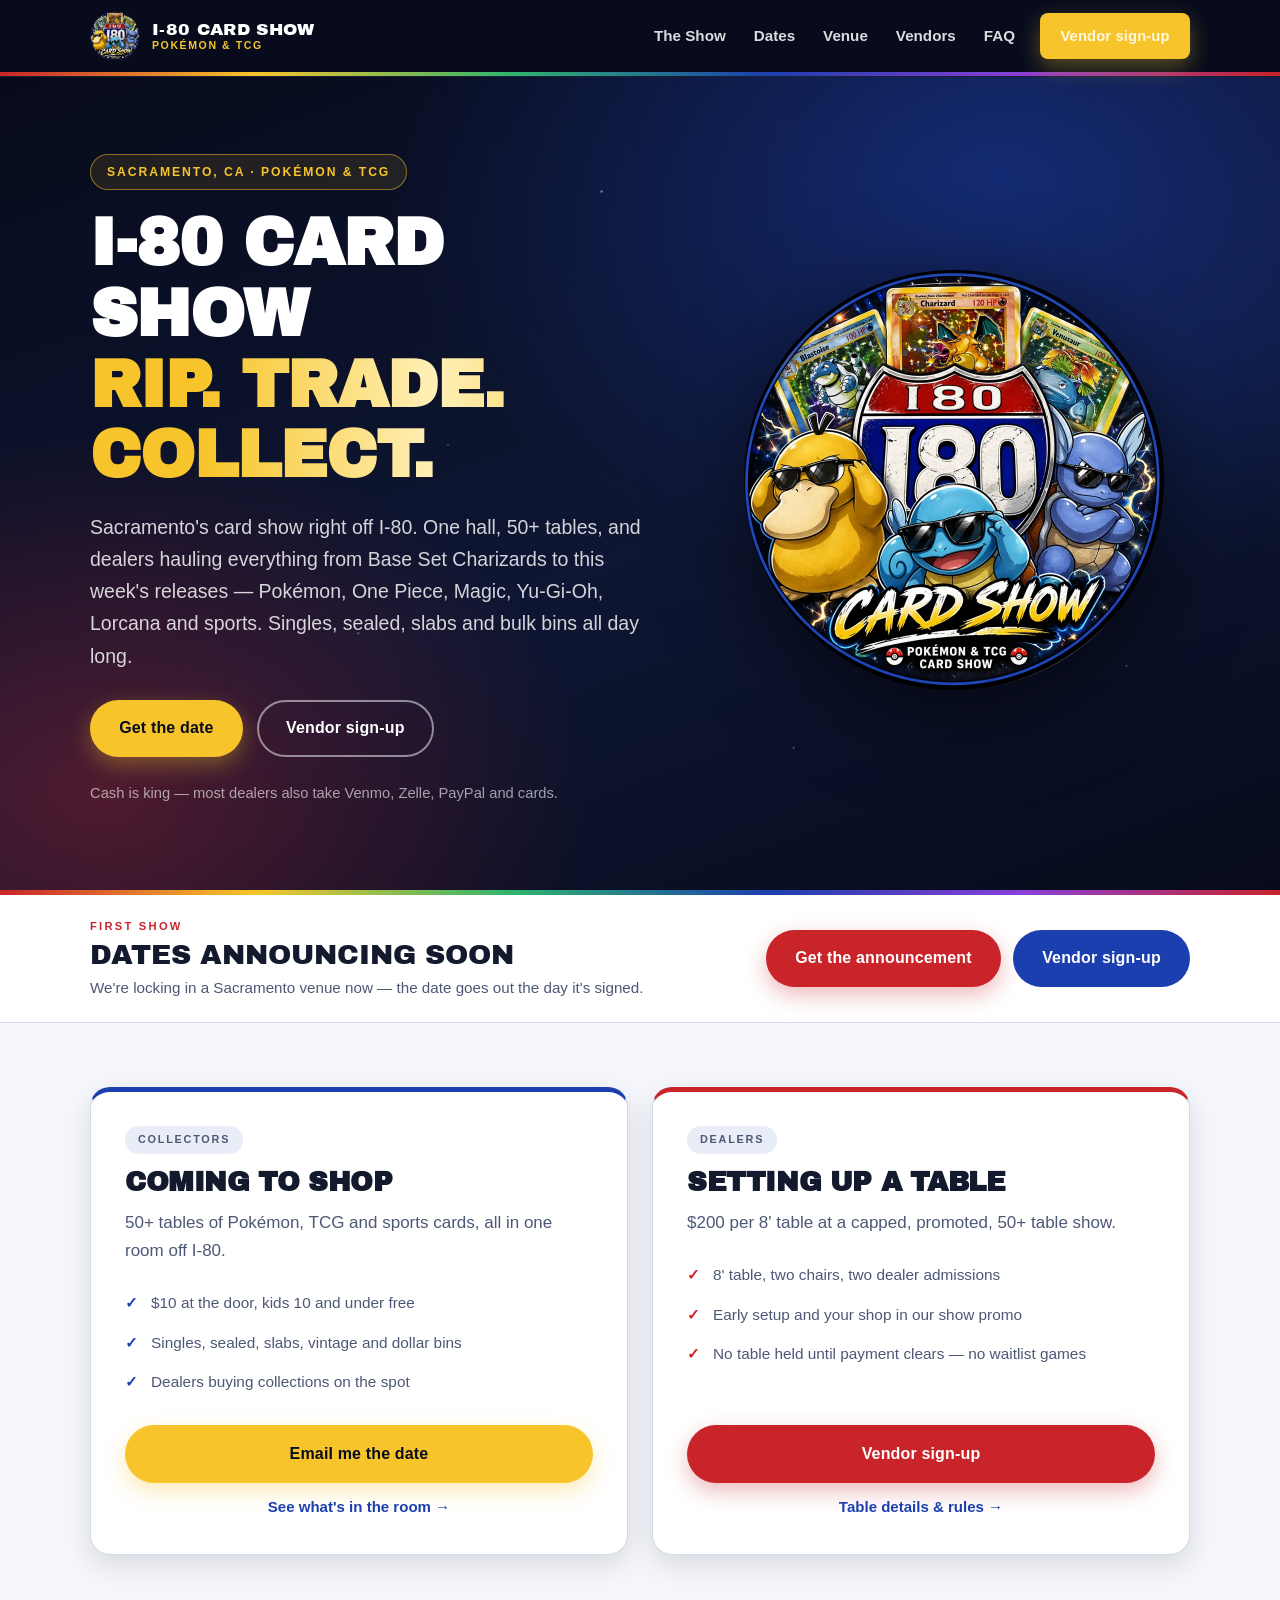
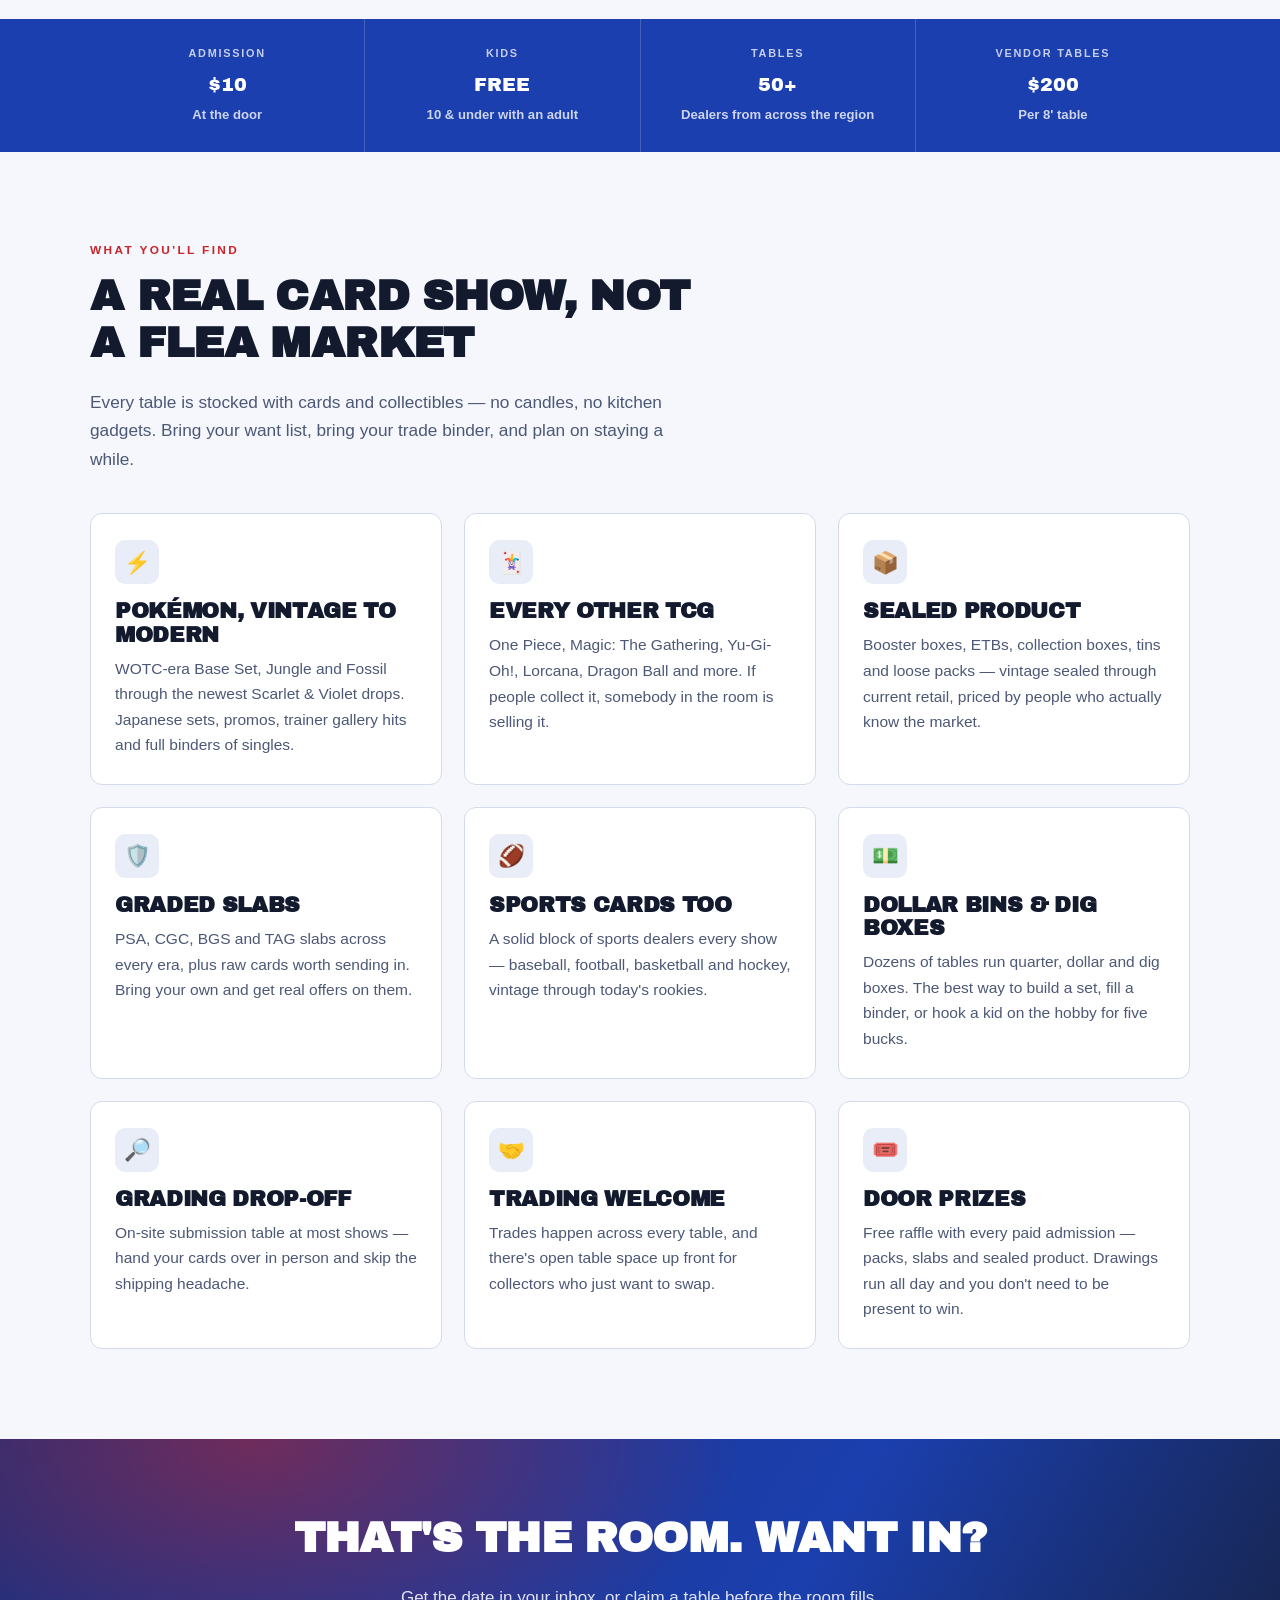
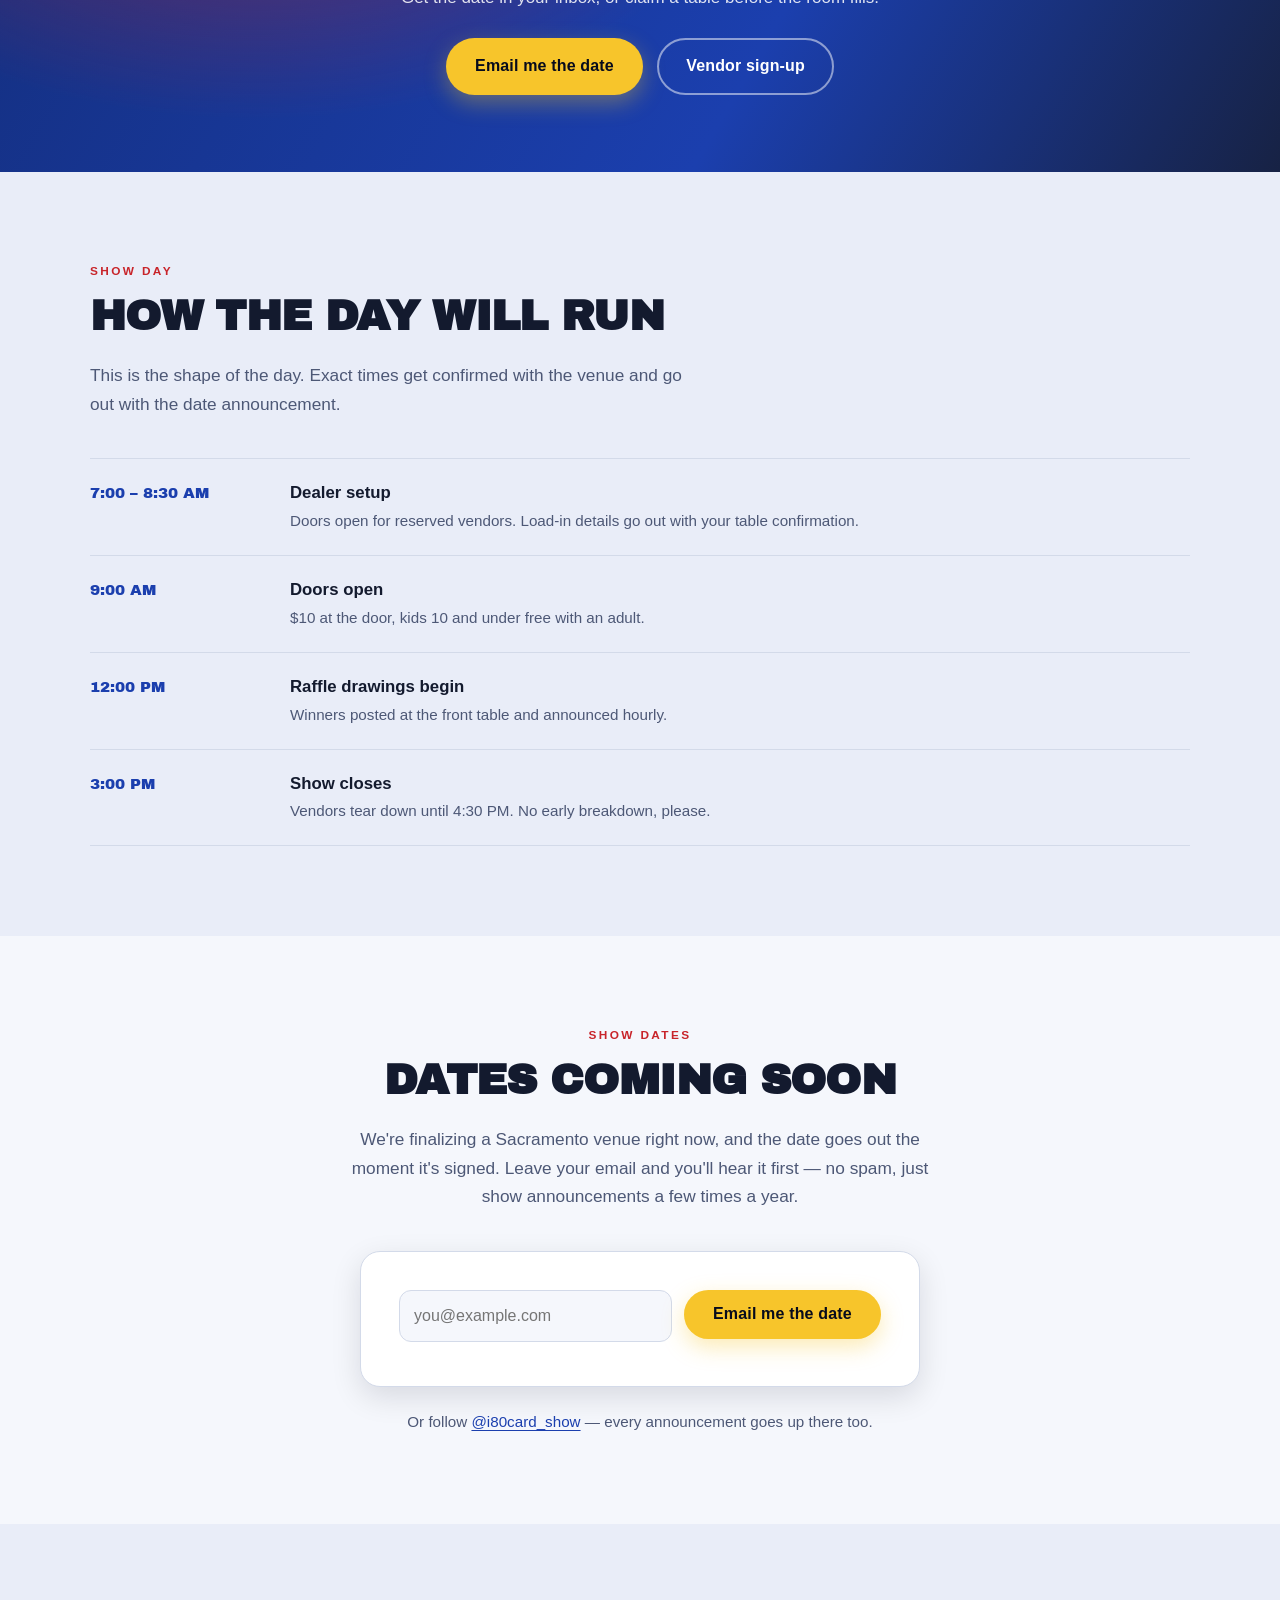
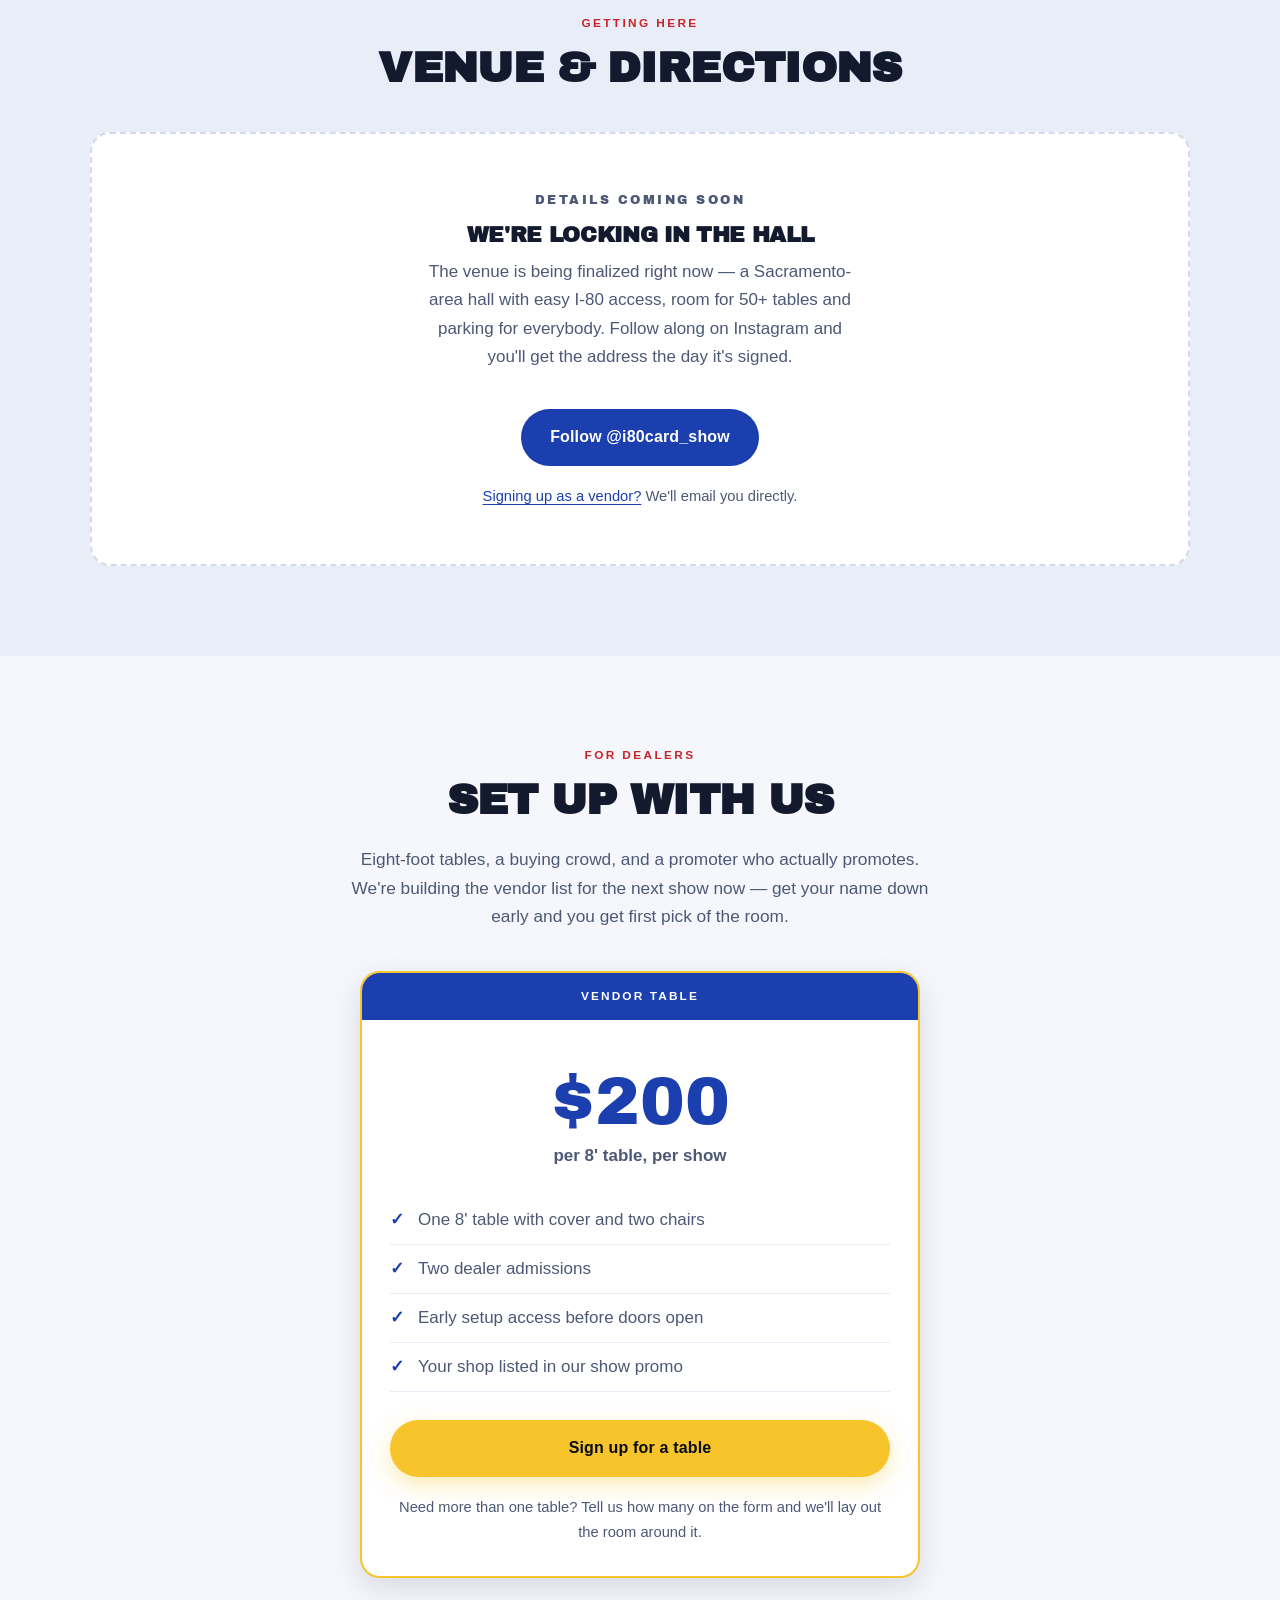
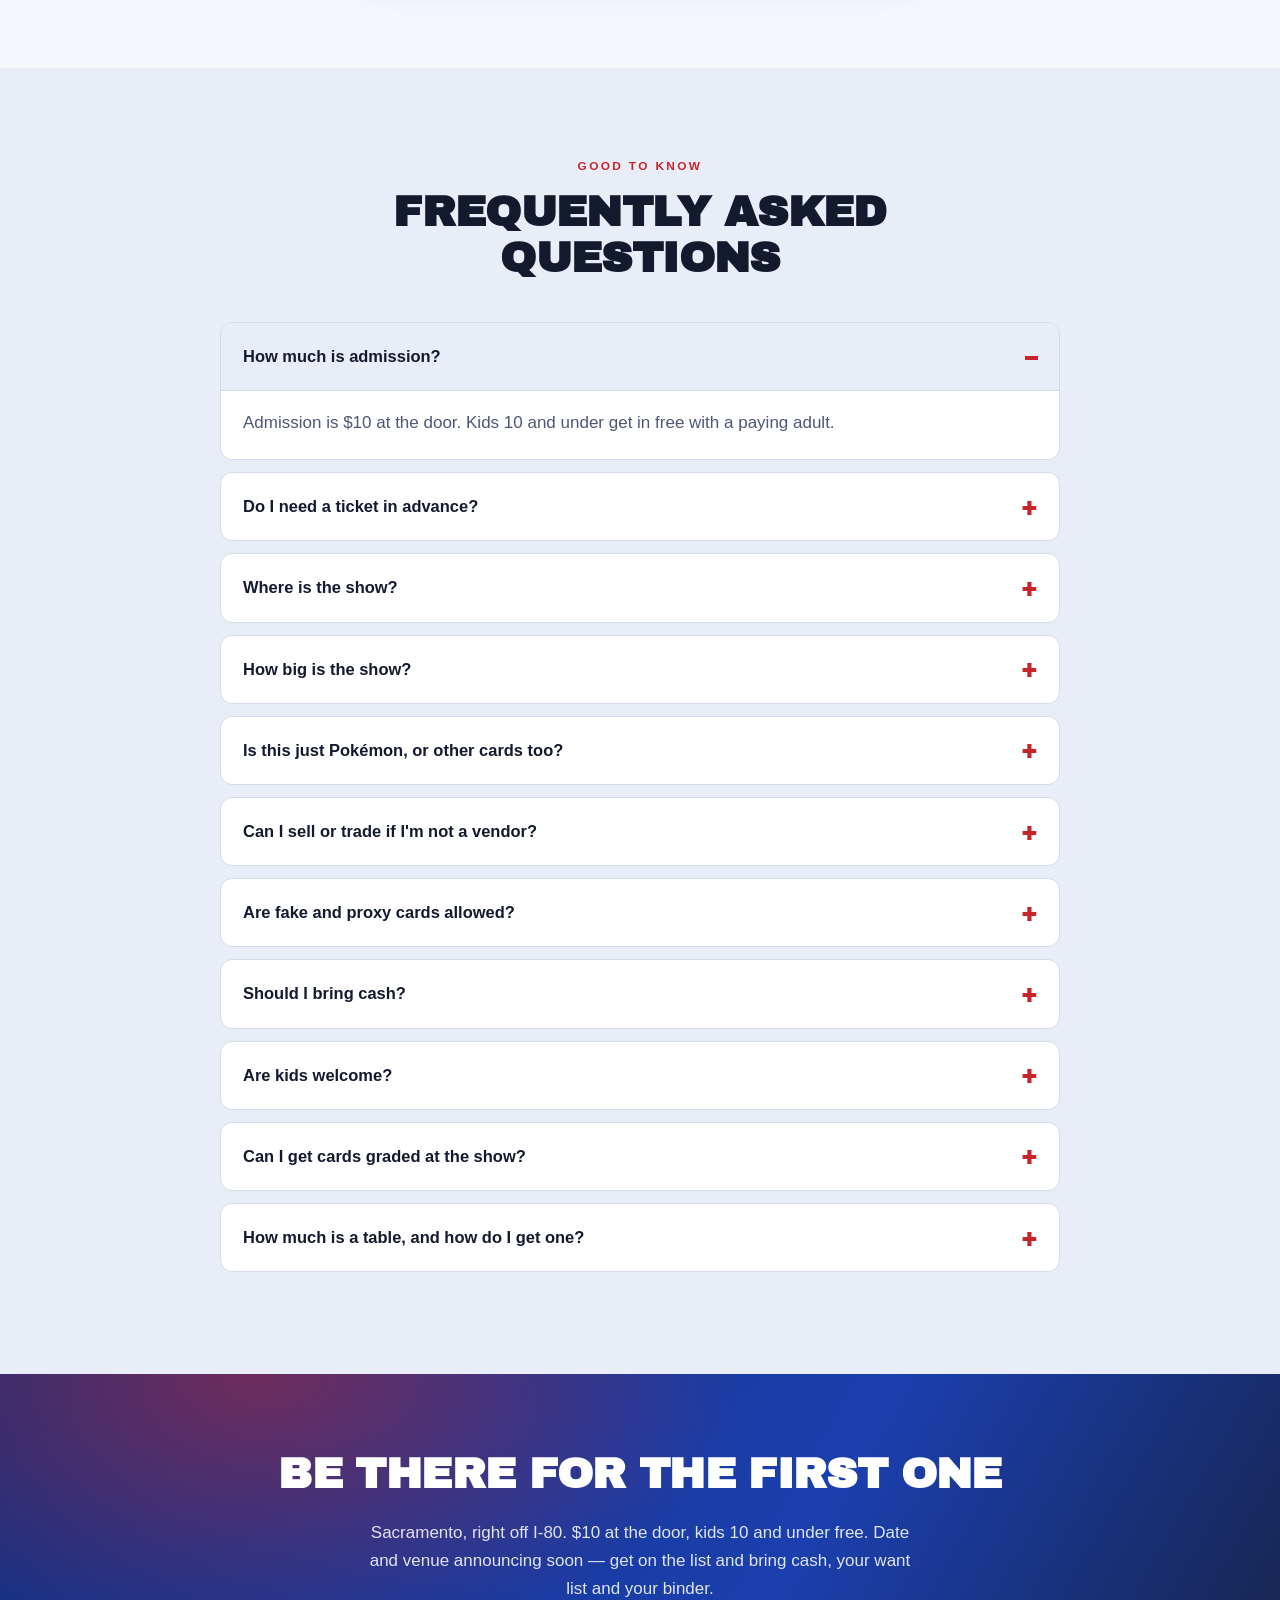
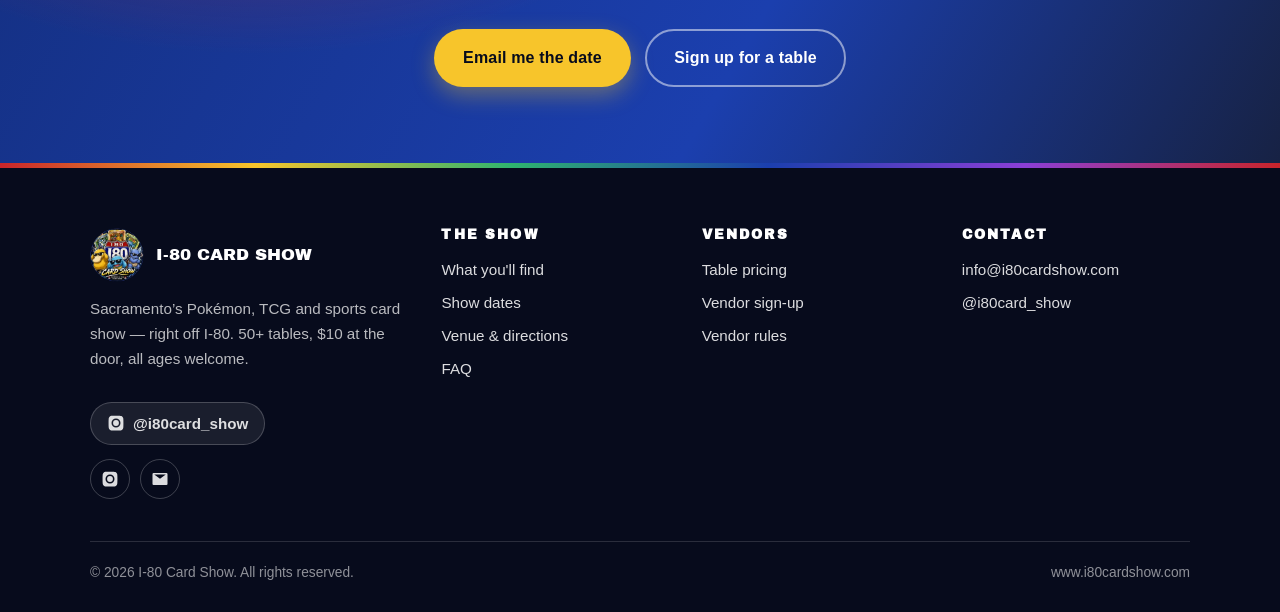
==== index.html @ 3c721140 "Restructure the site as a two-path funnel Every screen now has one obvious next step, and the two au" ====
<!DOCTYPE html>
<html lang="en">
<head>
<meta charset="utf-8">
<meta name="viewport" content="width=device-width, initial-scale=1">
<title>I-80 Card Show | Sacramento Pokémon &amp; TCG Card Show</title>
<meta name="description" content="The I-80 Card Show is a Sacramento-area Pokémon and TCG card show with 50+ tables of singles, sealed product, graded slabs and vintage. $10 admission, kids 10 and under free. Venue and dates announced soon.">
<link rel="canonical" href="https://www.i80cardshow.com/">

<!-- Social sharing -->
<meta property="og:type" content="website">
<meta property="og:site_name" content="I-80 Card Show">
<meta property="og:title" content="I-80 Card Show | Sacramento Pokémon &amp; TCG Card Show">
<meta property="og:description" content="50+ tables of Pokémon, TCG and sports cards in Sacramento, right off I-80. $10 admission, kids 10 and under free. All ages welcome.">
<meta property="og:url" content="https://www.i80cardshow.com/">
<meta property="og:image" content="https://www.i80cardshow.com/assets/img/og-image.jpg">
<meta property="og:image:width" content="1200">
<meta property="og:image:height" content="630">
<meta name="twitter:card" content="summary_large_image">
<meta name="theme-color" content="#070b1c">

<link rel="icon" href="assets/img/favicon-32.png" sizes="32x32">
<link rel="icon" href="assets/img/favicon-512.png" sizes="512x512">
<link rel="apple-touch-icon" href="assets/img/apple-touch-icon.png">

<link rel="preconnect" href="https://fonts.googleapis.com">
<link rel="preconnect" href="https://fonts.gstatic.com" crossorigin>
<link rel="stylesheet" href="https://fonts.googleapis.com/css2?family=Archivo+Black&display=swap">
<link rel="stylesheet" href="assets/css/styles.css">
</head>
<body>
<a class="skip-link" href="#main">Skip to main content</a>

<header class="site-header">
  <div class="wrap site-header__inner">
    <a class="brand" href="/">
      <picture>
        <source srcset="assets/img/logo-small.webp" type="image/webp">
        <img class="brand__mark" src="assets/img/logo-small.png" alt="I-80 Card Show" width="50" height="50">
      </picture>
      <span>
        <span class="brand__name">I-80 Card Show</span>
        <span class="brand__sub">Pokémon &amp; TCG</span>
      </span>
    </a>

    <button class="nav-toggle" type="button" aria-expanded="false" aria-controls="primary-nav">Menu</button>

    <nav class="nav" id="primary-nav" aria-label="Primary">
      <a href="#show">The Show</a>
      <a href="#dates">Dates</a>
      <a href="#venue">Venue</a>
      <a href="vendors.html">Vendors</a>
      <a href="#faq">FAQ</a>
      <a class="btn btn--primary" href="vendors.html#reserve">Vendor sign-up</a>
    </nav>
  </div>
</header>

<main id="main">

  <!-- ====================== HERO ====================== -->
  <section class="hero">
    <div class="wrap hero__inner">
      <div>
        <span class="eyebrow">Sacramento, CA · Pokémon &amp; TCG</span>
        <h1>
          I-80 Card Show
          <span class="hero__line2">Rip. Trade. Collect.</span>
        </h1>
        <p class="hero__lede">
          Sacramento's card show right off I-80. One hall, 50+ tables, and dealers
          hauling everything from Base Set Charizards to this week's releases — Pokémon,
          One Piece, Magic, Yu-Gi-Oh, Lorcana and sports. Singles, sealed, slabs and
          bulk bins all day long.
        </p>
        <div class="hero__actions">
          <a class="btn btn--primary" href="#dates">Get the date</a>
          <a class="btn btn--ghost" href="vendors.html">Vendor sign-up</a>
        </div>
        <p class="hero__note">Cash is king — most dealers also take Venmo, Zelle, PayPal and cards.</p>
      </div>

      <div class="hero__badge">
        <picture>
          <source srcset="assets/img/logo.webp" type="image/webp">
          <img class="hero__logo" src="assets/img/logo.png" alt="I-80 Card Show — Pokémon and TCG card show" width="420" height="420" fetchpriority="high">
        </picture>
      </div>
    </div>
  </section>

  <!-- ====================== ANNOUNCEMENT STRIP ====================== -->
  <!-- TODO(content): when the first date is locked in, swap this back to a live
       countdown. The markup and CSS are in the README under "Adding the dates
       back" — it needs a <time datetime="..."> and the .countdown block. -->
  <section class="showstrip" aria-label="Next show">
    <div class="wrap showstrip__inner">
      <div class="showstrip__when">
        <span class="showstrip__label">First show</span>
        <p class="showstrip__date">Dates announcing soon</p>
        <p class="showstrip__meta">We're locking in a Sacramento venue now — the date goes out the day it's signed.</p>
      </div>

      <div class="showstrip__actions">
        <a class="btn btn--red" href="#dates">Get the announcement</a>
        <a class="btn btn--dark" href="vendors.html">Vendor sign-up</a>
      </div>
    </div>
  </section>

  <!-- ====================== THE FORK ====================== -->
  <!-- Two audiences, two paths. Everything above this point is the pitch;
       everything below is detail for whichever path they picked. -->
  <section class="fork" aria-labelledby="fork-heading">
    <div class="wrap">
      <h2 class="visually-hidden" id="fork-heading">Choose your path</h2>
      <div class="fork__grid">

        <article class="fork__card">
          <span class="fork__tag">Collectors</span>
          <h3>Coming to shop</h3>
          <p>50+ tables of Pokémon, TCG and sports cards, all in one room off I-80.</p>
          <ul class="fork__points">
            <li>$10 at the door, kids 10 and under free</li>
            <li>Singles, sealed, slabs, vintage and dollar bins</li>
            <li>Dealers buying collections on the spot</li>
          </ul>
          <div class="fork__actions">
            <a class="btn btn--primary" href="#dates">Email me the date</a>
            <a class="link-arrow" href="#show">See what's in the room &rarr;</a>
          </div>
        </article>

        <article class="fork__card fork__card--vendor">
          <span class="fork__tag">Dealers</span>
          <h3>Setting up a table</h3>
          <p>$200 per 8' table at a capped, promoted, 50+ table show.</p>
          <ul class="fork__points">
            <li>8' table, two chairs, two dealer admissions</li>
            <li>Early setup and your shop in our show promo</li>
            <li>No table held until payment clears — no waitlist games</li>
          </ul>
          <div class="fork__actions">
            <a class="btn btn--red" href="vendors.html#reserve">Vendor sign-up</a>
            <a class="link-arrow" href="vendors.html">Table details &amp; rules &rarr;</a>
          </div>
        </article>

      </div>
    </div>
  </section>

  <!-- ====================== FACT BAR ====================== -->
  <section class="factbar" aria-label="Show at a glance">
    <div class="wrap">
      <div class="factbar__grid">
        <div class="fact">
          <span class="fact__label">Admission</span>
          <p class="fact__value">$10<small>At the door</small></p>
        </div>
        <div class="fact">
          <span class="fact__label">Kids</span>
          <p class="fact__value">Free<small>10 &amp; under with an adult</small></p>
        </div>
        <div class="fact">
          <span class="fact__label">Tables</span>
          <p class="fact__value">50+<small>Dealers from across the region</small></p>
        </div>
        <div class="fact">
          <span class="fact__label">Vendor tables</span>
          <p class="fact__value">$200<small>Per 8' table</small></p>
        </div>
      </div>
    </div>
  </section>

  <!-- ====================== THE SHOW ====================== -->
  <section class="section" id="show">
    <div class="wrap">
      <div class="section__head">
        <span class="kicker">What you'll find</span>
        <h2>A real card show, not a flea market</h2>
        <p class="section__lede">
          Every table is stocked with cards and collectibles — no candles, no kitchen
          gadgets. Bring your want list, bring your trade binder, and plan on staying a while.
        </p>
      </div>

      <div class="grid grid--3">
        <article class="card">
          <div class="card__icon" aria-hidden="true">⚡</div>
          <h3>Pokémon, vintage to modern</h3>
          <p>WOTC-era Base Set, Jungle and Fossil through the newest Scarlet &amp; Violet drops. Japanese sets, promos, trainer gallery hits and full binders of singles.</p>
        </article>
        <article class="card">
          <div class="card__icon" aria-hidden="true">🃏</div>
          <h3>Every other TCG</h3>
          <p>One Piece, Magic: The Gathering, Yu-Gi-Oh!, Lorcana, Dragon Ball and more. If people collect it, somebody in the room is selling it.</p>
        </article>
        <article class="card">
          <div class="card__icon" aria-hidden="true">📦</div>
          <h3>Sealed product</h3>
          <p>Booster boxes, ETBs, collection boxes, tins and loose packs — vintage sealed through current retail, priced by people who actually know the market.</p>
        </article>
        <article class="card">
          <div class="card__icon" aria-hidden="true">🛡️</div>
          <h3>Graded slabs</h3>
          <p>PSA, CGC, BGS and TAG slabs across every era, plus raw cards worth sending in. Bring your own and get real offers on them.</p>
        </article>
        <article class="card">
          <div class="card__icon" aria-hidden="true">🏈</div>
          <h3>Sports cards too</h3>
          <p>A solid block of sports dealers every show — baseball, football, basketball and hockey, vintage through today's rookies.</p>
        </article>
        <article class="card">
          <div class="card__icon" aria-hidden="true">💵</div>
          <h3>Dollar bins &amp; dig boxes</h3>
          <p>Dozens of tables run quarter, dollar and dig boxes. The best way to build a set, fill a binder, or hook a kid on the hobby for five bucks.</p>
        </article>
        <article class="card">
          <div class="card__icon" aria-hidden="true">🔎</div>
          <h3>Grading drop-off</h3>
          <p>On-site submission table at most shows — hand your cards over in person and skip the shipping headache.</p>
        </article>
        <article class="card">
          <div class="card__icon" aria-hidden="true">🤝</div>
          <h3>Trading welcome</h3>
          <p>Trades happen across every table, and there's open table space up front for collectors who just want to swap.</p>
        </article>
        <article class="card">
          <div class="card__icon" aria-hidden="true">🎟️</div>
          <h3>Door prizes</h3>
          <p>Free raffle with every paid admission — packs, slabs and sealed product. Drawings run all day and you don't need to be present to win.</p>
        </article>
      </div>
    </div>
  </section>

  <!-- Mid-page catch: they've read the pitch, give them the step. -->
  <section class="cta-band">
    <div class="wrap">
      <h2>That's the room. Want in?</h2>
      <p>Get the date in your inbox, or claim a table before the room fills.</p>
      <div class="cta-band__actions">
        <a class="btn btn--primary" href="#dates">Email me the date</a>
        <a class="btn btn--ghost" href="vendors.html#reserve">Vendor sign-up</a>
      </div>
    </div>
  </section>

  <!-- ====================== SHOW DAY SCHEDULE ====================== -->
  <section class="section section--tint">
    <div class="wrap">
      <div class="section__head">
        <span class="kicker">Show day</span>
        <h2>How the day will run</h2>
        <p class="section__lede">
          This is the shape of the day. Exact times get confirmed with the venue and go out
          with the date announcement.
        </p>
      </div>

      <ol class="schedule">
        <li>
          <div class="schedule__time">7:00 – 8:30 AM</div>
          <div class="schedule__what"><strong>Dealer setup</strong><span>Doors open for reserved vendors. Load-in details go out with your table confirmation.</span></div>
        </li>
        <li>
          <div class="schedule__time">9:00 AM</div>
          <div class="schedule__what"><strong>Doors open</strong><span>$10 at the door, kids 10 and under free with an adult.</span></div>
        </li>
        <li>
          <div class="schedule__time">12:00 PM</div>
          <div class="schedule__what"><strong>Raffle drawings begin</strong><span>Winners posted at the front table and announced hourly.</span></div>
        </li>
        <li>
          <div class="schedule__time">3:00 PM</div>
          <div class="schedule__what"><strong>Show closes</strong><span>Vendors tear down until 4:30 PM. No early breakdown, please.</span></div>
        </li>
      </ol>
    </div>
  </section>

  <!-- ====================== DATES ====================== -->
  <section class="section" id="dates">
    <div class="wrap">
      <div class="section__head section__head--center">
        <span class="kicker">Show dates</span>
        <h2>Dates coming soon</h2>
        <p class="section__lede">
          We're finalizing a Sacramento venue right now, and the date goes out the moment
          it's signed. Leave your email and you'll hear it first — no spam, just show
          announcements a few times a year.
        </p>
      </div>

      <!-- ==================================================================
           TODO(setup): create a second free form at formspree.io for these
           announcement sign-ups and paste its endpoint into the action below.
           Until then the form tells visitors to email or follow instead.
           ================================================================== -->
      <form class="form form--inline"
            id="notify-form"
            method="POST"
            action=""
            data-validate
            data-fallback="Email sign-ups aren&#8217;t switched on yet &#8212; email info@i80cardshow.com or follow @i80card_show and you&#8217;ll get the date either way."
            data-success="You&#8217;re on the list. We&#8217;ll email you the date as soon as the venue is signed."
            novalidate>

        <input type="hidden" name="_subject" value="New I-80 Card Show date-announcement sign-up">
        <!-- Tells you which part of the funnel the sign-up came from. -->
        <input type="hidden" name="source" value="homepage-dates">
        <div class="hp" aria-hidden="true">
          <label for="notify-gotcha">Do not fill this in</label>
          <input type="text" id="notify-gotcha" name="_gotcha" tabindex="-1" autocomplete="off">
        </div>

        <div class="notify">
          <div class="field">
            <label class="visually-hidden" for="notify-email">Your email address</label>
            <input type="email" id="notify-email" name="email" placeholder="you@example.com" autocomplete="email" required>
            <p class="field__error" data-error-for="email"></p>
          </div>
          <button class="btn btn--primary" type="submit">Email me the date</button>
        </div>

        <p class="form-status" role="status" aria-live="polite"></p>
      </form>

      <p class="dates__alt">
        Or follow <a href="https://www.instagram.com/i80card_show/" target="_blank" rel="noopener">@i80card_show</a> —
        every announcement goes up there too.
      </p>
    </div>
  </section>

  <!-- ====================== VENUE ====================== -->
  <section class="section section--tint" id="venue">
    <div class="wrap">
      <div class="section__head section__head--center">
        <span class="kicker">Getting here</span>
        <h2>Venue &amp; directions</h2>
      </div>

      <!-- TODO(content): once the venue is booked, replace this panel with the
           name, street address, a Google Maps embed and parking details. -->
      <div class="soon">
        <p class="soon__mark">Details coming soon</p>
        <h3>We're locking in the hall</h3>
        <p>
          The venue is being finalized right now — a Sacramento-area hall with easy
          I-80 access, room for 50+ tables and parking for everybody. Follow along on
          Instagram and you'll get the address the day it's signed.
        </p>
        <a class="btn btn--dark" href="https://www.instagram.com/i80card_show/" target="_blank" rel="noopener">Follow @i80card_show</a>
        <p class="rate__note"><a href="vendors.html">Signing up as a vendor?</a> We'll email you directly.</p>
      </div>
    </div>
  </section>

  <!-- ====================== VENDORS TEASER ====================== -->
  <section class="section" id="vendors">
    <div class="wrap">
      <div class="section__head section__head--center">
        <span class="kicker">For dealers</span>
        <h2>Set up with us</h2>
        <p class="section__lede">
          Eight-foot tables, a buying crowd, and a promoter who actually promotes.
          We're building the vendor list for the next show now — get your name down early
          and you get first pick of the room.
        </p>
      </div>

      <!-- TODO(content): update the table rate and what's included to match your show. -->
      <div class="rate">
        <p class="rate__top">Vendor table</p>
        <div class="rate__body">
          <p class="rate__amount">$200</p>
          <p class="rate__per">per 8' table, per show</p>
          <ul class="rate__features">
            <li>One 8' table with cover and two chairs</li>
            <li>Two dealer admissions</li>
            <li>Early setup access before doors open</li>
            <li>Your shop listed in our show promo</li>
          </ul>
          <a class="btn btn--primary btn--wide" href="vendors.html#reserve">Sign up for a table</a>
          <p class="rate__note">Need more than one table? Tell us how many on the form and we'll lay out the room around it.</p>
        </div>
      </div>
    </div>
  </section>

  <!-- ====================== FAQ ====================== -->
  <section class="section section--tint" id="faq">
    <div class="wrap">
      <div class="section__head section__head--center">
        <span class="kicker">Good to know</span>
        <h2>Frequently asked questions</h2>
      </div>

      <div class="faq">
        <details open>
          <summary>How much is admission?</summary>
          <div class="faq__answer">Admission is $10 at the door. Kids 10 and under get in free with a paying adult.</div>
        </details>
        <details>
          <summary>Do I need a ticket in advance?</summary>
          <div class="faq__answer">No. Admission is cash or card at the door — there's no advance ticket to buy and no line to worry about.</div>
        </details>
        <details>
          <summary>Where is the show?</summary>
          <div class="faq__answer">The show is in the Sacramento area, right off I-80. The exact hall is being finalized now. We'll post the address here and on <a href="https://www.instagram.com/i80card_show/" target="_blank" rel="noopener">@i80card_show</a> as soon as it's locked in, and everyone on the vendor list gets an email the same day.</div>
        </details>
        <details>
          <summary>How big is the show?</summary>
          <div class="faq__answer">50+ tables of dealers. Big enough that you'll find what you're hunting, small enough that you can actually work the whole room in an afternoon.</div>
        </details>
        <details>
          <summary>Is this just Pokémon, or other cards too?</summary>
          <div class="faq__answer">Pokémon is the biggest section of the room, but you'll also find One Piece, Magic, Yu-Gi-Oh!, Lorcana and a block of sports card dealers. Vendors tell us what they sell when they sign up, and we spread the room out so it's easy to shop.</div>
        </details>
        <details>
          <summary>Can I sell or trade if I'm not a vendor?</summary>
          <div class="faq__answer">Absolutely. Plenty of dealers buy collections on site, and trading across the table is half the fun. If you want to sell in volume, though, grab a table — it usually pays for itself.</div>
        </details>
        <details>
          <summary>Are fake and proxy cards allowed?</summary>
          <div class="faq__answer">No. Counterfeit, proxy and altered cards are not allowed at any table, period. If you're ever unsure about something you bought at the show, bring it to the front table and we'll help you sort it out.</div>
        </details>
        <details>
          <summary>Should I bring cash?</summary>
          <div class="faq__answer">Bring cash — it moves fastest and gets you the best price. Most dealers also take Venmo, Zelle, PayPal or cards.</div>
        </details>
        <details>
          <summary>Are kids welcome?</summary>
          <div class="faq__answer">Very. Kids 10 and under get in free, plenty of tables run dollar bins, and several dealers hand out free cards to young collectors.</div>
        </details>
        <details>
          <summary>Can I get cards graded at the show?</summary>
          <div class="faq__answer">Most shows have an on-site grading submission table. We announce which grading company is attending on our social pages before each show.</div>
        </details>
        <details>
          <summary>How much is a table, and how do I get one?</summary>
          <div class="faq__answer">Tables are $200 each. Fill out the <a href="vendors.html#reserve">vendor sign-up form</a> and we'll confirm your spot and send payment details within two business days. Tables are not held until payment is received.</div>
        </details>
      </div>
    </div>
  </section>

  <!-- ====================== CTA ====================== -->
  <section class="cta-band">
    <div class="wrap">
      <h2>Be there for the first one</h2>
      <p>Sacramento, right off I-80. $10 at the door, kids 10 and under free. Date and venue announcing soon — get on the list and bring cash, your want list and your binder.</p>
      <div class="cta-band__actions">
        <a class="btn btn--primary" href="#dates">Email me the date</a>
        <a class="btn btn--ghost" href="vendors.html#reserve">Sign up for a table</a>
      </div>
    </div>
  </section>

</main>

<footer class="site-footer" id="contact">
  <div class="wrap">
    <div class="footer__grid">
      <div>
        <span class="footer__brand">
          <picture>
            <source srcset="assets/img/logo-small.webp" type="image/webp">
            <img src="assets/img/logo-small.png" alt="" width="54" height="54" loading="lazy">
          </picture>
          <span>I-80 Card Show</span>
        </span>
        <p>Sacramento’s Pokémon, TCG and sports card show — right off I-80. 50+ tables, $10 at the door, all ages welcome.</p>
        <a class="handle" href="https://www.instagram.com/i80card_show/" target="_blank" rel="noopener"><svg viewBox="0 0 24 24" aria-hidden="true"><path d="M12 2.2c3.2 0 3.6 0 4.9.1 1.2.1 1.8.3 2.2.4.6.2 1 .5 1.4.9.4.4.7.8.9 1.4.2.4.4 1 .4 2.2.1 1.3.1 1.7.1 4.9s0 3.6-.1 4.9c0 1.2-.2 1.8-.4 2.2-.2.6-.5 1-.9 1.4-.4.4-.8.7-1.4.9-.4.2-1 .4-2.2.4-1.3.1-1.7.1-4.9.1s-3.6 0-4.9-.1c-1.2 0-1.8-.2-2.2-.4-.6-.2-1-.5-1.4-.9-.4-.4-.7-.8-.9-1.4-.2-.4-.4-1-.4-2.2-.1-1.3-.1-1.7-.1-4.9s0-3.6.1-4.9c0-1.2.2-1.8.4-2.2.2-.6.5-1 .9-1.4.4-.4.8-.7 1.4-.9.4-.2 1-.4 2.2-.4 1.3-.1 1.7-.1 4.9-.1Zm0 3.8a6 6 0 1 0 0 12 6 6 0 0 0 0-12Zm0 9.9a3.9 3.9 0 1 1 0-7.8 3.9 3.9 0 0 1 0 7.8Zm7.6-10.1a1.4 1.4 0 1 1-2.8 0 1.4 1.4 0 0 1 2.8 0Z"/></svg>@i80card_show</a>
        <div class="social">
          <a href="https://www.instagram.com/i80card_show/" target="_blank" rel="noopener" aria-label="I-80 Card Show on Instagram, @i80card_show">
            <svg viewBox="0 0 24 24" aria-hidden="true"><path d="M12 2.2c3.2 0 3.6 0 4.9.1 1.2.1 1.8.3 2.2.4.6.2 1 .5 1.4.9.4.4.7.8.9 1.4.2.4.4 1 .4 2.2.1 1.3.1 1.7.1 4.9s0 3.6-.1 4.9c0 1.2-.2 1.8-.4 2.2-.2.6-.5 1-.9 1.4-.4.4-.8.7-1.4.9-.4.2-1 .4-2.2.4-1.3.1-1.7.1-4.9.1s-3.6 0-4.9-.1c-1.2 0-1.8-.2-2.2-.4-.6-.2-1-.5-1.4-.9-.4-.4-.7-.8-.9-1.4-.2-.4-.4-1-.4-2.2-.1-1.3-.1-1.7-.1-4.9s0-3.6.1-4.9c0-1.2.2-1.8.4-2.2.2-.6.5-1 .9-1.4.4-.4.8-.7 1.4-.9.4-.2 1-.4 2.2-.4 1.3-.1 1.7-.1 4.9-.1Zm0 3.8a6 6 0 1 0 0 12 6 6 0 0 0 0-12Zm0 9.9a3.9 3.9 0 1 1 0-7.8 3.9 3.9 0 0 1 0 7.8Zm7.6-10.1a1.4 1.4 0 1 1-2.8 0 1.4 1.4 0 0 1 2.8 0Z"/></svg>
          </a>
          <a href="mailto:info@i80cardshow.com" aria-label="Email the I-80 Card Show">
            <svg viewBox="0 0 24 24" aria-hidden="true"><path d="M2 5.5A1.5 1.5 0 0 1 3.5 4h17A1.5 1.5 0 0 1 22 5.5v13a1.5 1.5 0 0 1-1.5 1.5h-17A1.5 1.5 0 0 1 2 18.5v-13Zm2.3.5 7.7 5.8L19.7 6H4.3Z"/></svg>
          </a>
        </div>
      </div>

      <div>
        <h3>The Show</h3>
        <ul class="footer__links">
          <li><a href="#show">What you'll find</a></li>
          <li><a href="#dates">Show dates</a></li>
          <li><a href="#venue">Venue &amp; directions</a></li>
          <li><a href="#faq">FAQ</a></li>
        </ul>
      </div>

      <div>
        <h3>Vendors</h3>
        <ul class="footer__links">
          <li><a href="vendors.html">Table pricing</a></li>
          <li><a href="vendors.html#reserve">Vendor sign-up</a></li>
          <li><a href="vendors.html#rules">Vendor rules</a></li>
        </ul>
      </div>

      <div>
        <h3>Contact</h3>
        <ul class="footer__links">
          <li><a href="mailto:info@i80cardshow.com">info@i80cardshow.com</a></li>
          <li><a href="https://www.instagram.com/i80card_show/" target="_blank" rel="noopener">@i80card_show</a></li>
        </ul>
      </div>
    </div>

    <div class="footer__bottom">
      <span>&copy; <span id="year">2026</span> I-80 Card Show. All rights reserved.</span>
      <span>www.i80cardshow.com</span>
    </div>
  </div>
</footer>

<!-- Sticky on phones only: the next step is always one tap away. -->
<div class="cta-bar">
  <a class="btn btn--primary" href="#dates">Get the date</a>
  <a class="btn btn--red" href="vendors.html#reserve">Get a table</a>
</div>

<script src="assets/js/main.js" defer></script>

<!-- Structured data. While dates are TBD this describes the organization, not an
     event — publishing an Event with a placeholder date can put a wrong date in
     Google's results.

     TODO(content): once the first date and venue are locked in, add an Event block
     alongside this one. There's a ready-to-paste template in the README under
     "Adding the dates back". -->
<script type="application/ld+json">
{
  "@context": "https://schema.org",
  "@type": "Organization",
  "name": "I-80 Card Show",
  "description": "Sacramento-area Pokémon and TCG card show with 50+ dealer tables — singles, sealed product, graded slabs, vintage and sports cards — right off Interstate 80.",
  "url": "https://www.i80cardshow.com/",
  "logo": "https://www.i80cardshow.com/assets/img/logo.png",
  "image": "https://www.i80cardshow.com/assets/img/og-image.jpg",
  "email": "info@i80cardshow.com",
  "areaServed": {
    "@type": "City",
    "name": "Sacramento",
    "containedInPlace": { "@type": "State", "name": "California" }
  },
  "sameAs": ["https://www.instagram.com/i80card_show/"]
}
</script>
</body>
</html>
---- assets/css/styles.css ----
/* ==========================================================================
   I-80 Card Show — stylesheet
   Colors are pulled from the show logo: interstate-shield red and blue, gold
   lettering, deep space background. Change a value in :root and it updates
   everywhere on the site.
   ========================================================================== */

:root {
  /* Brand */
  --space:       #070b1c;
  --space-2:     #0e1633;
  --space-3:     #172244;
  --blue:        #1b3fae;
  --blue-dark:   #142f80;
  --blue-light:  #3f68e0;
  --red:         #c8242a;
  --red-dark:    #9e1a20;
  --gold:        #f7c52b;
  --gold-dark:   #d9a509;

  /* Neutrals */
  --paper:       #f5f7fc;
  --paper-dim:   #e9edf8;
  --line:        #d3dae9;
  --ink:         #131a2e;
  --ink-soft:    #4d5876;
  --white:       #ffffff;

  /* Type */
  --font-display: "Archivo Black", "Helvetica Neue", Impact, sans-serif;
  --font-body: -apple-system, BlinkMacSystemFont, "Segoe UI", Roboto, "Helvetica Neue", Arial, sans-serif;

  /* Metrics */
  --wrap: 1140px;
  --radius: 12px;
  --radius-lg: 20px;
  --shadow: 0 10px 30px rgba(7, 11, 28, 0.12);
  --shadow-lg: 0 24px 60px rgba(7, 11, 28, 0.35);
  --header-h: 72px;

  /* The holo sheen that runs under section headings and along dividers */
  --holo: linear-gradient(90deg, #c8242a, #f7c52b, #2fb46e, #1b3fae, #8b3fd6, #c8242a);
}

/* --------------------------------------------------------------------------
   Base
   -------------------------------------------------------------------------- */

*, *::before, *::after { box-sizing: border-box; }

html {
  scroll-behavior: smooth;
  scroll-padding-top: calc(var(--header-h) + 12px);
  -webkit-text-size-adjust: 100%;
}

body {
  margin: 0;
  background: var(--paper);
  color: var(--ink);
  font-family: var(--font-body);
  font-size: 17px;
  line-height: 1.65;
  -webkit-font-smoothing: antialiased;
}

img, svg { max-width: 100%; height: auto; display: block; }

a { color: var(--blue); text-underline-offset: 3px; }
a:hover { color: var(--blue-dark); }

h1, h2, h3, h4 {
  font-family: var(--font-display);
  font-weight: 900;
  line-height: 1.08;
  letter-spacing: -0.015em;
  margin: 0 0 0.5em;
  text-transform: uppercase;
}

h1 { font-size: clamp(2.3rem, 6vw, 4.1rem); }
h2 { font-size: clamp(1.8rem, 3.6vw, 2.7rem); }
h3 { font-size: clamp(1.1rem, 2vw, 1.35rem); }

p { margin: 0 0 1rem; }
p:last-child { margin-bottom: 0; }

:focus-visible {
  outline: 3px solid var(--gold);
  outline-offset: 3px;
  border-radius: 4px;
}

.wrap {
  width: 100%;
  max-width: var(--wrap);
  margin-inline: auto;
  padding-inline: 20px;
}

.skip-link {
  position: absolute;
  left: -9999px; top: 0;
  background: var(--gold);
  color: var(--space);
  padding: 12px 18px;
  font-weight: 700;
  z-index: 200;
}
.skip-link:focus { left: 8px; top: 8px; }

.visually-hidden {
  position: absolute !important;
  width: 1px; height: 1px;
  margin: -1px; padding: 0; border: 0;
  clip: rect(0 0 0 0); clip-path: inset(50%);
  overflow: hidden; white-space: nowrap;
}

/* Rainbow rule — echoes the holo cards, used as a section divider. */
.holo-rule {
  height: 5px;
  background: var(--holo);
  background-size: 200% 100%;
}

/* --------------------------------------------------------------------------
   Buttons
   -------------------------------------------------------------------------- */

.btn {
  display: inline-flex;
  align-items: center;
  justify-content: center;
  gap: 0.5em;
  padding: 0.85em 1.7em;
  border: 2px solid transparent;
  border-radius: 999px;
  font-family: var(--font-body);
  font-size: 1rem;
  font-weight: 800;
  letter-spacing: 0.01em;
  text-decoration: none;
  cursor: pointer;
  transition: transform 0.15s ease, background-color 0.15s ease, color 0.15s ease, box-shadow 0.15s ease;
}
.btn:hover { transform: translateY(-2px); }
.btn:active { transform: translateY(0); }

.btn--primary {
  background: var(--gold);
  color: var(--space);
  box-shadow: 0 8px 22px rgba(247, 197, 43, 0.35);
}
.btn--primary:hover { background: var(--gold-dark); color: var(--space); }

.btn--red {
  background: var(--red);
  color: var(--white);
  box-shadow: 0 8px 22px rgba(200, 36, 42, 0.32);
}
.btn--red:hover { background: var(--red-dark); color: var(--white); }

.btn--ghost {
  background: transparent;
  color: var(--white);
  border-color: rgba(255, 255, 255, 0.5);
}
.btn--ghost:hover { background: rgba(255, 255, 255, 0.14); color: var(--white); }

.btn--dark {
  background: var(--blue);
  color: var(--white);
}
.btn--dark:hover { background: var(--blue-dark); color: var(--white); }

.btn--wide { width: 100%; }

/* --------------------------------------------------------------------------
   Header / navigation
   -------------------------------------------------------------------------- */

.site-header {
  position: sticky;
  top: 0;
  z-index: 100;
  background: var(--space);
  color: var(--white);
  border-bottom: 1px solid rgba(255, 255, 255, 0.08);
}
.site-header::after {
  content: "";
  display: block;
  height: 4px;
  background: var(--holo);
}

.site-header__inner {
  min-height: var(--header-h);
  display: flex;
  align-items: center;
  justify-content: space-between;
  gap: 16px;
}

.brand {
  display: inline-flex;
  align-items: center;
  gap: 12px;
  color: var(--white);
  text-decoration: none;
  font-family: var(--font-display);
  text-transform: uppercase;
  letter-spacing: 0.02em;
  line-height: 1.05;
}
.brand:hover { color: var(--white); }
.brand picture, .footer__brand picture, .centered-note picture { display: block; flex: none; }
.brand__mark {
  width: 50px; height: 50px;
  flex: none;
  border-radius: 50%;
}
.brand__name { font-size: 1.08rem; }
.brand__sub {
  display: block;
  font-family: var(--font-body);
  font-size: 0.66rem;
  font-weight: 700;
  letter-spacing: 0.15em;
  color: var(--gold);
}

.nav-toggle {
  display: none;
  background: transparent;
  border: 2px solid rgba(255, 255, 255, 0.35);
  border-radius: 8px;
  color: var(--white);
  padding: 8px 12px;
  font-weight: 700;
  cursor: pointer;
}

.nav { display: flex; align-items: center; gap: 2px; }

.nav a {
  display: inline-block;
  padding: 10px 13px;
  color: rgba(255, 255, 255, 0.86);
  text-decoration: none;
  font-weight: 600;
  font-size: 0.95rem;
  border-radius: 8px;
}
.nav a:hover { color: var(--white); background: rgba(255, 255, 255, 0.09); }
.nav a[aria-current="page"] { color: var(--gold); }
.nav .btn { margin-left: 10px; padding: 0.6em 1.25em; font-size: 0.92rem; }

@media (max-width: 900px) {
  .nav-toggle { display: inline-block; }
  .nav {
    display: none;
    position: absolute;
    left: 0; right: 0; top: 100%;
    flex-direction: column;
    align-items: stretch;
    gap: 2px;
    padding: 12px 20px 20px;
    background: var(--space);
    border-bottom: 4px solid var(--gold);
  }
  .nav.is-open { display: flex; }
  .nav a { padding: 12px 10px; font-size: 1.05rem; }
  .nav .btn { margin: 10px 0 0; padding: 0.85em 1.2em; }
}

/* --------------------------------------------------------------------------
   Hero
   -------------------------------------------------------------------------- */

.hero {
  position: relative;
  background:
    radial-gradient(900px 620px at 78% 12%, rgba(27, 63, 174, 0.55), transparent 68%),
    radial-gradient(700px 520px at 8% 88%, rgba(200, 36, 42, 0.35), transparent 70%),
    linear-gradient(160deg, var(--space) 0%, var(--space-2) 55%, var(--space) 100%);
  color: var(--white);
  overflow: hidden;
}

/* Star field — pure CSS, no image request. */
.hero::before {
  content: "";
  position: absolute;
  inset: 0;
  background-image:
    radial-gradient(2px 2px at 12% 22%, rgba(255,255,255,.65), transparent),
    radial-gradient(1.5px 1.5px at 28% 68%, rgba(255,255,255,.45), transparent),
    radial-gradient(2px 2px at 47% 14%, rgba(255,255,255,.5), transparent),
    radial-gradient(1.5px 1.5px at 62% 82%, rgba(255,255,255,.4), transparent),
    radial-gradient(2px 2px at 78% 38%, rgba(255,255,255,.55), transparent),
    radial-gradient(1.5px 1.5px at 88% 72%, rgba(255,255,255,.4), transparent),
    radial-gradient(1.5px 1.5px at 35% 45%, rgba(255,255,255,.3), transparent);
  pointer-events: none;
}

.hero::after {
  content: "";
  position: absolute;
  left: 0; right: 0; bottom: 0;
  height: 5px;
  background: var(--holo);
}

.hero__inner {
  position: relative;
  display: grid;
  grid-template-columns: 1.1fr 0.9fr;
  gap: 52px;
  align-items: center;
  padding: clamp(44px, 6vw, 84px) 20px clamp(56px, 7vw, 96px);
}

.eyebrow {
  display: inline-flex;
  align-items: center;
  gap: 10px;
  margin-bottom: 18px;
  padding: 7px 16px;
  border: 1px solid rgba(247, 197, 43, 0.5);
  border-radius: 999px;
  background: rgba(247, 197, 43, 0.1);
  color: var(--gold);
  font-size: 0.76rem;
  font-weight: 800;
  letter-spacing: 0.16em;
  text-transform: uppercase;
}

.hero h1 { margin-bottom: 0.3em; }
.hero h1 .hero__line2 {
  display: block;
  background: linear-gradient(90deg, var(--gold) 20%, #fff0b8 60%, var(--gold) 100%);
  -webkit-background-clip: text;
  background-clip: text;
  color: transparent;
}

.hero__lede {
  font-size: clamp(1.05rem, 1.55vw, 1.22rem);
  color: rgba(255, 255, 255, 0.82);
  max-width: 54ch;
  margin-bottom: 28px;
}

.hero__actions { display: flex; flex-wrap: wrap; gap: 14px; margin-bottom: 24px; }
.hero__note { font-size: 0.92rem; color: rgba(255, 255, 255, 0.6); }

.hero__logo {
  width: min(420px, 100%);
  margin-inline: auto;
  filter: drop-shadow(0 20px 45px rgba(0, 0, 0, 0.55));
}

/* Next-show strip — sits directly under the hero */
.showstrip {
  background: var(--white);
  border-bottom: 1px solid var(--line);
}
.showstrip__inner {
  display: flex;
  flex-wrap: wrap;
  align-items: center;
  justify-content: space-between;
  gap: 24px 32px;
  padding-block: 22px;
}
.showstrip__label {
  display: block;
  font-size: 0.7rem;
  font-weight: 800;
  letter-spacing: 0.2em;
  text-transform: uppercase;
  color: var(--red);
  margin-bottom: 4px;
}
.showstrip__date {
  font-family: var(--font-display);
  font-size: clamp(1.25rem, 2.4vw, 1.75rem);
  text-transform: uppercase;
  line-height: 1.1;
  margin: 0 0 4px;
}
.showstrip__meta { color: var(--ink-soft); font-size: 0.95rem; margin: 0; }
.showstrip__cta { flex: none; }
.showstrip__actions { display: flex; flex-wrap: wrap; gap: 12px; }

/* Compact single-field form (the date-announcement sign-up) */
.form--inline {
  max-width: 560px;
  margin-inline: auto;
  padding: clamp(20px, 3vw, 28px);
}
.notify {
  display: flex;
  flex-wrap: wrap;
  gap: 12px;
  align-items: flex-start;
}
.notify .field { flex: 1 1 240px; }
.notify .btn { flex: none; }
@media (max-width: 520px) {
  .notify { flex-direction: column; }
  .notify .btn { width: 100%; }
}

.dates__alt {
  text-align: center;
  margin-top: 22px;
  color: var(--ink-soft);
  font-size: 0.95rem;
}

/* Countdown + season date rows: unused while dates are TBD, kept ready for the
   day the first date is announced. See "Adding the dates back" in the README. */
.countdown {
  display: grid;
  grid-template-columns: repeat(4, minmax(56px, 1fr));
  gap: 10px;
}
.countdown__unit {
  text-align: center;
  background: var(--paper-dim);
  border-radius: 10px;
  padding: 10px 6px 8px;
  min-width: 62px;
}
.countdown__num {
  display: block;
  font-family: var(--font-display);
  font-size: 1.5rem;
  line-height: 1.1;
  color: var(--blue);
  font-variant-numeric: tabular-nums;
}
.countdown__label {
  font-size: 0.62rem;
  letter-spacing: 0.12em;
  text-transform: uppercase;
  color: var(--ink-soft);
  font-weight: 800;
}

@media (max-width: 720px) {
  .showstrip__inner { justify-content: center; text-align: center; }
  .showstrip__cta { width: 100%; }
}

.hero__badge { display: grid; place-items: center; }

@media (max-width: 940px) {
  .hero__inner {
    grid-template-columns: 1fr;
    gap: 32px;
    text-align: center;
  }
  .hero__inner > div:first-child { order: 2; }
  .hero__badge { order: 1; }
  .hero__logo { width: min(300px, 72vw); }
  .hero__lede { margin-inline: auto; }
  .hero__actions { justify-content: center; }
  .eyebrow { margin-inline: auto; }
}


/* --------------------------------------------------------------------------
   The fork — two audiences, two paths, immediately after the hero
   -------------------------------------------------------------------------- */

.fork { padding: clamp(44px, 5vw, 68px) 0; background: var(--paper); }

.fork__grid {
  display: grid;
  grid-template-columns: 1fr 1fr;
  gap: 24px;
}
@media (max-width: 820px) { .fork__grid { grid-template-columns: 1fr; } }

.fork__card {
  position: relative;
  display: flex;
  flex-direction: column;
  background: var(--white);
  border: 1px solid var(--line);
  border-top: 5px solid var(--blue);
  border-radius: var(--radius-lg);
  padding: clamp(26px, 3vw, 34px);
  box-shadow: var(--shadow);
}
.fork__card--vendor { border-top-color: var(--red); }

.fork__tag {
  display: inline-block;
  align-self: flex-start;
  margin-bottom: 14px;
  padding: 5px 13px;
  border-radius: 999px;
  background: var(--paper-dim);
  color: var(--ink-soft);
  font-size: 0.68rem;
  font-weight: 800;
  letter-spacing: 0.16em;
  text-transform: uppercase;
}

.fork__card h3 { font-size: clamp(1.3rem, 2.4vw, 1.7rem); margin-bottom: 0.45em; }
.fork__card > p { color: var(--ink-soft); margin-bottom: 18px; }

.fork__points { list-style: none; margin: 0 0 24px; padding: 0; flex: 1; }
.fork__points li {
  position: relative;
  padding: 7px 0 7px 26px;
  color: var(--ink-soft);
  font-size: 0.96rem;
}
.fork__points li::before {
  content: "\2713";
  position: absolute;
  left: 0;
  color: var(--blue);
  font-weight: 800;
}
.fork__card--vendor .fork__points li::before { color: var(--red); }

.fork__actions { display: flex; flex-direction: column; gap: 12px; align-items: flex-start; }
.fork__actions .btn { width: 100%; }

.link-arrow {
  font-weight: 700;
  font-size: 0.94rem;
  text-decoration: none;
  align-self: center;
}
.link-arrow:hover { text-decoration: underline; }

/* --------------------------------------------------------------------------
   Sticky mobile action bar — the next step is always one tap away
   -------------------------------------------------------------------------- */

.cta-bar { display: none; }

@media (max-width: 900px) {
  .cta-bar {
    display: flex;
    gap: 10px;
    position: fixed;
    left: 0; right: 0; bottom: 0;
    z-index: 90;
    padding: 10px 14px calc(10px + env(safe-area-inset-bottom, 0px));
    background: rgba(7, 11, 28, 0.96);
    border-top: 3px solid transparent;
    border-image: var(--holo) 1;
    backdrop-filter: blur(8px);
  }
  .cta-bar .btn {
    flex: 1;
    padding: 0.8em 0.6em;
    font-size: 0.95rem;
  }
  /* keep the bar from covering the end of the page */
  body { padding-bottom: 78px; }
}

@media print { .cta-bar { display: none !important; } }

/* --------------------------------------------------------------------------
   Fact bar
   -------------------------------------------------------------------------- */

.factbar { background: var(--blue); color: var(--white); }
.factbar__grid {
  display: grid;
  grid-template-columns: repeat(4, 1fr);
  gap: 1px;
  background: rgba(255, 255, 255, 0.18);
}
.fact { background: var(--blue); padding: 26px 22px; text-align: center; }
.fact__label {
  display: block;
  font-size: 0.68rem;
  letter-spacing: 0.16em;
  text-transform: uppercase;
  color: rgba(255, 255, 255, 0.75);
  font-weight: 800;
  margin-bottom: 6px;
}
.fact__value { font-family: var(--font-display); font-size: 1.2rem; text-transform: uppercase; margin: 0; }
.fact__value small {
  display: block;
  font-family: var(--font-body);
  font-size: 0.82rem;
  font-weight: 600;
  text-transform: none;
  color: rgba(255, 255, 255, 0.78);
  margin-top: 4px;
}
@media (max-width: 780px) { .factbar__grid { grid-template-columns: repeat(2, 1fr); } }

/* --------------------------------------------------------------------------
   Sections
   -------------------------------------------------------------------------- */

.section { padding: clamp(56px, 7vw, 92px) 0; }
.section--tint { background: var(--paper-dim); }
.section--dark {
  background:
    radial-gradient(800px 500px at 85% 0%, rgba(27, 63, 174, 0.45), transparent 70%),
    var(--space);
  color: var(--white);
}
.section--dark h2, .section--dark h3 { color: var(--white); }
.section--dark a { color: var(--gold); }

.section__head { max-width: 64ch; margin-bottom: 40px; }
.section__head--center { margin-inline: auto; text-align: center; }

.kicker {
  display: block;
  font-size: 0.74rem;
  font-weight: 800;
  letter-spacing: 0.2em;
  text-transform: uppercase;
  color: var(--red);
  margin-bottom: 12px;
}
.section--dark .kicker, .page-head .kicker { color: var(--gold); }

.section__lede { font-size: 1.08rem; color: var(--ink-soft); }
.section--dark .section__lede { color: rgba(255, 255, 255, 0.8); }

/* Card grid */
.grid { display: grid; gap: 22px; }
.grid--3 { grid-template-columns: repeat(3, 1fr); }
.grid--2 { grid-template-columns: repeat(2, 1fr); }
@media (max-width: 900px) { .grid--3 { grid-template-columns: 1fr 1fr; } }
@media (max-width: 640px) { .grid--3, .grid--2 { grid-template-columns: 1fr; } }

.card {
  position: relative;
  background: var(--white);
  border: 1px solid var(--line);
  border-radius: var(--radius);
  padding: 26px 24px;
  overflow: hidden;
  transition: transform 0.18s ease, box-shadow 0.18s ease;
}
.card::before {
  content: "";
  position: absolute;
  inset: 0 0 auto 0;
  height: 4px;
  background: var(--holo);
  opacity: 0;
  transition: opacity 0.18s ease;
}
.card:hover { transform: translateY(-3px); box-shadow: var(--shadow); }
.card:hover::before { opacity: 1; }
.card h3 { margin-bottom: 0.4em; }
.card p { color: var(--ink-soft); font-size: 0.97rem; }
.card__icon {
  width: 44px; height: 44px;
  display: grid; place-items: center;
  border-radius: 10px;
  background: var(--paper-dim);
  margin-bottom: 16px;
  font-size: 1.35rem;
}

/* Day-of schedule */
.schedule { list-style: none; margin: 0; padding: 0; }
.schedule li {
  display: grid;
  grid-template-columns: 180px 1fr;
  gap: 20px;
  padding: 20px 0;
  border-top: 1px solid var(--line);
}
.schedule li:last-child { border-bottom: 1px solid var(--line); }
.schedule__time {
  font-family: var(--font-display);
  text-transform: uppercase;
  font-size: 0.95rem;
  color: var(--blue);
  padding-top: 2px;
}
.schedule__what strong { display: block; font-size: 1.05rem; }
.schedule__what span { color: var(--ink-soft); font-size: 0.95rem; }
@media (max-width: 640px) { .schedule li { grid-template-columns: 1fr; gap: 4px; } }

/* Season dates (dormant until dates are announced — see README) */
.dates { display: grid; gap: 14px; }
.date-row {
  display: flex;
  flex-wrap: wrap;
  align-items: center;
  gap: 16px;
  padding: 18px 22px;
  background: var(--white);
  border: 1px solid var(--line);
  border-left: 6px solid var(--blue);
  border-radius: var(--radius);
}
.date-row--next { border-left-color: var(--red); background: #fffdf3; }
.date-row__date {
  font-family: var(--font-display);
  text-transform: uppercase;
  font-size: 1.1rem;
  min-width: 195px;
}
.date-row__meta { color: var(--ink-soft); font-size: 0.95rem; flex: 1 1 220px; }
.tag {
  display: inline-block;
  padding: 5px 13px;
  border-radius: 999px;
  font-size: 0.68rem;
  font-weight: 800;
  letter-spacing: 0.12em;
  text-transform: uppercase;
  background: var(--red);
  color: var(--white);
}
.tag--muted { background: var(--paper-dim); color: var(--ink-soft); }

/* Venue */
.venue { display: grid; grid-template-columns: 1fr 1.1fr; gap: 42px; align-items: start; }
@media (max-width: 900px) { .venue { grid-template-columns: 1fr; } }

.venue__address { font-style: normal; font-size: 1.05rem; line-height: 1.7; margin-bottom: 20px; }
.venue__list { list-style: none; margin: 0 0 24px; padding: 0; }
.venue__list li {
  padding: 10px 0 10px 28px;
  position: relative;
  border-bottom: 1px dashed var(--line);
  color: var(--ink-soft);
}
.venue__list li::before {
  content: "→";
  position: absolute; left: 0;
  color: var(--red);
  font-weight: 800;
}
.map-embed {
  position: relative;
  aspect-ratio: 4 / 3;
  border-radius: var(--radius-lg);
  overflow: hidden;
  border: 1px solid var(--line);
  background: var(--paper-dim);
  box-shadow: var(--shadow);
}
.map-embed iframe { width: 100%; height: 100%; border: 0; display: block; }

/* Pricing / tables */
.price-grid { display: grid; grid-template-columns: repeat(3, 1fr); gap: 24px; }
@media (max-width: 900px) { .price-grid { grid-template-columns: 1fr; max-width: 470px; margin-inline: auto; } }

.price {
  background: var(--white);
  border: 1px solid var(--line);
  border-radius: var(--radius-lg);
  padding: 32px 26px;
  display: flex;
  flex-direction: column;
  text-align: center;
}
.price--featured { border: 2px solid var(--gold); box-shadow: var(--shadow); position: relative; }
.price--featured::before {
  content: "Most popular";
  position: absolute;
  top: -13px; left: 50%;
  transform: translateX(-50%);
  background: var(--gold);
  color: var(--space);
  font-size: 0.66rem;
  font-weight: 800;
  letter-spacing: 0.14em;
  text-transform: uppercase;
  padding: 5px 15px;
  border-radius: 999px;
  white-space: nowrap;
}
.price__name { font-size: 1.15rem; margin-bottom: 10px; }
.price__amount {
  font-family: var(--font-display);
  font-size: 2.7rem;
  line-height: 1;
  color: var(--blue);
  margin: 0 0 4px;
}
.price__per { color: var(--ink-soft); font-size: 0.88rem; margin-bottom: 20px; }
.price__features { list-style: none; margin: 0 0 24px; padding: 0; text-align: left; flex: 1; }
.price__features li {
  padding: 8px 0 8px 26px;
  position: relative;
  font-size: 0.95rem;
  color: var(--ink-soft);
  border-bottom: 1px solid var(--paper-dim);
}
.price__features li::before {
  content: "✓";
  position: absolute; left: 0;
  color: var(--blue);
  font-weight: 800;
}

/* FAQ */
.faq { max-width: 840px; margin-inline: auto; }
.faq details {
  background: var(--white);
  border: 1px solid var(--line);
  border-radius: var(--radius);
  margin-bottom: 12px;
  overflow: hidden;
}
.faq summary {
  cursor: pointer;
  list-style: none;
  padding: 20px 56px 20px 22px;
  font-weight: 700;
  font-size: 1.03rem;
  position: relative;
}
.faq summary::-webkit-details-marker { display: none; }
.faq summary::after {
  content: "+";
  position: absolute;
  right: 22px; top: 50%;
  transform: translateY(-50%);
  font-family: var(--font-display);
  font-size: 1.5rem;
  color: var(--red);
  line-height: 1;
}
.faq details[open] summary::after { content: "–"; }
.faq details[open] summary { background: var(--paper-dim); }
.faq__answer { padding: 18px 22px 22px; color: var(--ink-soft); border-top: 1px solid var(--line); }

/* CTA band */
.cta-band {
  position: relative;
  background:
    radial-gradient(700px 400px at 20% 0%, rgba(200, 36, 42, 0.5), transparent 70%),
    linear-gradient(120deg, var(--blue-dark) 0%, var(--blue) 60%, var(--space-3) 100%);
  color: var(--white);
  text-align: center;
  padding: clamp(50px, 6vw, 80px) 0;
}
.cta-band h2 { color: var(--white); }
.cta-band p { color: rgba(255, 255, 255, 0.86); max-width: 58ch; margin-inline: auto; margin-bottom: 26px; }
.cta-band__actions { display: flex; flex-wrap: wrap; gap: 14px; justify-content: center; }


/* --------------------------------------------------------------------------
   Single table rate + "coming soon" panels
   -------------------------------------------------------------------------- */

.rate {
  max-width: 560px;
  margin-inline: auto;
  background: var(--white);
  border: 2px solid var(--gold);
  border-radius: var(--radius-lg);
  box-shadow: var(--shadow);
  overflow: hidden;
}
.rate__top {
  background: var(--blue);
  color: var(--white);
  text-align: center;
  padding: 14px 20px;
  font-size: 0.74rem;
  font-weight: 800;
  letter-spacing: 0.18em;
  text-transform: uppercase;
}
.rate__body { padding: 32px 28px; text-align: center; }
.rate__amount {
  font-family: var(--font-display);
  font-size: clamp(3rem, 7vw, 4.2rem);
  line-height: 1;
  color: var(--blue);
  margin: 0 0 6px;
}
.rate__per { color: var(--ink-soft); font-weight: 600; margin-bottom: 26px; }
.rate__features { list-style: none; margin: 0 0 28px; padding: 0; text-align: left; }
.rate__features li {
  padding: 10px 0 10px 28px;
  position: relative;
  color: var(--ink-soft);
  border-bottom: 1px solid var(--paper-dim);
}
.rate__features li::before {
  content: "\2713";
  position: absolute; left: 0;
  color: var(--blue);
  font-weight: 800;
}
.rate__note { font-size: 0.92rem; color: var(--ink-soft); margin-top: 18px; }

/* Announcement panel used where details aren't locked in yet */
.soon {
  display: grid;
  place-items: center;
  text-align: center;
  padding: clamp(34px, 6vw, 56px) 28px;
  border: 2px dashed var(--line);
  border-radius: var(--radius-lg);
  background: var(--white);
}
.soon__mark {
  font-family: var(--font-display);
  font-size: 0.78rem;
  letter-spacing: 0.2em;
  text-transform: uppercase;
  color: var(--red);
  margin-bottom: 14px;
}
.soon h3 { margin-bottom: 0.5em; }
.soon p { color: var(--ink-soft); max-width: 46ch; margin-inline: auto; }
.soon .btn { margin-top: 22px; }

/* --------------------------------------------------------------------------
   Forms
   -------------------------------------------------------------------------- */

.form {
  background: var(--white);
  border: 1px solid var(--line);
  border-radius: var(--radius-lg);
  padding: clamp(24px, 4vw, 38px);
  box-shadow: var(--shadow);
}
.form__grid { display: grid; grid-template-columns: 1fr 1fr; gap: 18px; }
@media (max-width: 700px) { .form__grid { grid-template-columns: 1fr; } }
.field--full { grid-column: 1 / -1; }

.field { display: flex; flex-direction: column; gap: 6px; }
.field label { font-weight: 700; font-size: 0.92rem; }
.field .req { color: var(--red); }
.field .hint { font-size: 0.83rem; color: var(--ink-soft); font-weight: 400; }

.field input, .field select, .field textarea {
  font: inherit;
  font-size: 1rem;
  color: var(--ink);
  background: var(--paper);
  border: 1px solid var(--line);
  border-radius: var(--radius);
  padding: 12px 14px;
  width: 100%;
}
.field textarea { min-height: 120px; resize: vertical; }
.field input:focus, .field select:focus, .field textarea:focus { border-color: var(--blue); background: var(--white); }
.field input[aria-invalid="true"], .field select[aria-invalid="true"], .field textarea[aria-invalid="true"] {
  border-color: var(--red);
  background: #fff6f5;
}

.field__error { color: var(--red); font-size: 0.85rem; font-weight: 600; margin: 0; }

.checkbox { display: flex; align-items: flex-start; gap: 10px; font-size: 0.95rem; color: var(--ink-soft); }
.checkbox input { width: 18px; height: 18px; margin-top: 3px; flex: none; }

.form__footer { margin-top: 26px; display: flex; flex-wrap: wrap; align-items: center; gap: 16px; }
.form__footer .note { font-size: 0.88rem; color: var(--ink-soft); flex: 1 1 220px; margin: 0; }

.form-status {
  margin-top: 18px;
  padding: 16px 18px;
  border-radius: var(--radius);
  font-weight: 600;
  display: none;
}
.form-status.is-visible { display: block; }
.form-status--ok { background: #e9f6ee; border: 1px solid #b4dec6; color: #1c6b3f; }
.form-status--err { background: #fdeceb; border: 1px solid #f3c2bf; color: #8f231c; }


/* Grouped sections inside a long form */
.form fieldset {
  border: 0;
  padding: 0;
  margin: 0 0 30px;
}
.form fieldset:last-of-type { margin-bottom: 0; }
.form legend {
  display: block;
  width: 100%;
  padding: 0 0 12px;
  margin-bottom: 20px;
  border-bottom: 2px solid var(--paper-dim);
  font-family: var(--font-display);
  font-size: 0.86rem;
  letter-spacing: 0.16em;
  text-transform: uppercase;
  color: var(--blue);
}
.form legend span {
  display: block;
  font-family: var(--font-body);
  font-size: 0.85rem;
  font-weight: 400;
  letter-spacing: 0;
  text-transform: none;
  color: var(--ink-soft);
  margin-top: 6px;
}

/* Instagram handle chip */
.handle {
  display: inline-flex;
  align-items: center;
  gap: 8px;
  margin-top: 14px;
  padding: 8px 16px;
  border-radius: 999px;
  background: rgba(255, 255, 255, 0.08);
  border: 1px solid rgba(255, 255, 255, 0.2);
  color: var(--white);
  font-weight: 700;
  font-size: 0.95rem;
  text-decoration: none;
}
.handle:hover { background: rgba(255, 255, 255, 0.16); color: var(--white); text-decoration: none; }
.handle svg { width: 18px; height: 18px; fill: currentColor; }

.handle--light {
  background: var(--paper-dim);
  border-color: var(--line);
  color: var(--ink);
}
.handle--light:hover { background: var(--line); color: var(--ink); }

.hp { position: absolute; left: -9999px; opacity: 0; height: 0; overflow: hidden; }

/* --------------------------------------------------------------------------
   Footer
   -------------------------------------------------------------------------- */

.site-footer {
  background: var(--space);
  color: rgba(255, 255, 255, 0.72);
  padding: 60px 0 28px;
  font-size: 0.95rem;
  border-top: 5px solid transparent;
  border-image: var(--holo) 1;
}
.site-footer h3 { color: var(--white); font-size: 0.84rem; letter-spacing: 0.16em; margin-bottom: 14px; }
.site-footer a { color: rgba(255, 255, 255, 0.86); text-decoration: none; }
.site-footer a:hover { color: var(--gold); text-decoration: underline; }
.footer__grid { display: grid; grid-template-columns: 1.4fr 1fr 1fr 1fr; gap: 32px; }
@media (max-width: 900px) { .footer__grid { grid-template-columns: 1fr 1fr; } }
@media (max-width: 540px) { .footer__grid { grid-template-columns: 1fr; } }

.footer__links { list-style: none; margin: 0; padding: 0; }
.footer__links li { margin-bottom: 8px; }

.footer__brand { display: inline-flex; align-items: center; gap: 12px; margin-bottom: 14px; }
.footer__brand img { width: 54px; height: 54px; border-radius: 50%; }
.footer__brand span { font-family: var(--font-display); color: var(--white); text-transform: uppercase; font-size: 1.05rem; }

.social { display: flex; gap: 10px; margin-top: 14px; }
.social a {
  width: 40px; height: 40px;
  display: grid; place-items: center;
  border: 1px solid rgba(255, 255, 255, 0.22);
  border-radius: 50%;
  transition: background-color 0.15s ease;
}
.social a:hover { background: rgba(255, 255, 255, 0.12); }
.social svg { width: 18px; height: 18px; fill: currentColor; }

.footer__bottom {
  margin-top: 42px;
  padding-top: 20px;
  border-top: 1px solid rgba(255, 255, 255, 0.14);
  display: flex;
  flex-wrap: wrap;
  justify-content: space-between;
  gap: 12px;
  font-size: 0.86rem;
  color: rgba(255, 255, 255, 0.55);
}

/* --------------------------------------------------------------------------
   Interior page header + simple pages
   -------------------------------------------------------------------------- */

.page-head {
  position: relative;
  background:
    radial-gradient(800px 400px at 12% -20%, rgba(27, 63, 174, 0.6), transparent 68%),
    radial-gradient(600px 400px at 90% 110%, rgba(200, 36, 42, 0.35), transparent 70%),
    var(--space);
  color: var(--white);
  padding: clamp(44px, 6vw, 74px) 0;
}
.page-head::after {
  content: "";
  position: absolute;
  left: 0; right: 0; bottom: 0;
  height: 5px;
  background: var(--holo);
}
.page-head p { color: rgba(255, 255, 255, 0.82); max-width: 62ch; font-size: 1.06rem; }
.page-head__actions {
  display: flex;
  flex-wrap: wrap;
  align-items: center;
  gap: 18px;
  margin-top: 26px;
}
.link-arrow--light { color: var(--gold); }
.link-arrow--light:hover { color: var(--gold); }

.centered-note { text-align: center; max-width: 640px; margin-inline: auto; padding: clamp(56px, 9vw, 110px) 20px; }
.centered-note picture { margin: 0 auto 26px; width: 160px; }
.centered-note img { width: 160px; height: 160px; border-radius: 50%; }

@media (prefers-reduced-motion: reduce) {
  html { scroll-behavior: auto; }
  *, *::before, *::after {
    animation-duration: 0.01ms !important;
    transition-duration: 0.01ms !important;
  }
  .card:hover { transform: none; }
  .btn:hover { transform: none; }
}

@media print {
  .site-header, .nav, .cta-band, .form { display: none !important; }
  body { background: #fff; }
}
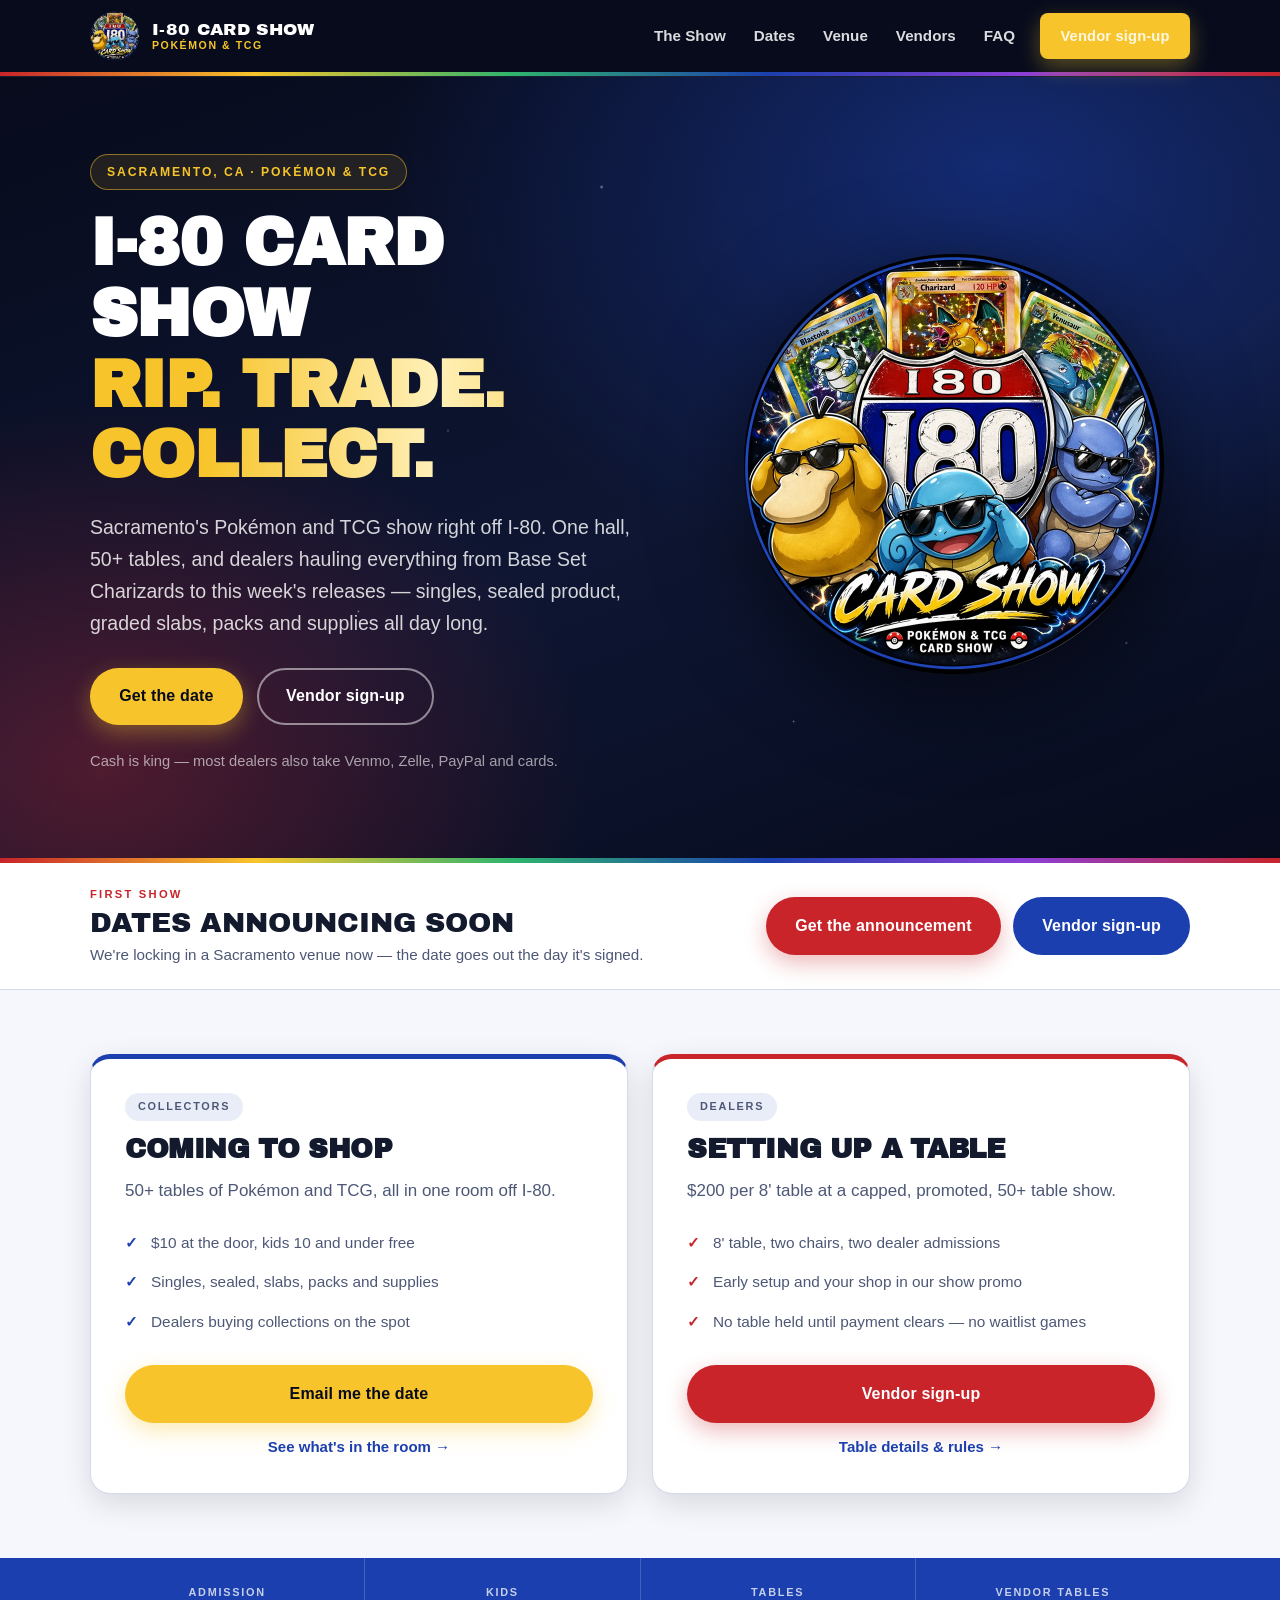
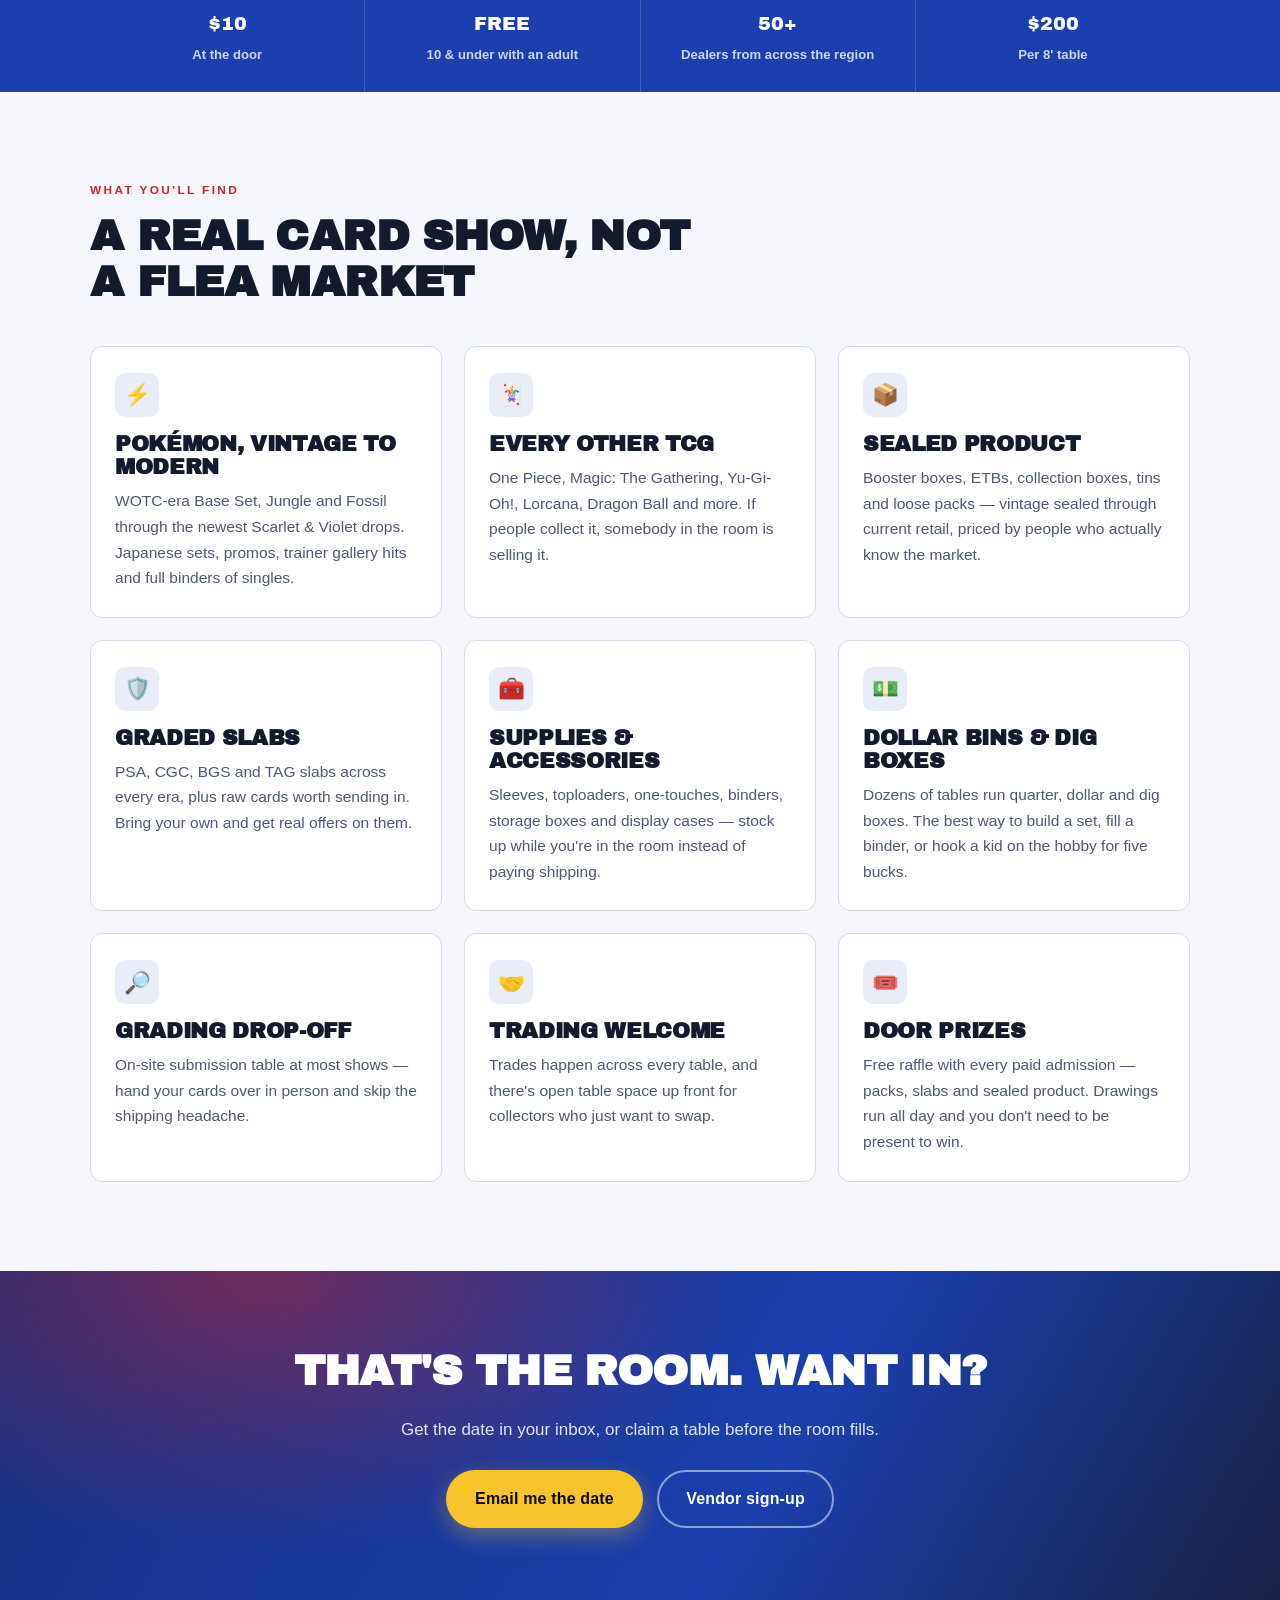
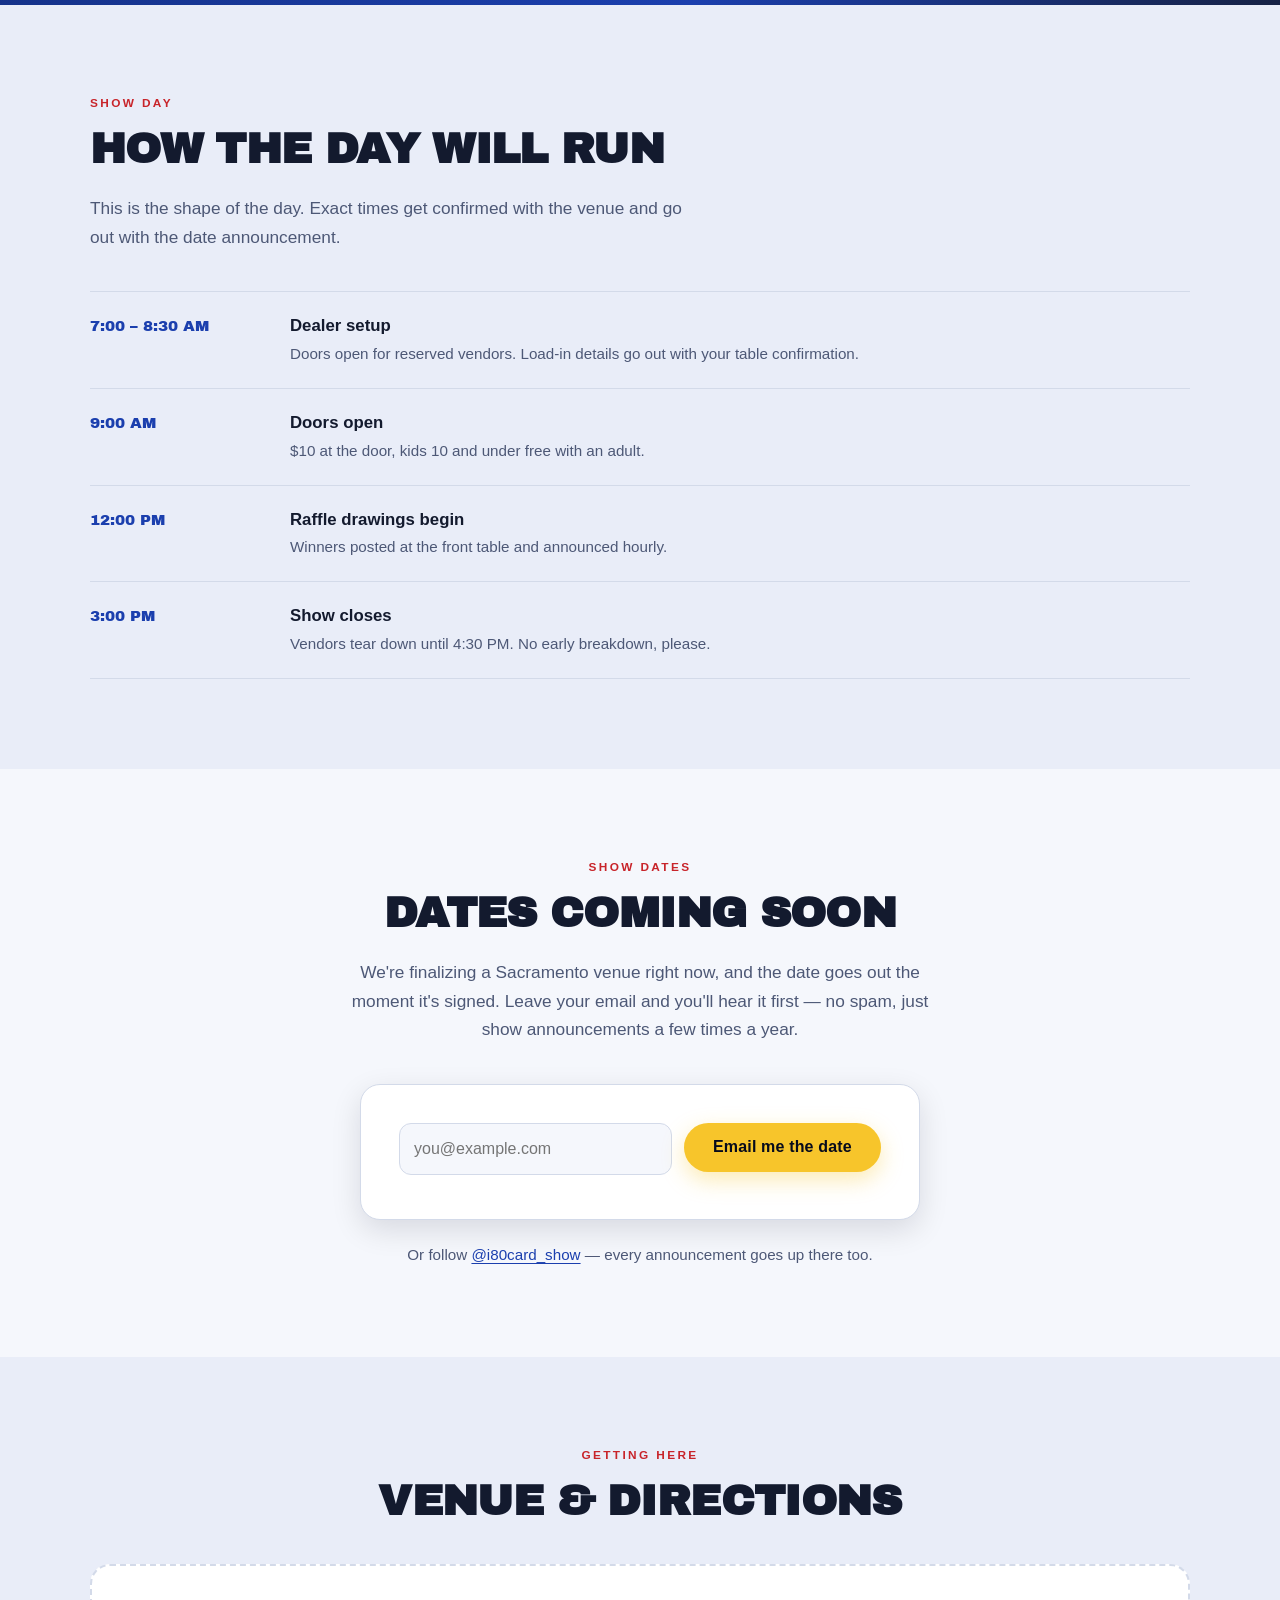
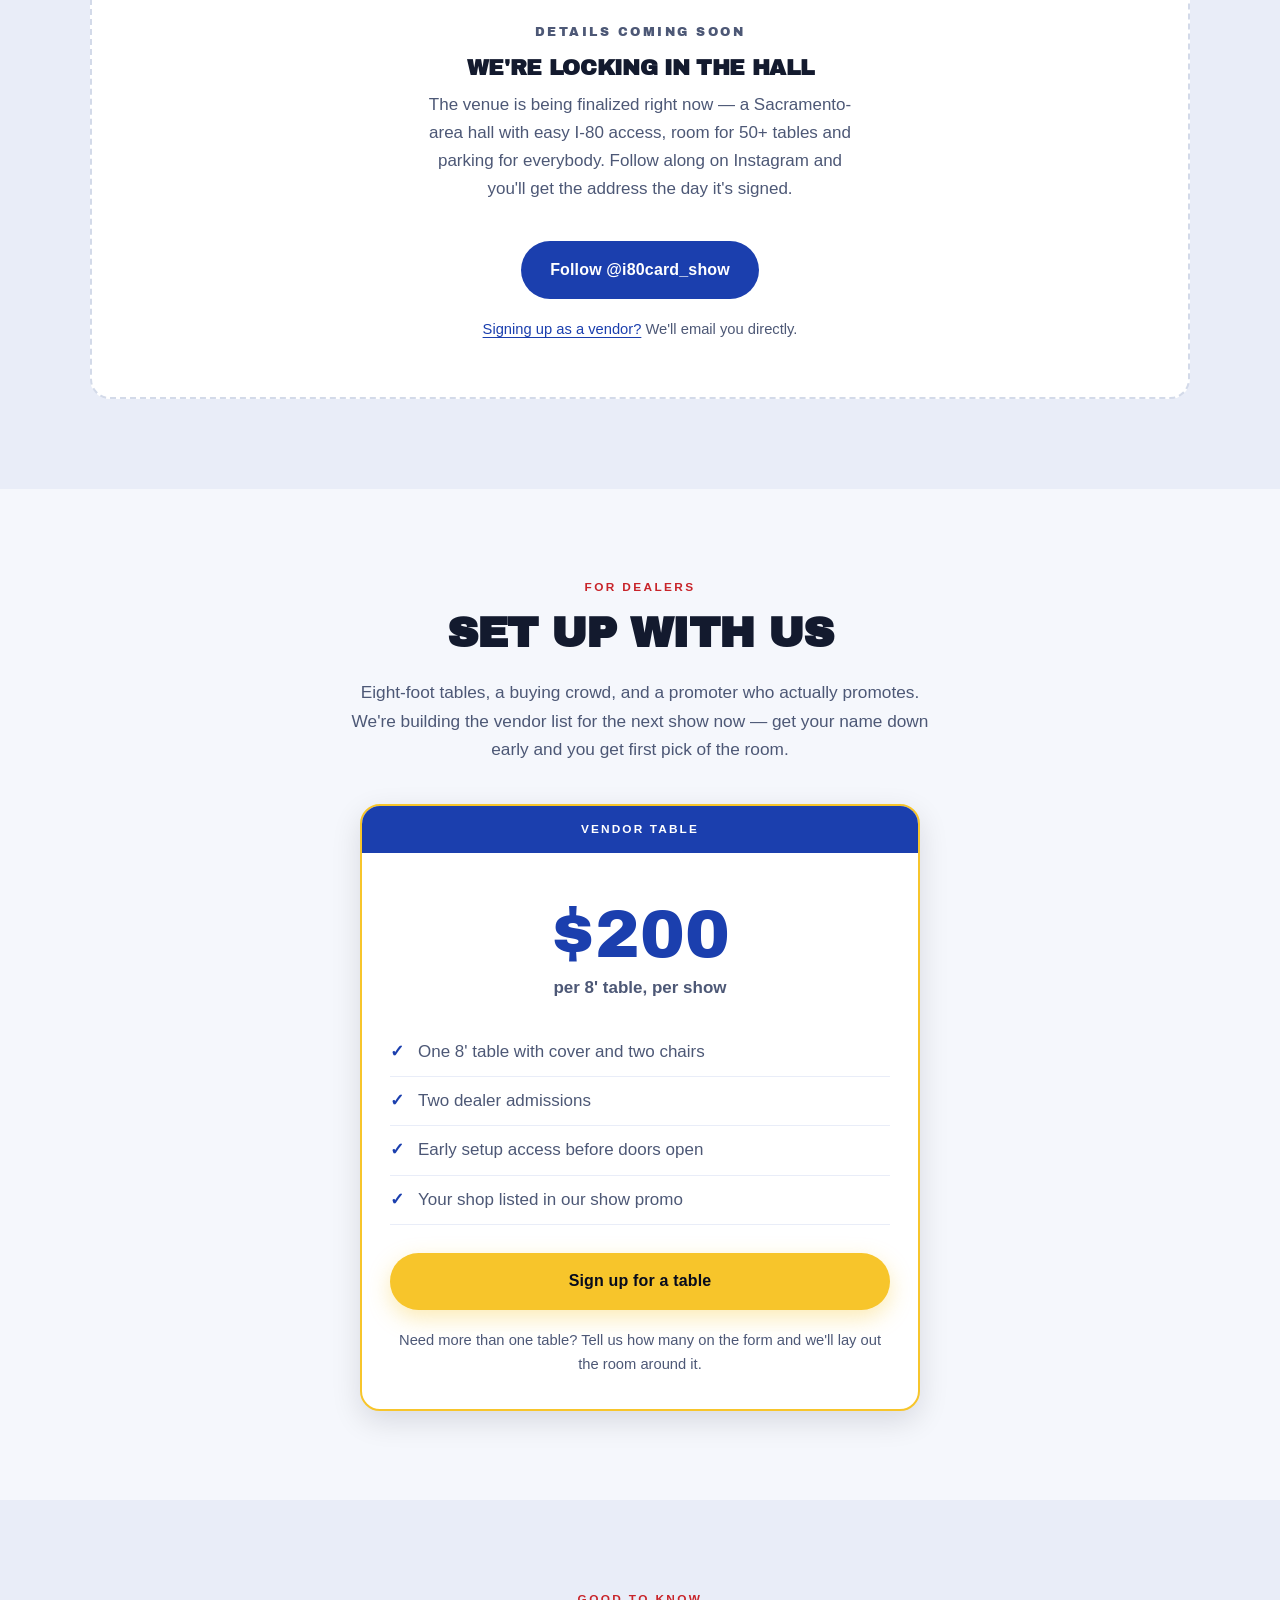
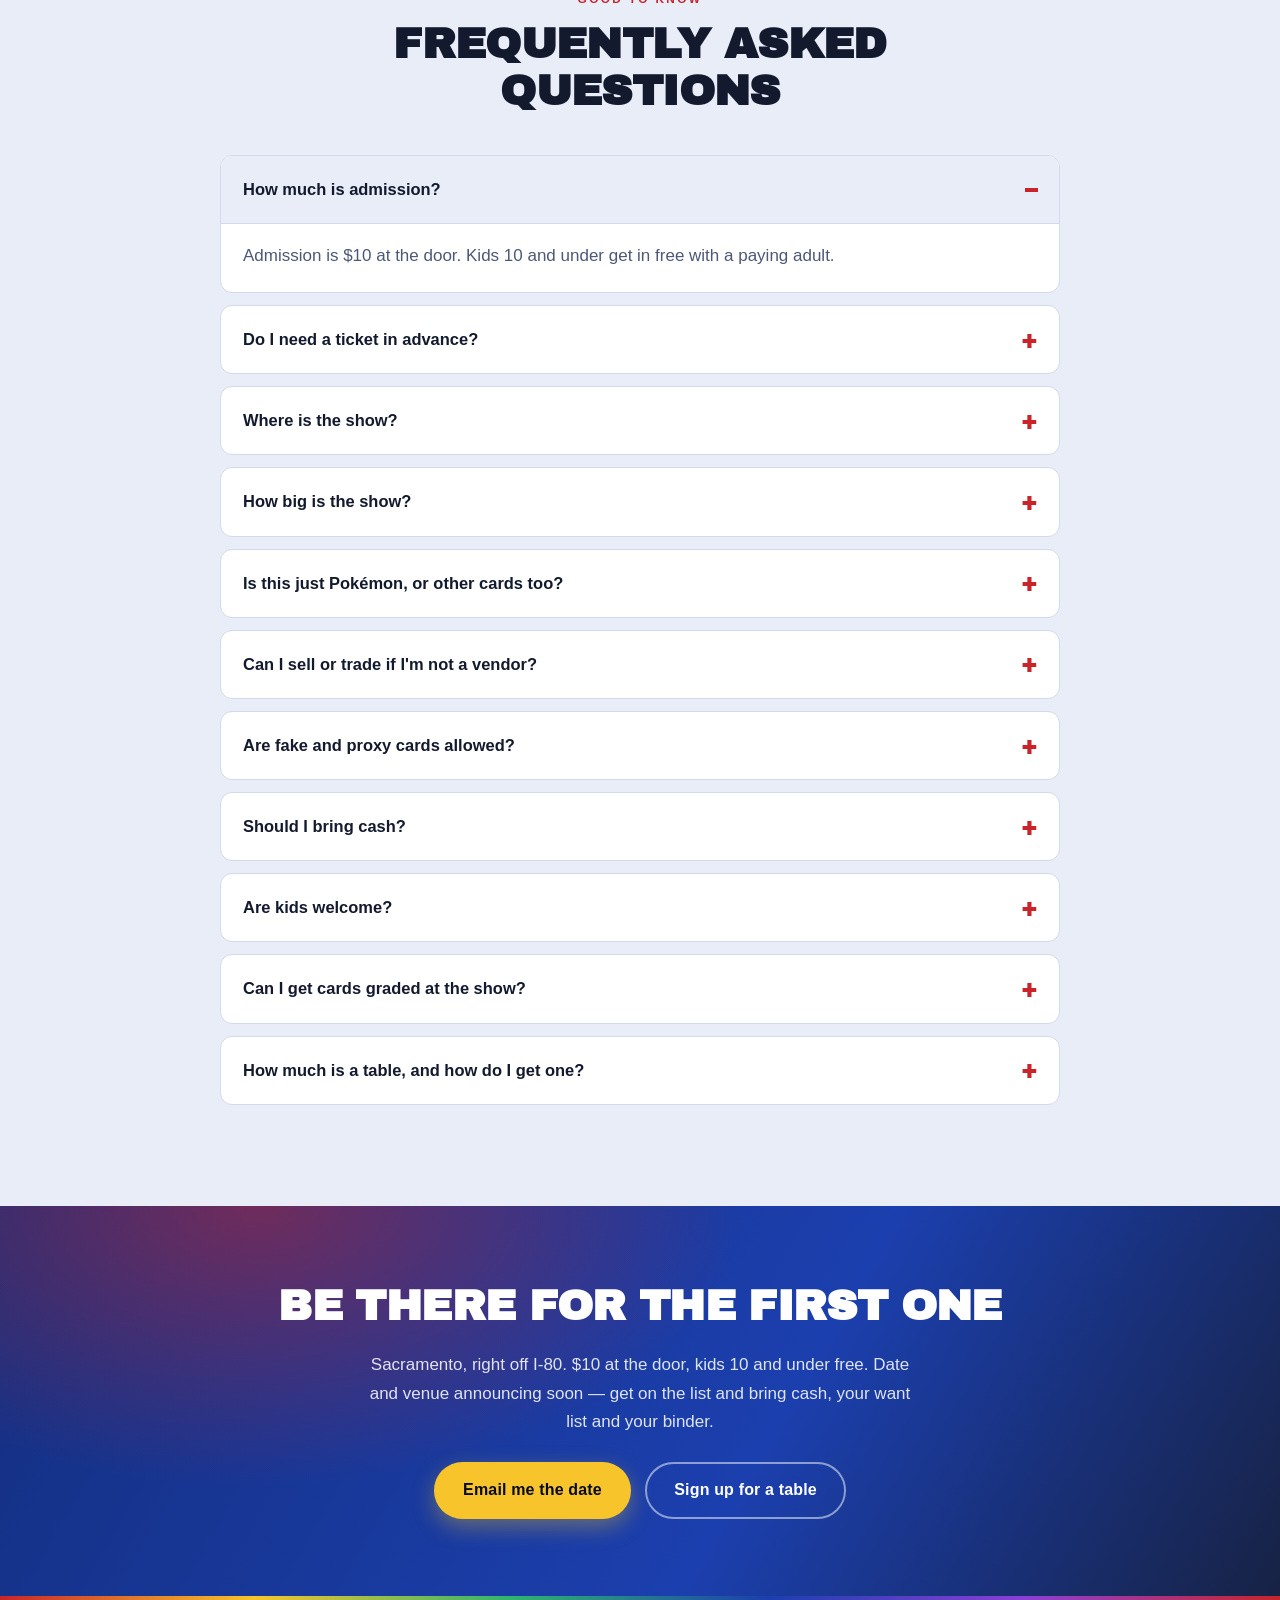
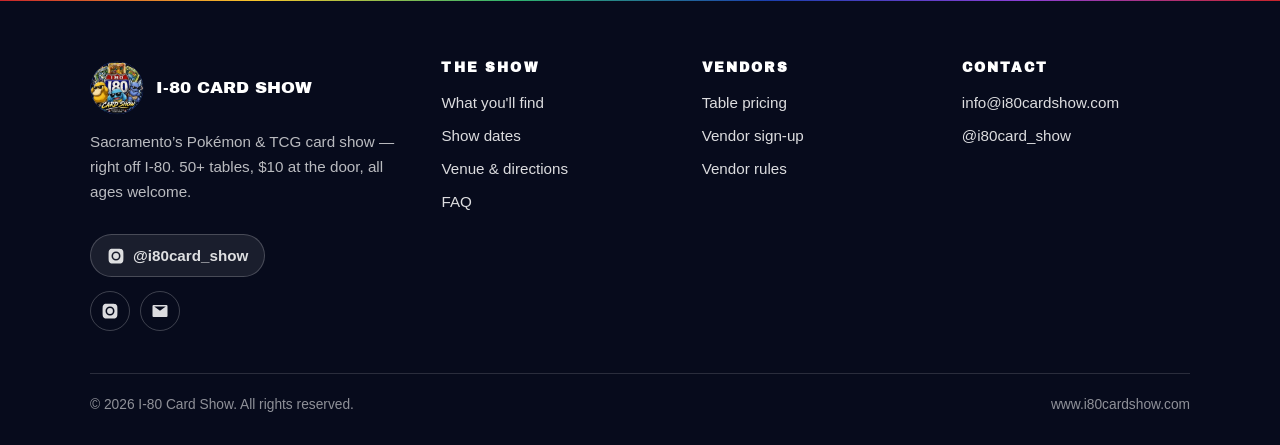
==== commit 188d4210: "TCG only: drop sports cards, and cut the flea-market paragraph - Removes the "no candles, no kitchen" ====
--- a/index.html
+++ b/index.html
@@ -11,7 +11,7 @@
 <meta property="og:type" content="website">
 <meta property="og:site_name" content="I-80 Card Show">
 <meta property="og:title" content="I-80 Card Show | Sacramento Pokémon &amp; TCG Card Show">
-<meta property="og:description" content="50+ tables of Pokémon, TCG and sports cards in Sacramento, right off I-80. $10 admission, kids 10 and under free. All ages welcome.">
+<meta property="og:description" content="50+ tables of Pokémon and TCG singles, sealed, slabs, packs and supplies in Sacramento, right off I-80. $10 admission, kids 10 and under free.">
 <meta property="og:url" content="https://www.i80cardshow.com/">
 <meta property="og:image" content="https://www.i80cardshow.com/assets/img/og-image.jpg">
 <meta property="og:image:width" content="1200">
@@ -69,10 +69,9 @@
           <span class="hero__line2">Rip. Trade. Collect.</span>
         </h1>
         <p class="hero__lede">
-          Sacramento's card show right off I-80. One hall, 50+ tables, and dealers
-          hauling everything from Base Set Charizards to this week's releases — Pokémon,
-          One Piece, Magic, Yu-Gi-Oh, Lorcana and sports. Singles, sealed, slabs and
-          bulk bins all day long.
+          Sacramento's Pokémon and TCG show right off I-80. One hall, 50+ tables, and
+          dealers hauling everything from Base Set Charizards to this week's releases —
+          singles, sealed product, graded slabs, packs and supplies all day long.
         </p>
         <div class="hero__actions">
           <a class="btn btn--primary" href="#dates">Get the date</a>
@@ -120,10 +119,10 @@
         <article class="fork__card">
           <span class="fork__tag">Collectors</span>
           <h3>Coming to shop</h3>
-          <p>50+ tables of Pokémon, TCG and sports cards, all in one room off I-80.</p>
+          <p>50+ tables of Pokémon and TCG, all in one room off I-80.</p>
           <ul class="fork__points">
             <li>$10 at the door, kids 10 and under free</li>
-            <li>Singles, sealed, slabs, vintage and dollar bins</li>
+            <li>Singles, sealed, slabs, packs and supplies</li>
             <li>Dealers buying collections on the spot</li>
           </ul>
           <div class="fork__actions">
@@ -181,10 +180,6 @@
       <div class="section__head">
         <span class="kicker">What you'll find</span>
         <h2>A real card show, not a flea market</h2>
-        <p class="section__lede">
-          Every table is stocked with cards and collectibles — no candles, no kitchen
-          gadgets. Bring your want list, bring your trade binder, and plan on staying a while.
-        </p>
       </div>
 
       <div class="grid grid--3">
@@ -209,9 +204,9 @@
           <p>PSA, CGC, BGS and TAG slabs across every era, plus raw cards worth sending in. Bring your own and get real offers on them.</p>
         </article>
         <article class="card">
-          <div class="card__icon" aria-hidden="true">🏈</div>
-          <h3>Sports cards too</h3>
-          <p>A solid block of sports dealers every show — baseball, football, basketball and hockey, vintage through today's rookies.</p>
+          <div class="card__icon" aria-hidden="true">🧰</div>
+          <h3>Supplies &amp; accessories</h3>
+          <p>Sleeves, toploaders, one-touches, binders, storage boxes and display cases — stock up while you're in the room instead of paying shipping.</p>
         </article>
         <article class="card">
           <div class="card__icon" aria-hidden="true">💵</div>
@@ -297,8 +292,12 @@
 
       <!-- ==================================================================
            TODO(setup): create a second free form at formspree.io for these
-           announcement sign-ups and paste its endpoint into the action below.
-           Until then the form tells visitors to email or follow instead.
+           announcement sign-ups, then run:
+
+               node tools/set-form-endpoints.mjs --notify <your-form-id>
+
+           or paste its endpoint into the action below by hand. Until then the
+           form tells visitors to email or follow instead.
            ================================================================== -->
       <form class="form form--inline"
             id="notify-form"
@@ -419,7 +418,7 @@
         </details>
         <details>
           <summary>Is this just Pokémon, or other cards too?</summary>
-          <div class="faq__answer">Pokémon is the biggest section of the room, but you'll also find One Piece, Magic, Yu-Gi-Oh!, Lorcana and a block of sports card dealers. Vendors tell us what they sell when they sign up, and we spread the room out so it's easy to shop.</div>
+          <div class="faq__answer">Pokémon is the biggest section of the room by far, and you'll also find One Piece, Magic, Yu-Gi-Oh!, Lorcana and other TCGs. This is a trading card show — no sports cards, no general collectibles. Vendors tell us what they sell when they sign up, so we can spread the room out sensibly.</div>
         </details>
         <details>
           <summary>Can I sell or trade if I'm not a vendor?</summary>
@@ -474,7 +473,7 @@
           </picture>
           <span>I-80 Card Show</span>
         </span>
-        <p>Sacramento’s Pokémon, TCG and sports card show — right off I-80. 50+ tables, $10 at the door, all ages welcome.</p>
+        <p>Sacramento’s Pokémon &amp; TCG card show — right off I-80. 50+ tables, $10 at the door, all ages welcome.</p>
         <a class="handle" href="https://www.instagram.com/i80card_show/" target="_blank" rel="noopener"><svg viewBox="0 0 24 24" aria-hidden="true"><path d="M12 2.2c3.2 0 3.6 0 4.9.1 1.2.1 1.8.3 2.2.4.6.2 1 .5 1.4.9.4.4.7.8.9 1.4.2.4.4 1 .4 2.2.1 1.3.1 1.7.1 4.9s0 3.6-.1 4.9c0 1.2-.2 1.8-.4 2.2-.2.6-.5 1-.9 1.4-.4.4-.8.7-1.4.9-.4.2-1 .4-2.2.4-1.3.1-1.7.1-4.9.1s-3.6 0-4.9-.1c-1.2 0-1.8-.2-2.2-.4-.6-.2-1-.5-1.4-.9-.4-.4-.7-.8-.9-1.4-.2-.4-.4-1-.4-2.2-.1-1.3-.1-1.7-.1-4.9s0-3.6.1-4.9c0-1.2.2-1.8.4-2.2.2-.6.5-1 .9-1.4.4-.4.8-.7 1.4-.9.4-.2 1-.4 2.2-.4 1.3-.1 1.7-.1 4.9-.1Zm0 3.8a6 6 0 1 0 0 12 6 6 0 0 0 0-12Zm0 9.9a3.9 3.9 0 1 1 0-7.8 3.9 3.9 0 0 1 0 7.8Zm7.6-10.1a1.4 1.4 0 1 1-2.8 0 1.4 1.4 0 0 1 2.8 0Z"/></svg>@i80card_show</a>
         <div class="social">
           <a href="https://www.instagram.com/i80card_show/" target="_blank" rel="noopener" aria-label="I-80 Card Show on Instagram, @i80card_show">
@@ -541,7 +540,7 @@
   "@context": "https://schema.org",
   "@type": "Organization",
   "name": "I-80 Card Show",
-  "description": "Sacramento-area Pokémon and TCG card show with 50+ dealer tables — singles, sealed product, graded slabs, vintage and sports cards — right off Interstate 80.",
+  "description": "Sacramento-area Pokémon and TCG card show with 50+ dealer tables — singles, sealed product, graded slabs, packs and supplies — right off Interstate 80.",
   "url": "https://www.i80cardshow.com/",
   "logo": "https://www.i80cardshow.com/assets/img/logo.png",
   "image": "https://www.i80cardshow.com/assets/img/og-image.jpg",
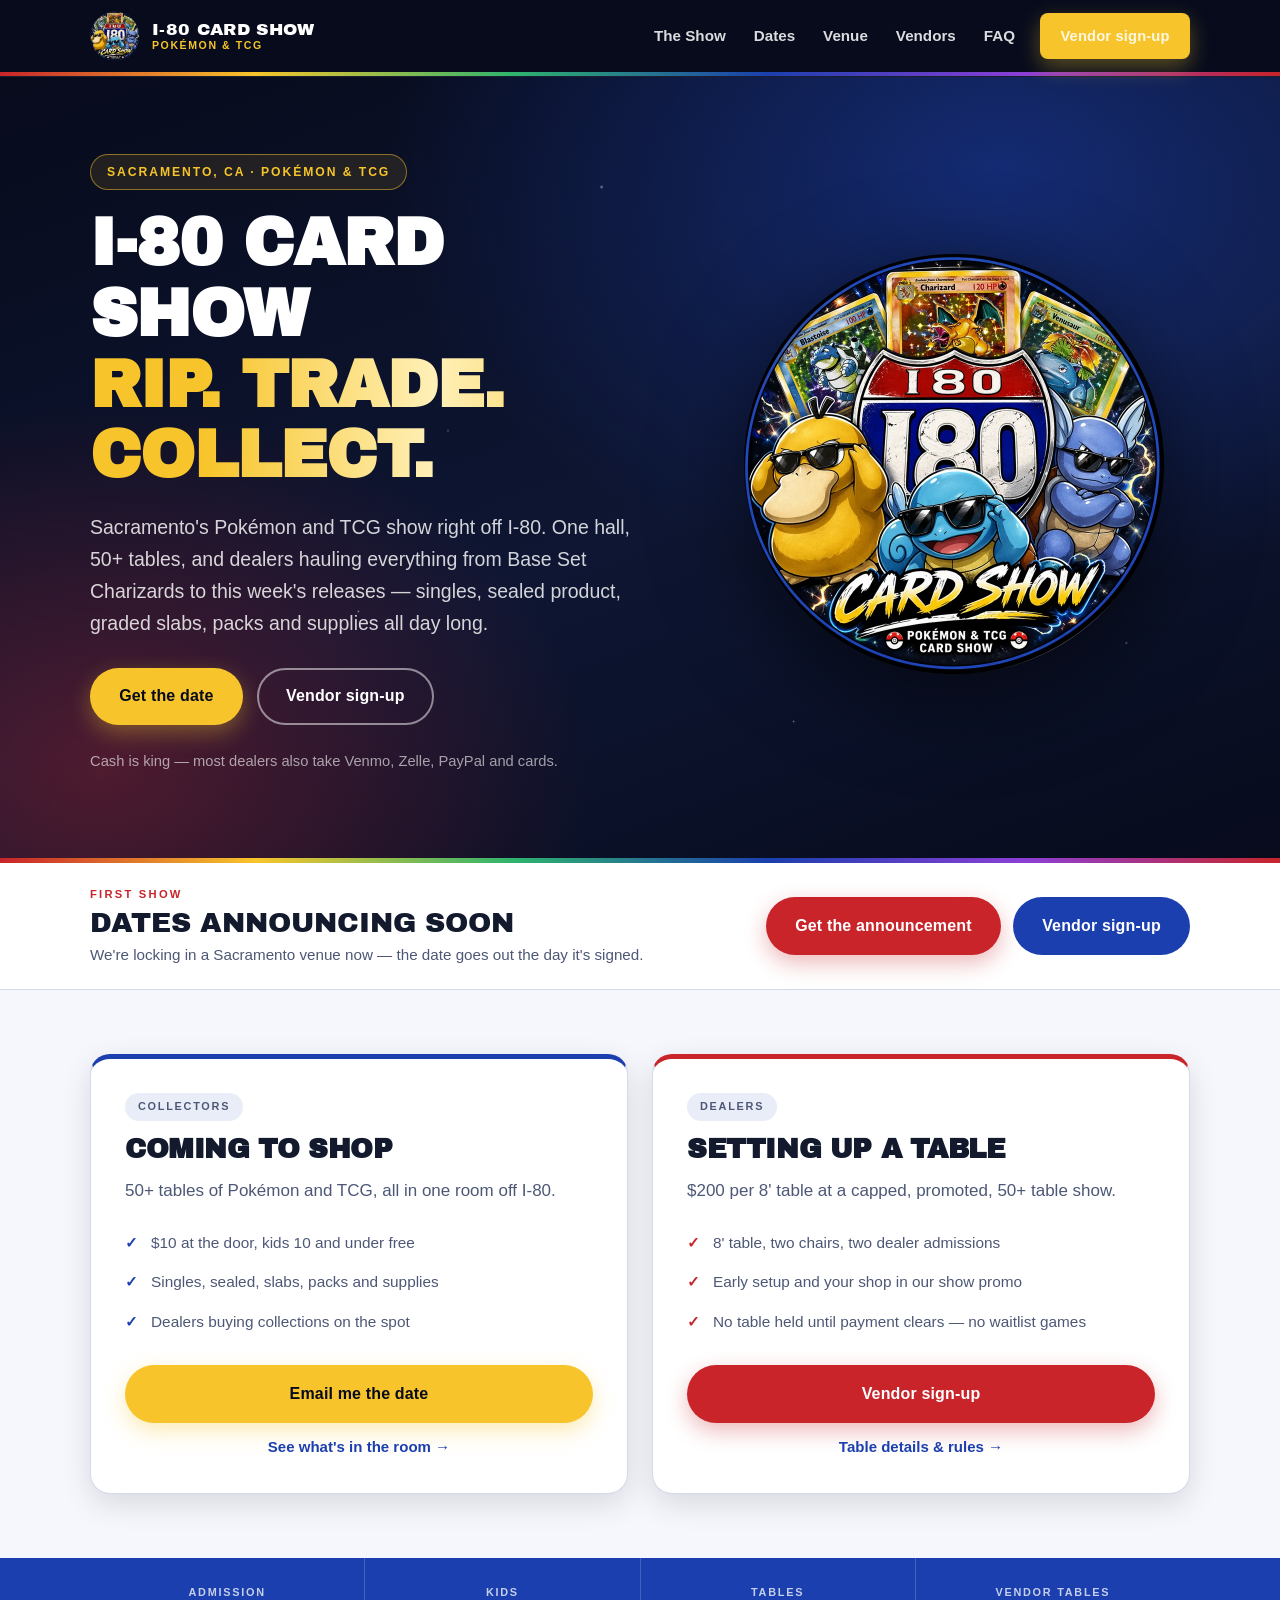
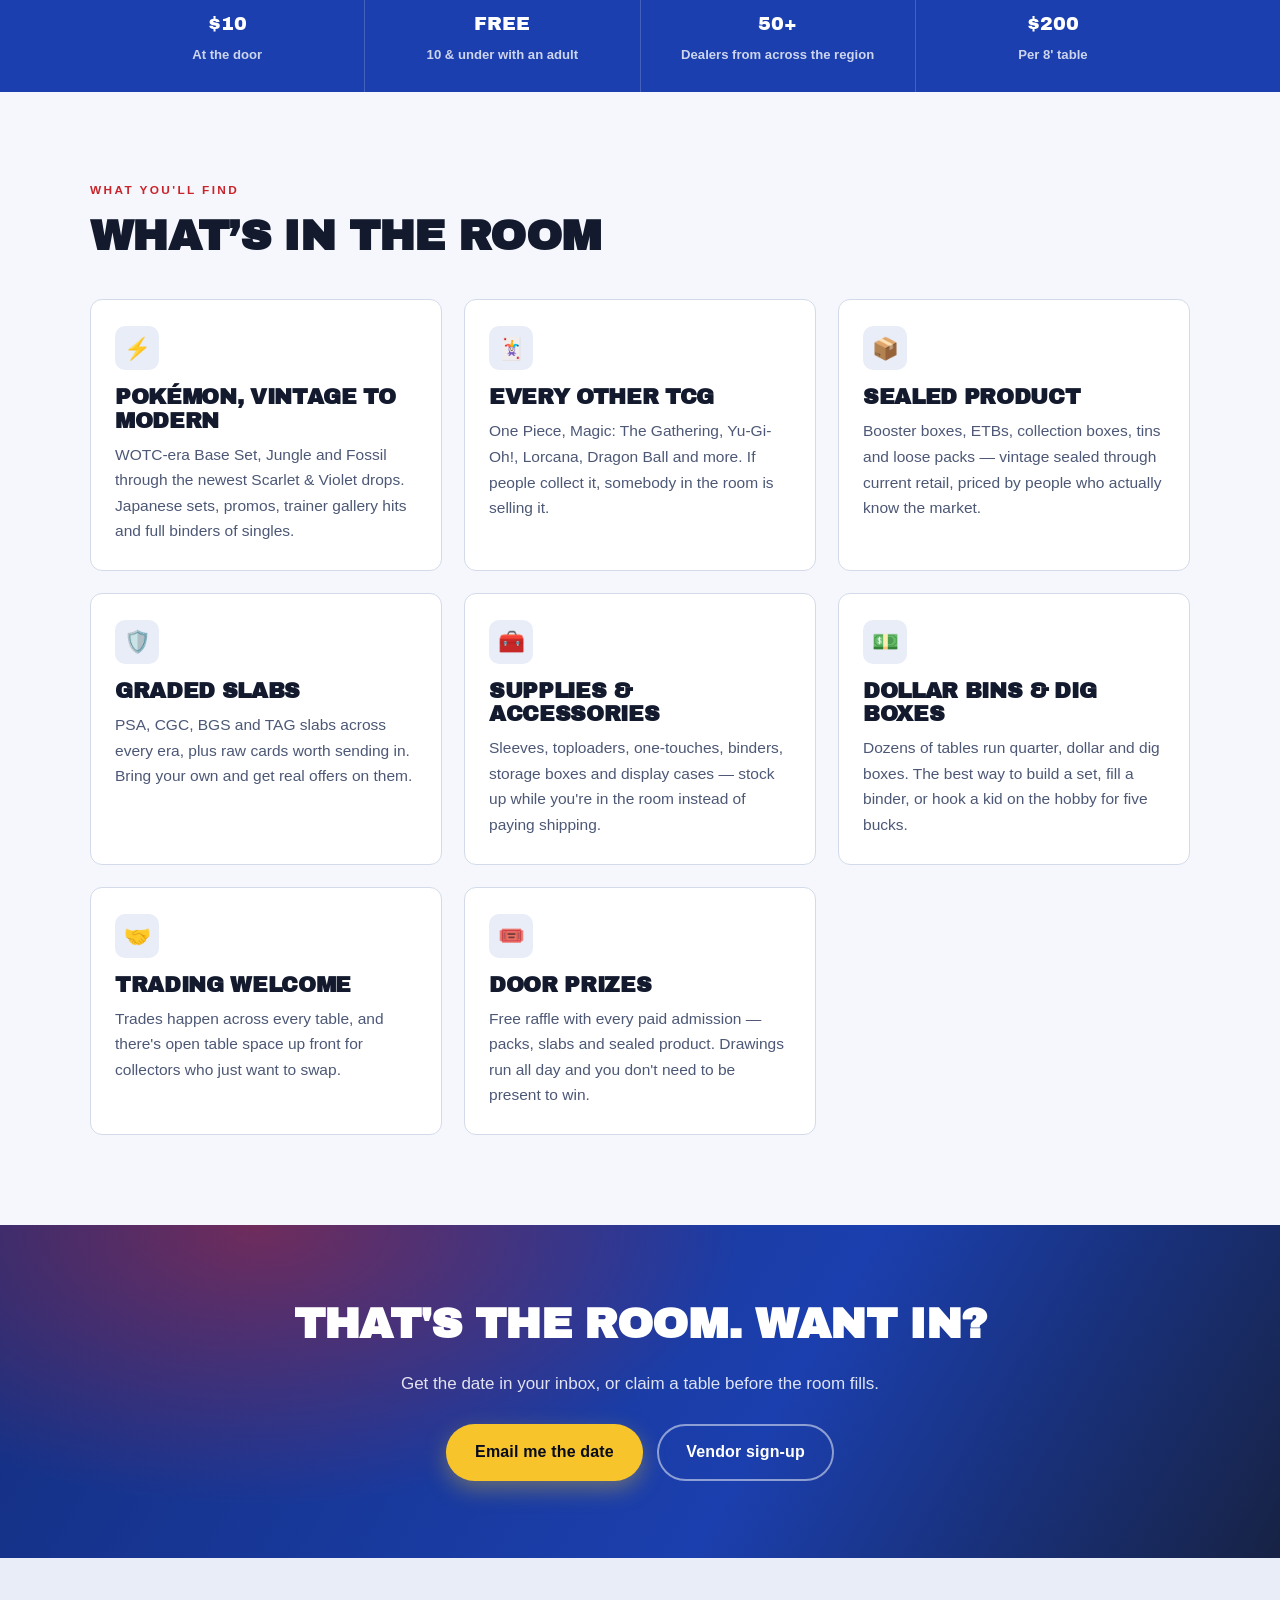
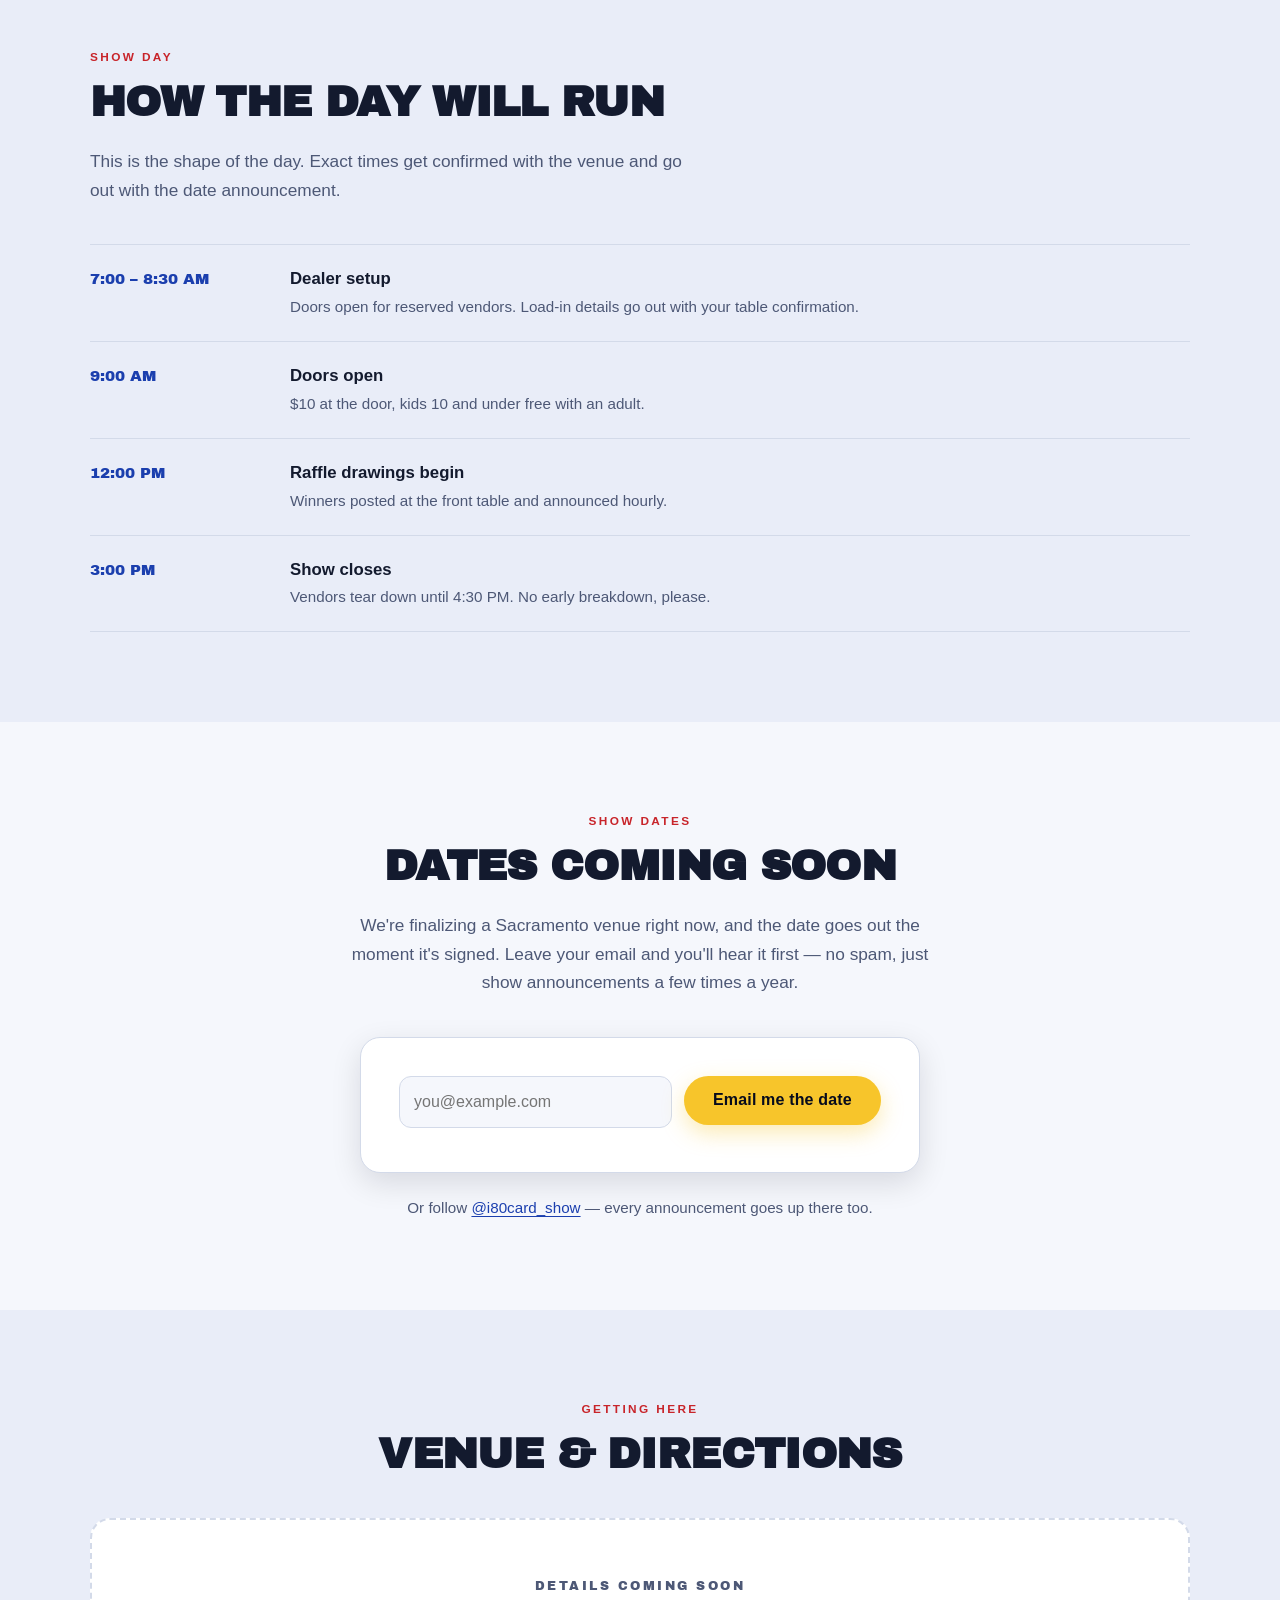
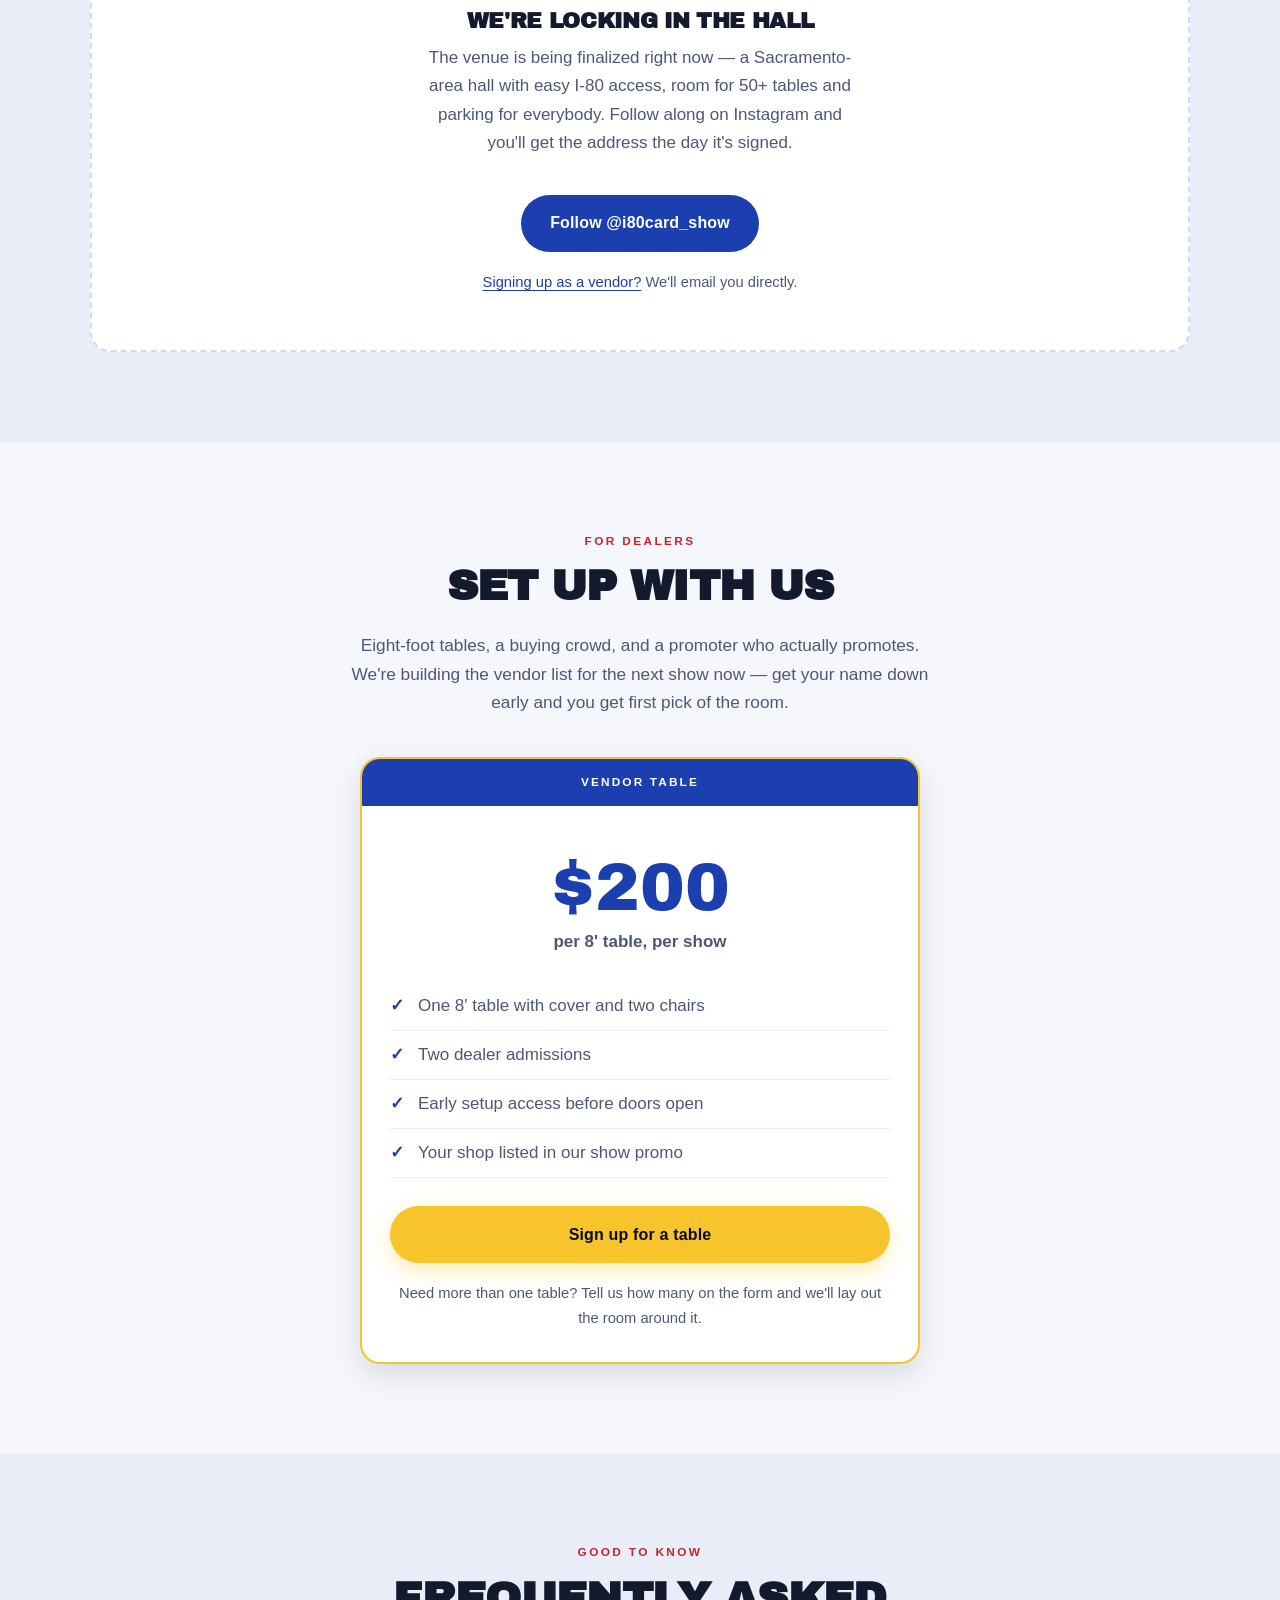
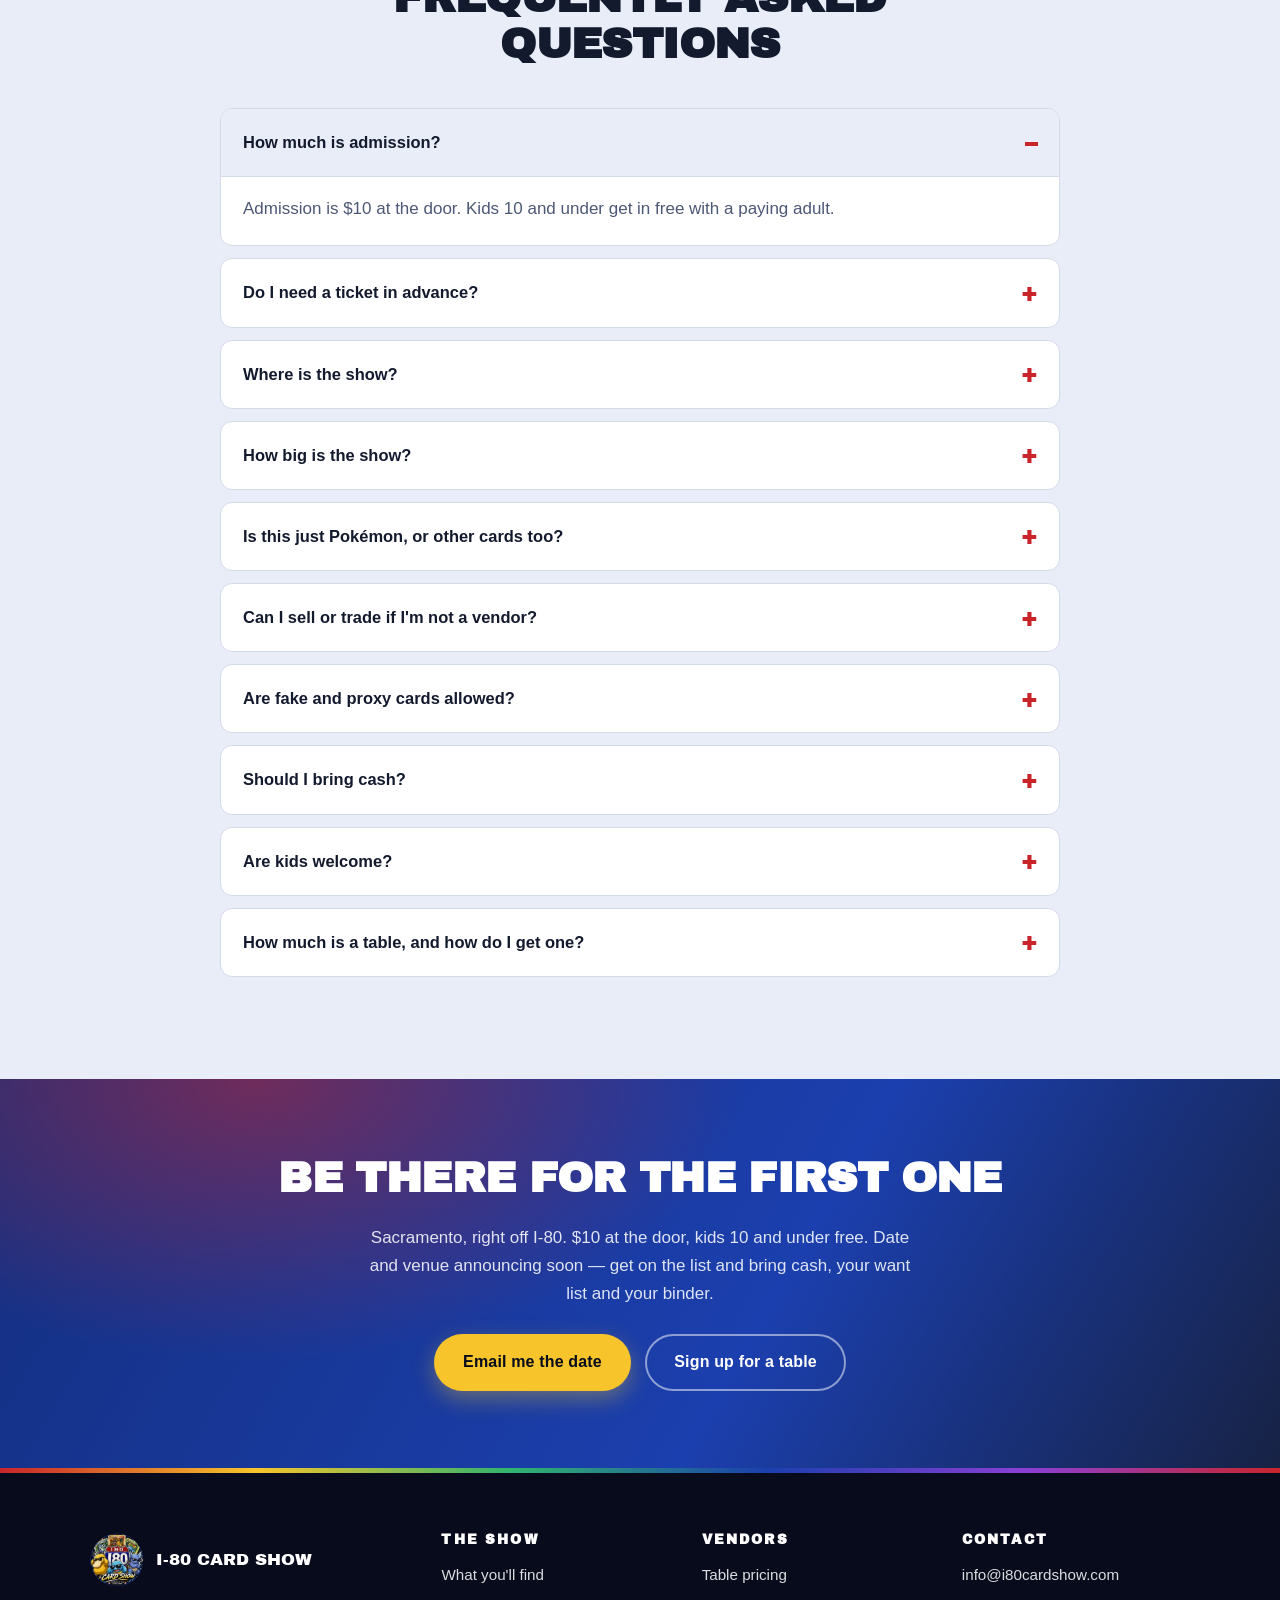
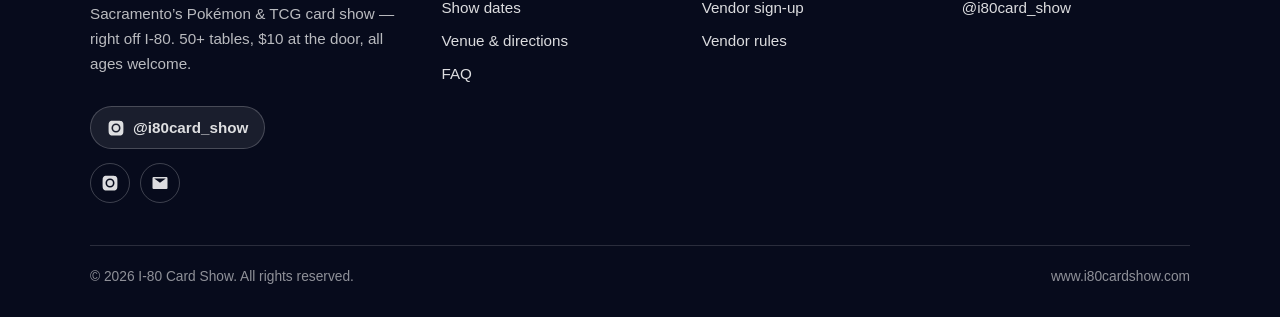
==== commit e9fc625a: "Drop the flea-market line and the grading drop-off - "A real card show, not a flea market" becomes "" ====
--- a/index.html
+++ b/index.html
@@ -179,7 +179,7 @@
     <div class="wrap">
       <div class="section__head">
         <span class="kicker">What you'll find</span>
-        <h2>A real card show, not a flea market</h2>
+        <h2>What’s in the room</h2>
       </div>
 
       <div class="grid grid--3">
@@ -212,11 +212,6 @@
           <div class="card__icon" aria-hidden="true">💵</div>
           <h3>Dollar bins &amp; dig boxes</h3>
           <p>Dozens of tables run quarter, dollar and dig boxes. The best way to build a set, fill a binder, or hook a kid on the hobby for five bucks.</p>
-        </article>
-        <article class="card">
-          <div class="card__icon" aria-hidden="true">🔎</div>
-          <h3>Grading drop-off</h3>
-          <p>On-site submission table at most shows — hand your cards over in person and skip the shipping headache.</p>
         </article>
         <article class="card">
           <div class="card__icon" aria-hidden="true">🤝</div>
@@ -435,10 +430,6 @@
         <details>
           <summary>Are kids welcome?</summary>
           <div class="faq__answer">Very. Kids 10 and under get in free, plenty of tables run dollar bins, and several dealers hand out free cards to young collectors.</div>
-        </details>
-        <details>
-          <summary>Can I get cards graded at the show?</summary>
-          <div class="faq__answer">Most shows have an on-site grading submission table. We announce which grading company is attending on our social pages before each show.</div>
         </details>
         <details>
           <summary>How much is a table, and how do I get one?</summary>
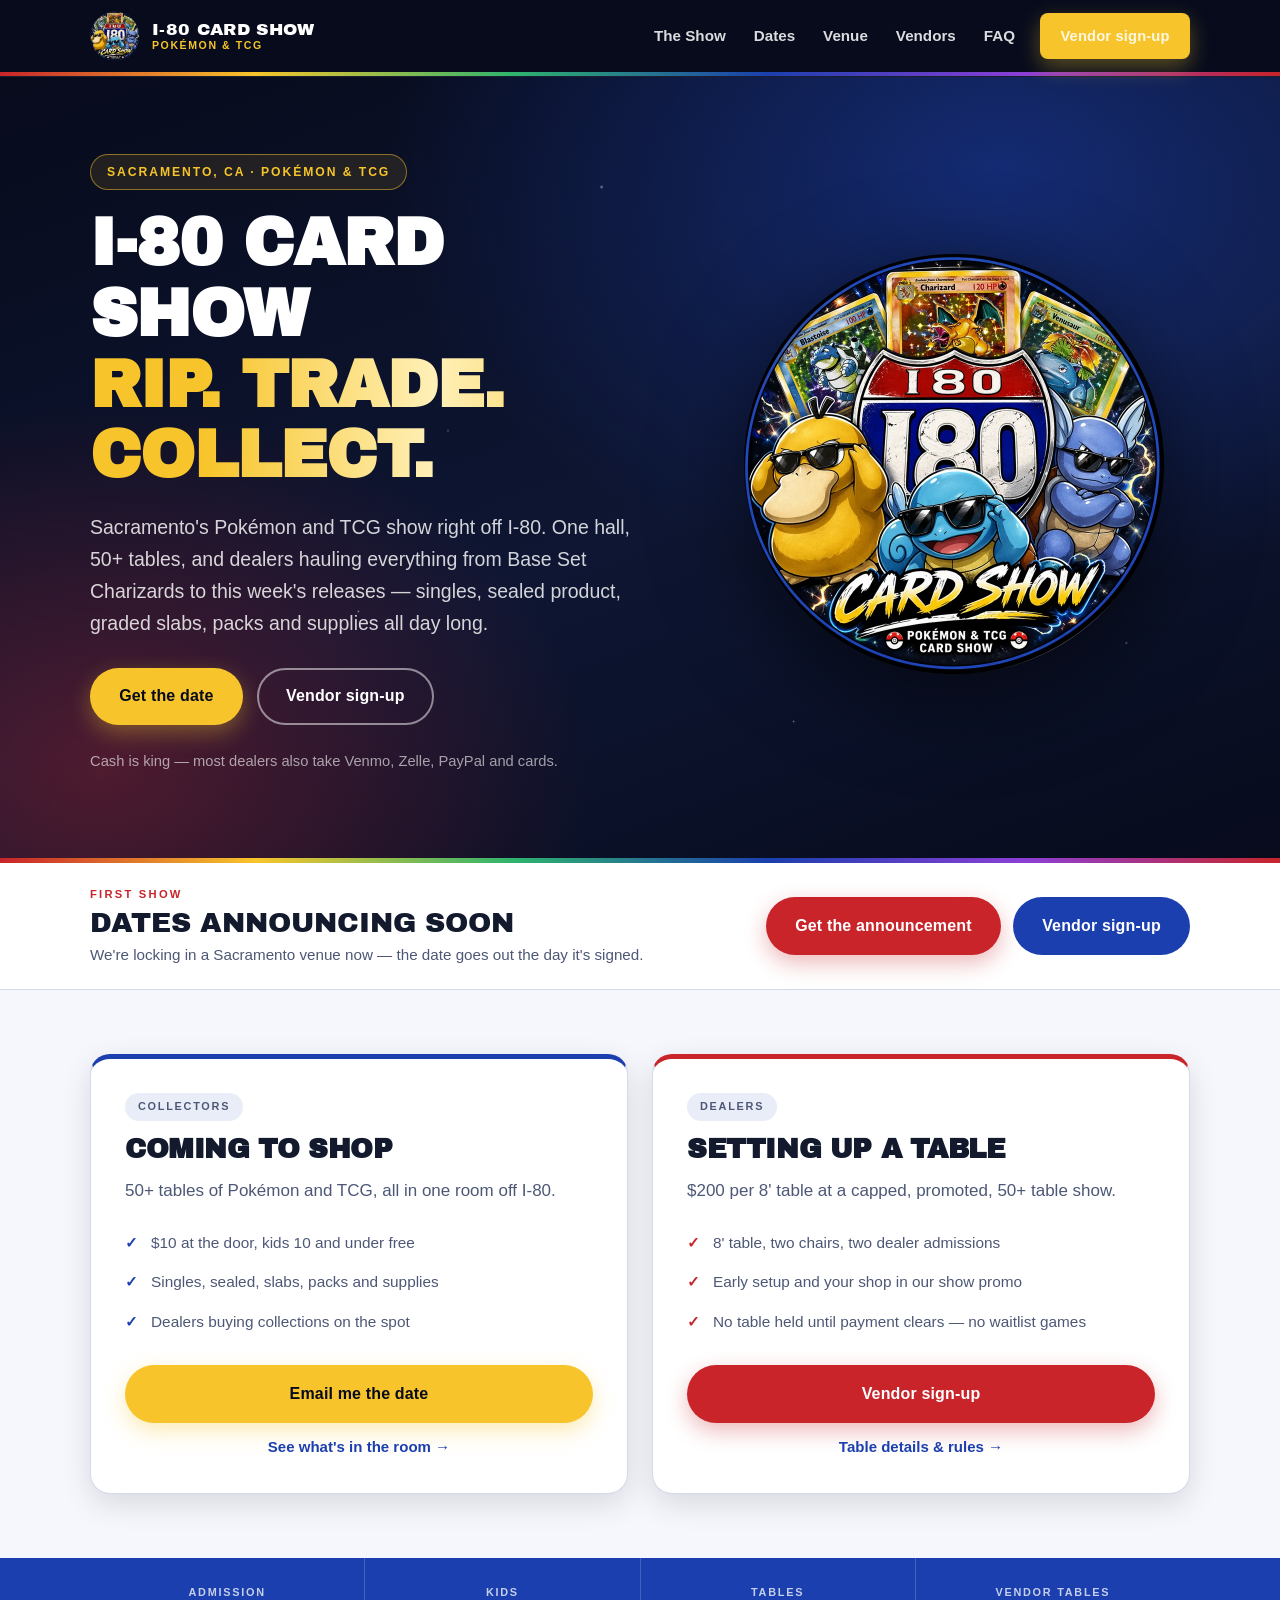
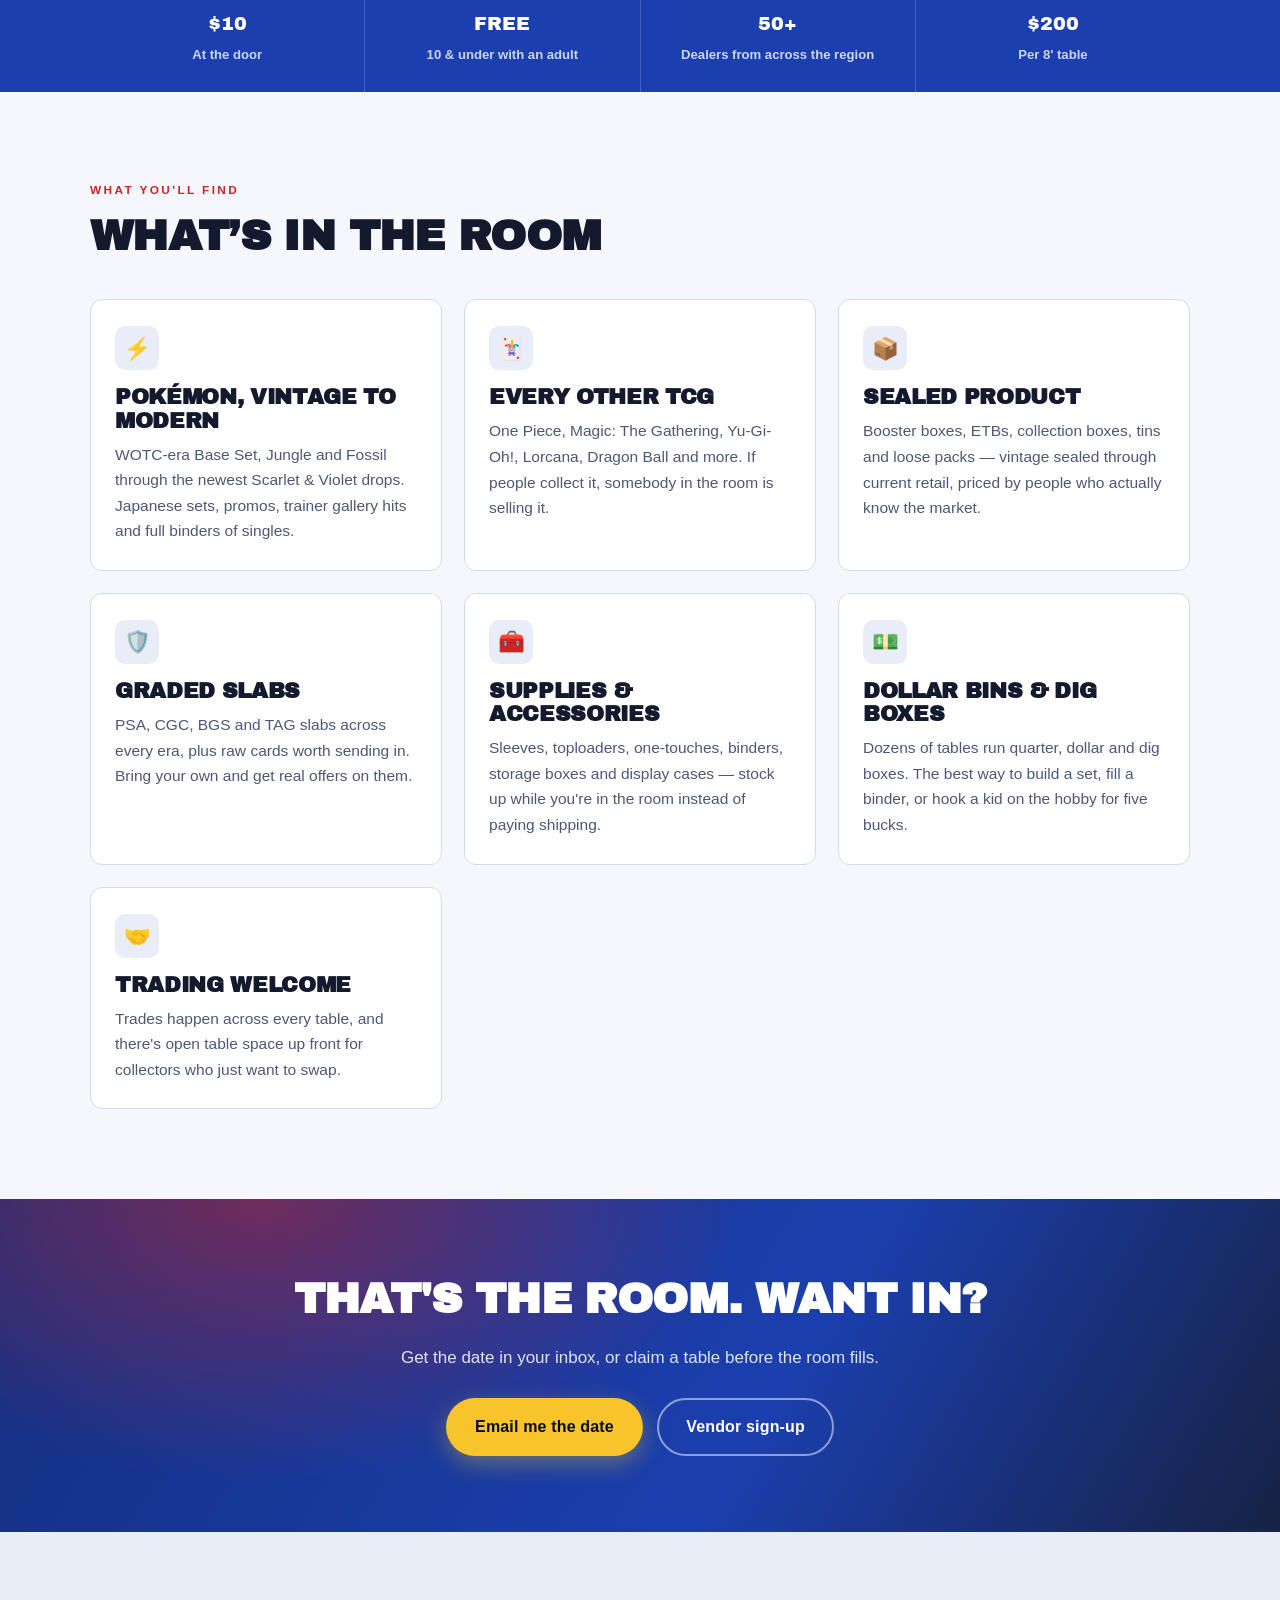
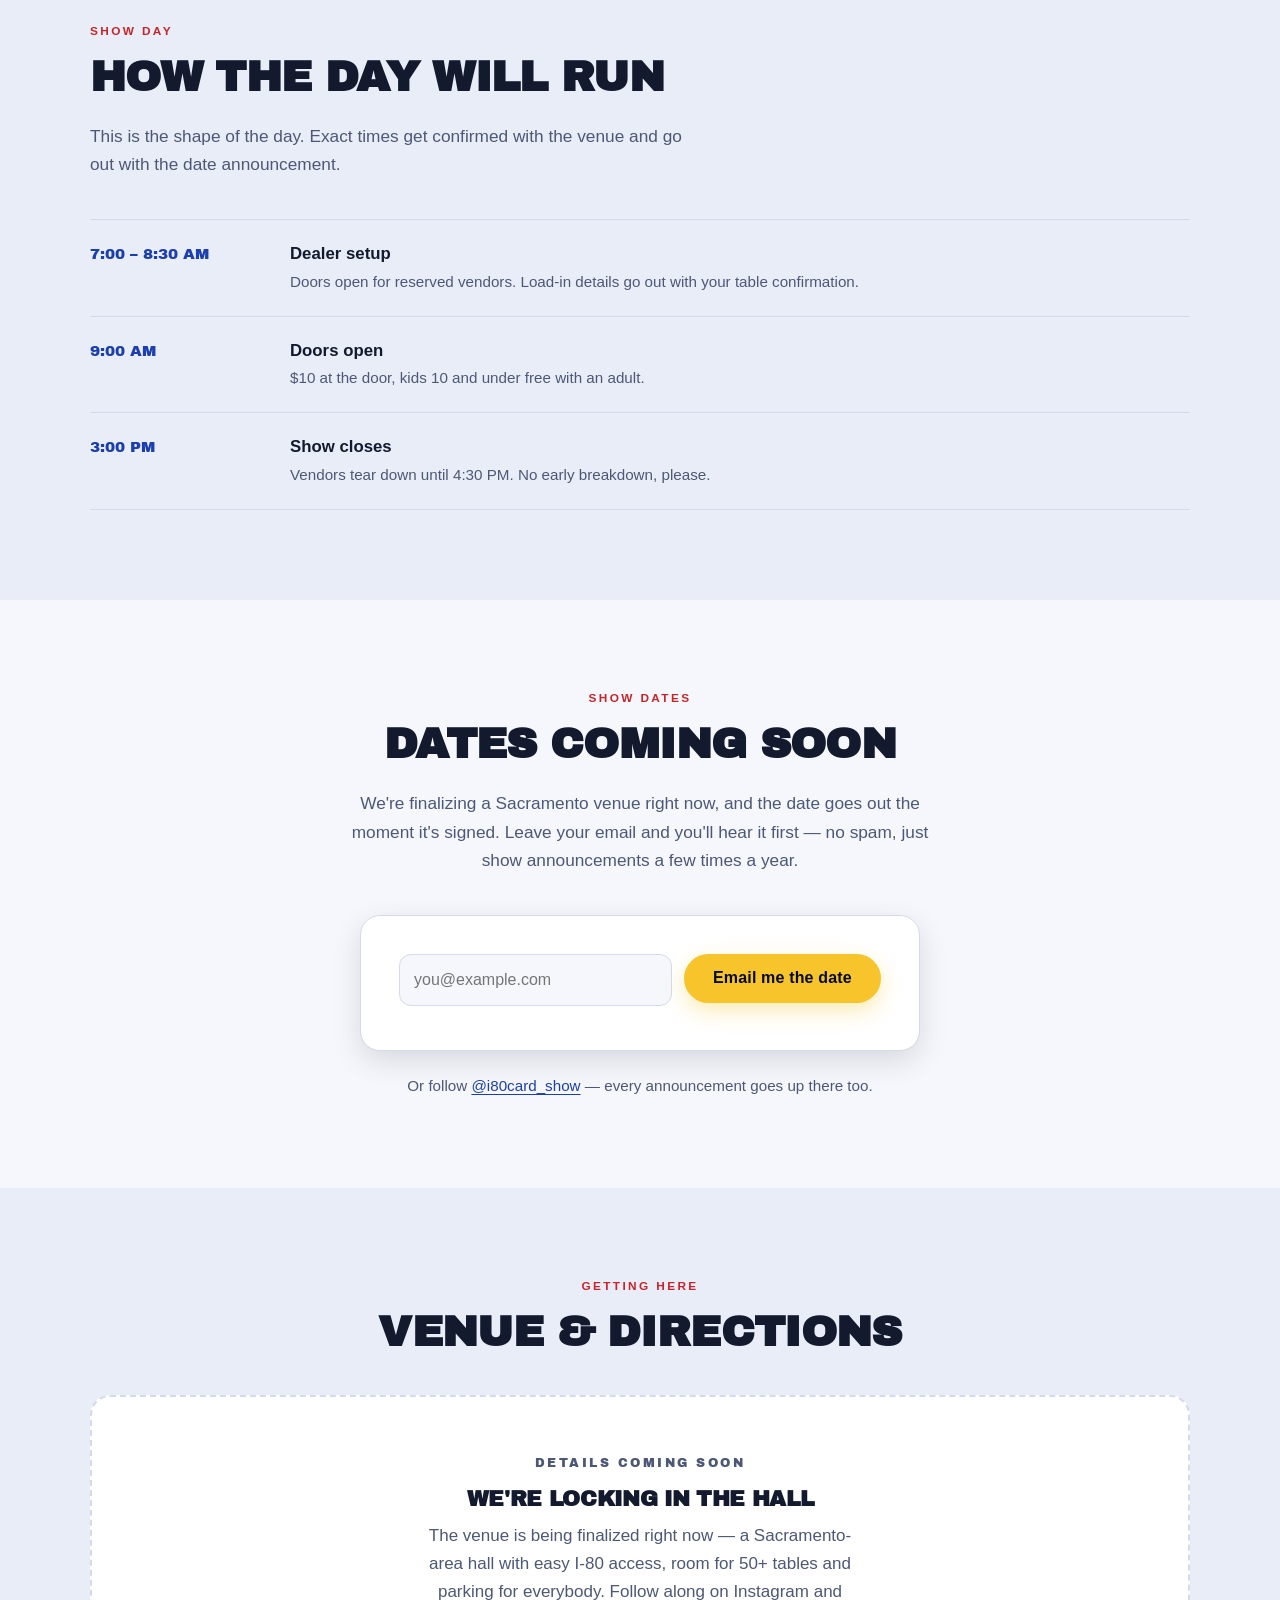
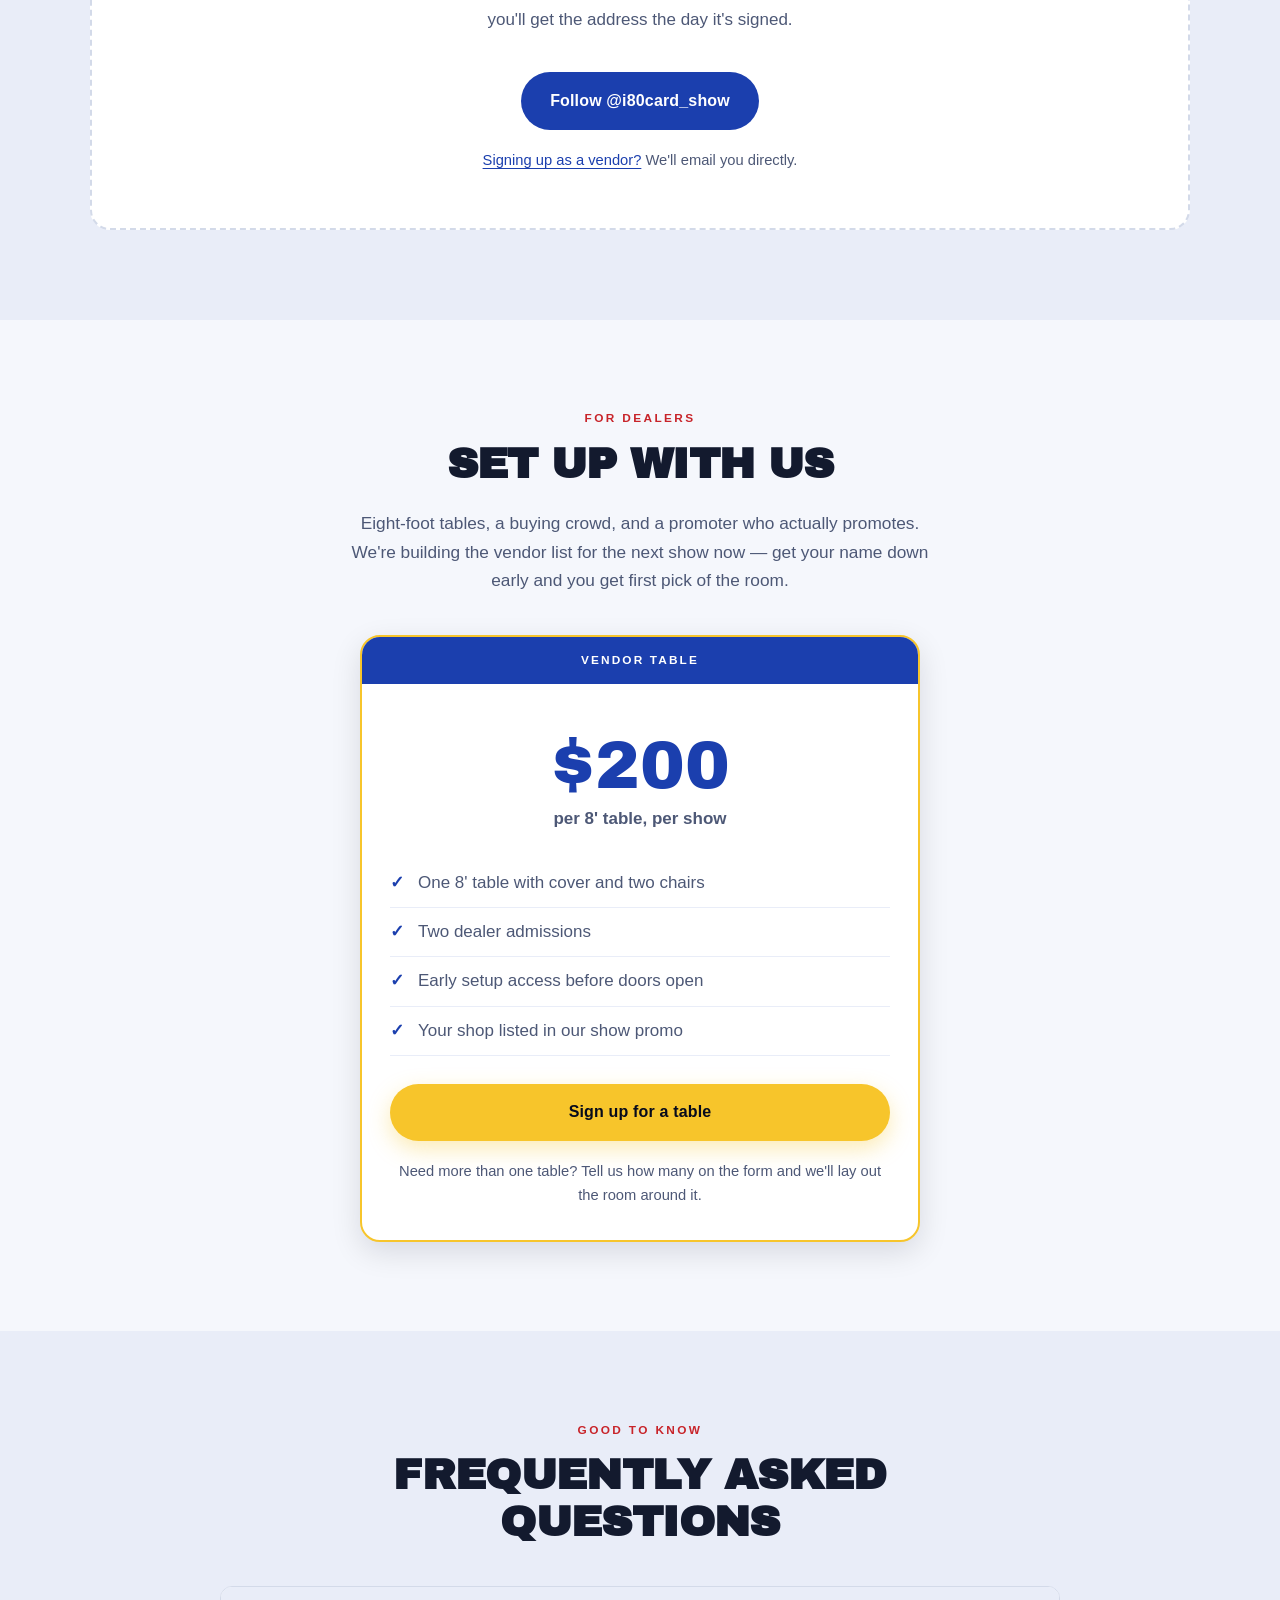
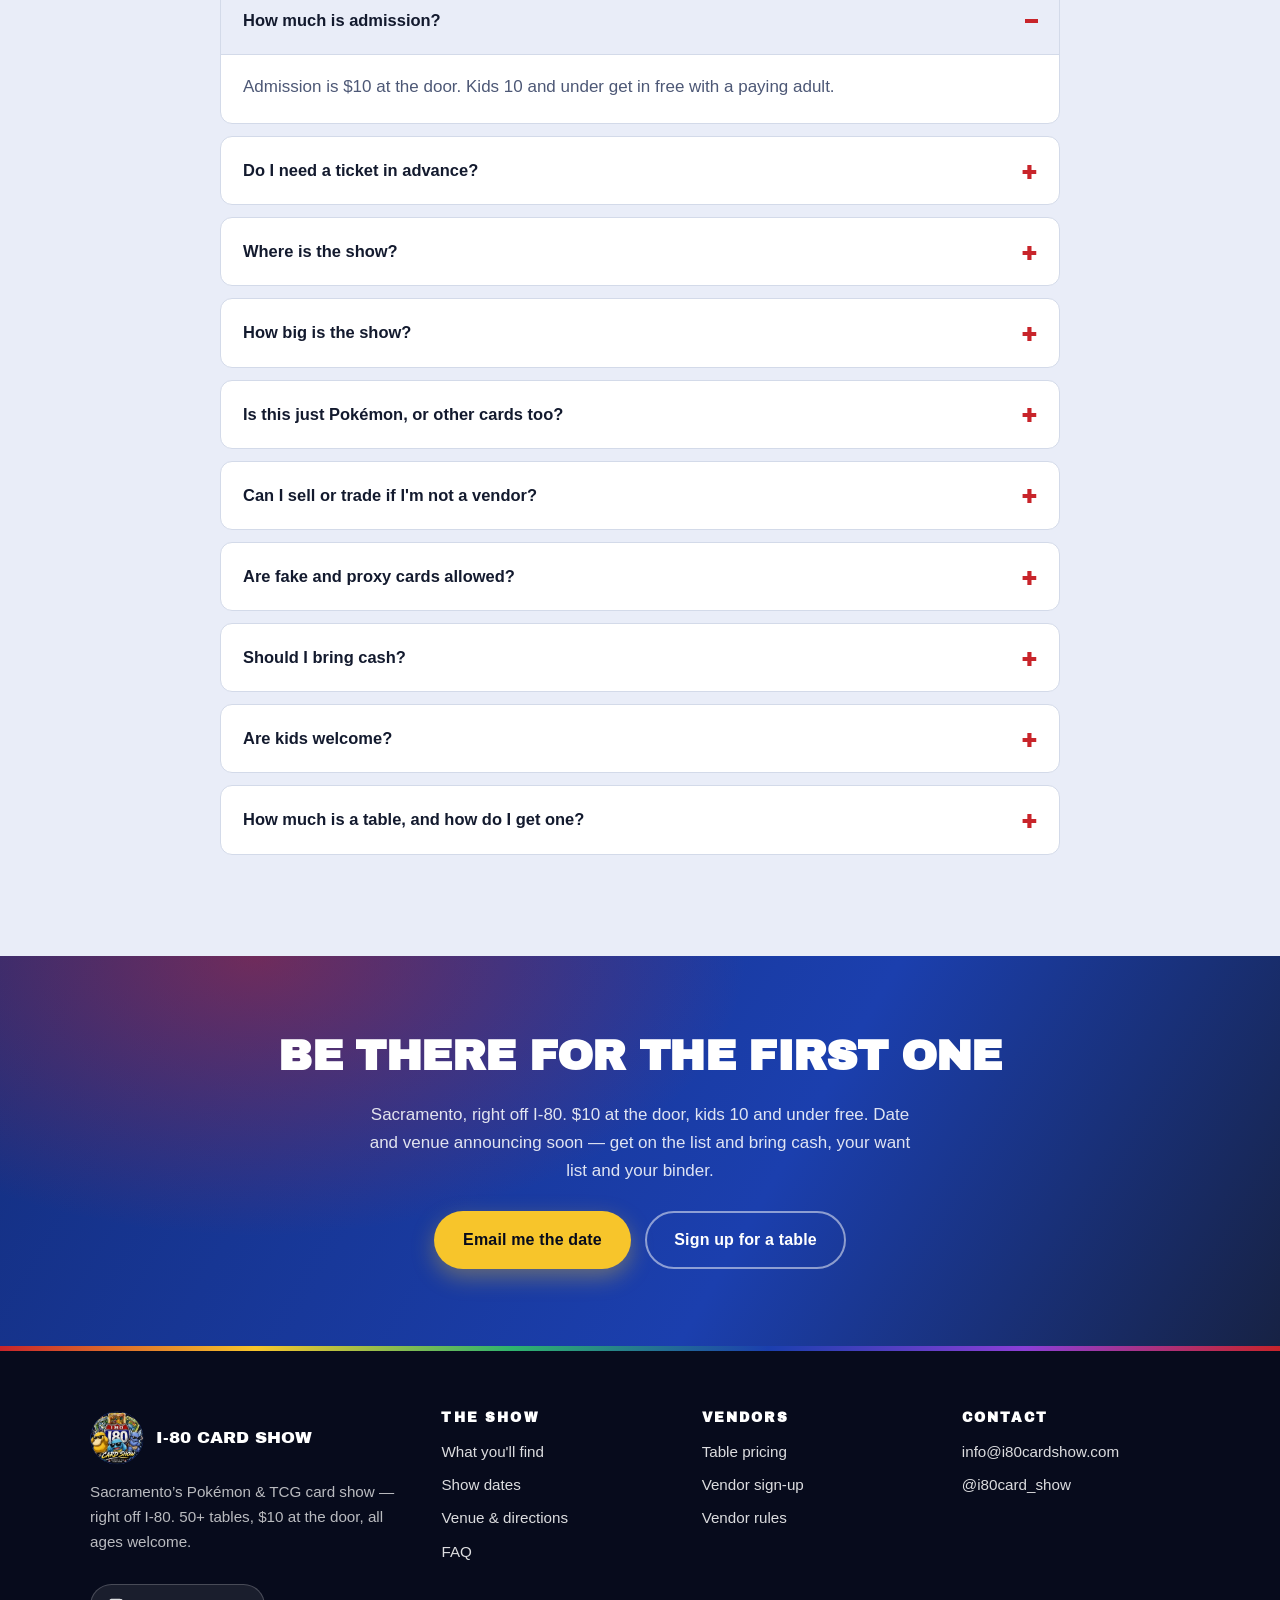
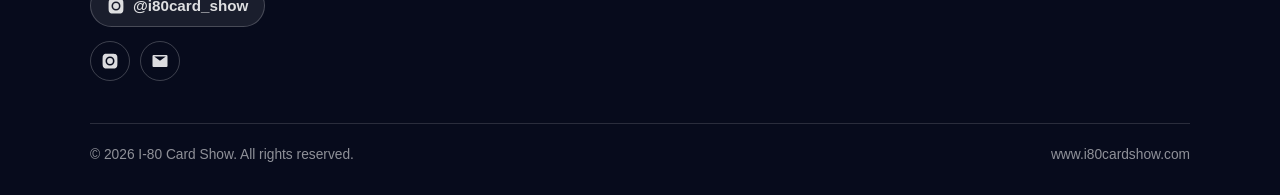
==== commit cb92d1ba: "Remove door prizes Drops the Door prizes panel, the midday raffle line from the show-day schedule, a" ====
--- a/index.html
+++ b/index.html
@@ -218,11 +218,6 @@
           <h3>Trading welcome</h3>
           <p>Trades happen across every table, and there's open table space up front for collectors who just want to swap.</p>
         </article>
-        <article class="card">
-          <div class="card__icon" aria-hidden="true">🎟️</div>
-          <h3>Door prizes</h3>
-          <p>Free raffle with every paid admission — packs, slabs and sealed product. Drawings run all day and you don't need to be present to win.</p>
-        </article>
       </div>
     </div>
   </section>
@@ -259,10 +254,6 @@
         <li>
           <div class="schedule__time">9:00 AM</div>
           <div class="schedule__what"><strong>Doors open</strong><span>$10 at the door, kids 10 and under free with an adult.</span></div>
-        </li>
-        <li>
-          <div class="schedule__time">12:00 PM</div>
-          <div class="schedule__what"><strong>Raffle drawings begin</strong><span>Winners posted at the front table and announced hourly.</span></div>
         </li>
         <li>
           <div class="schedule__time">3:00 PM</div>
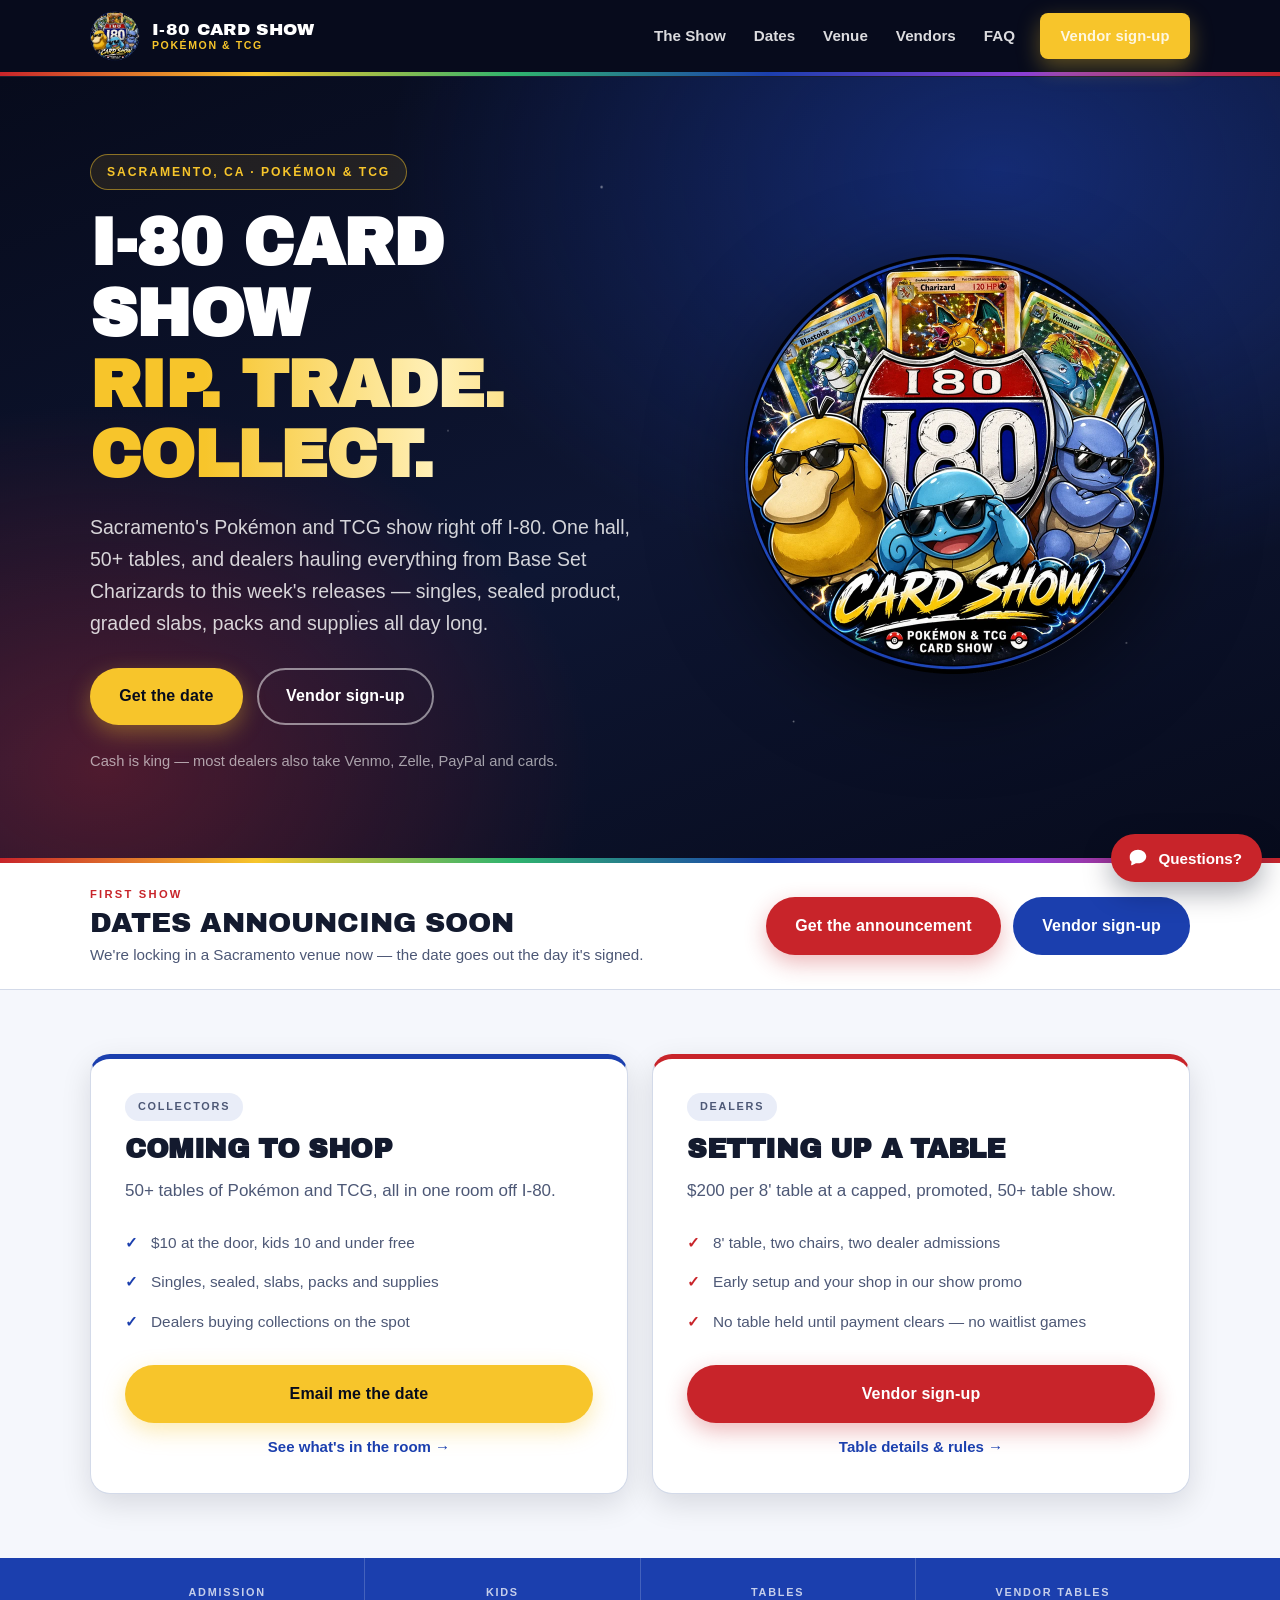
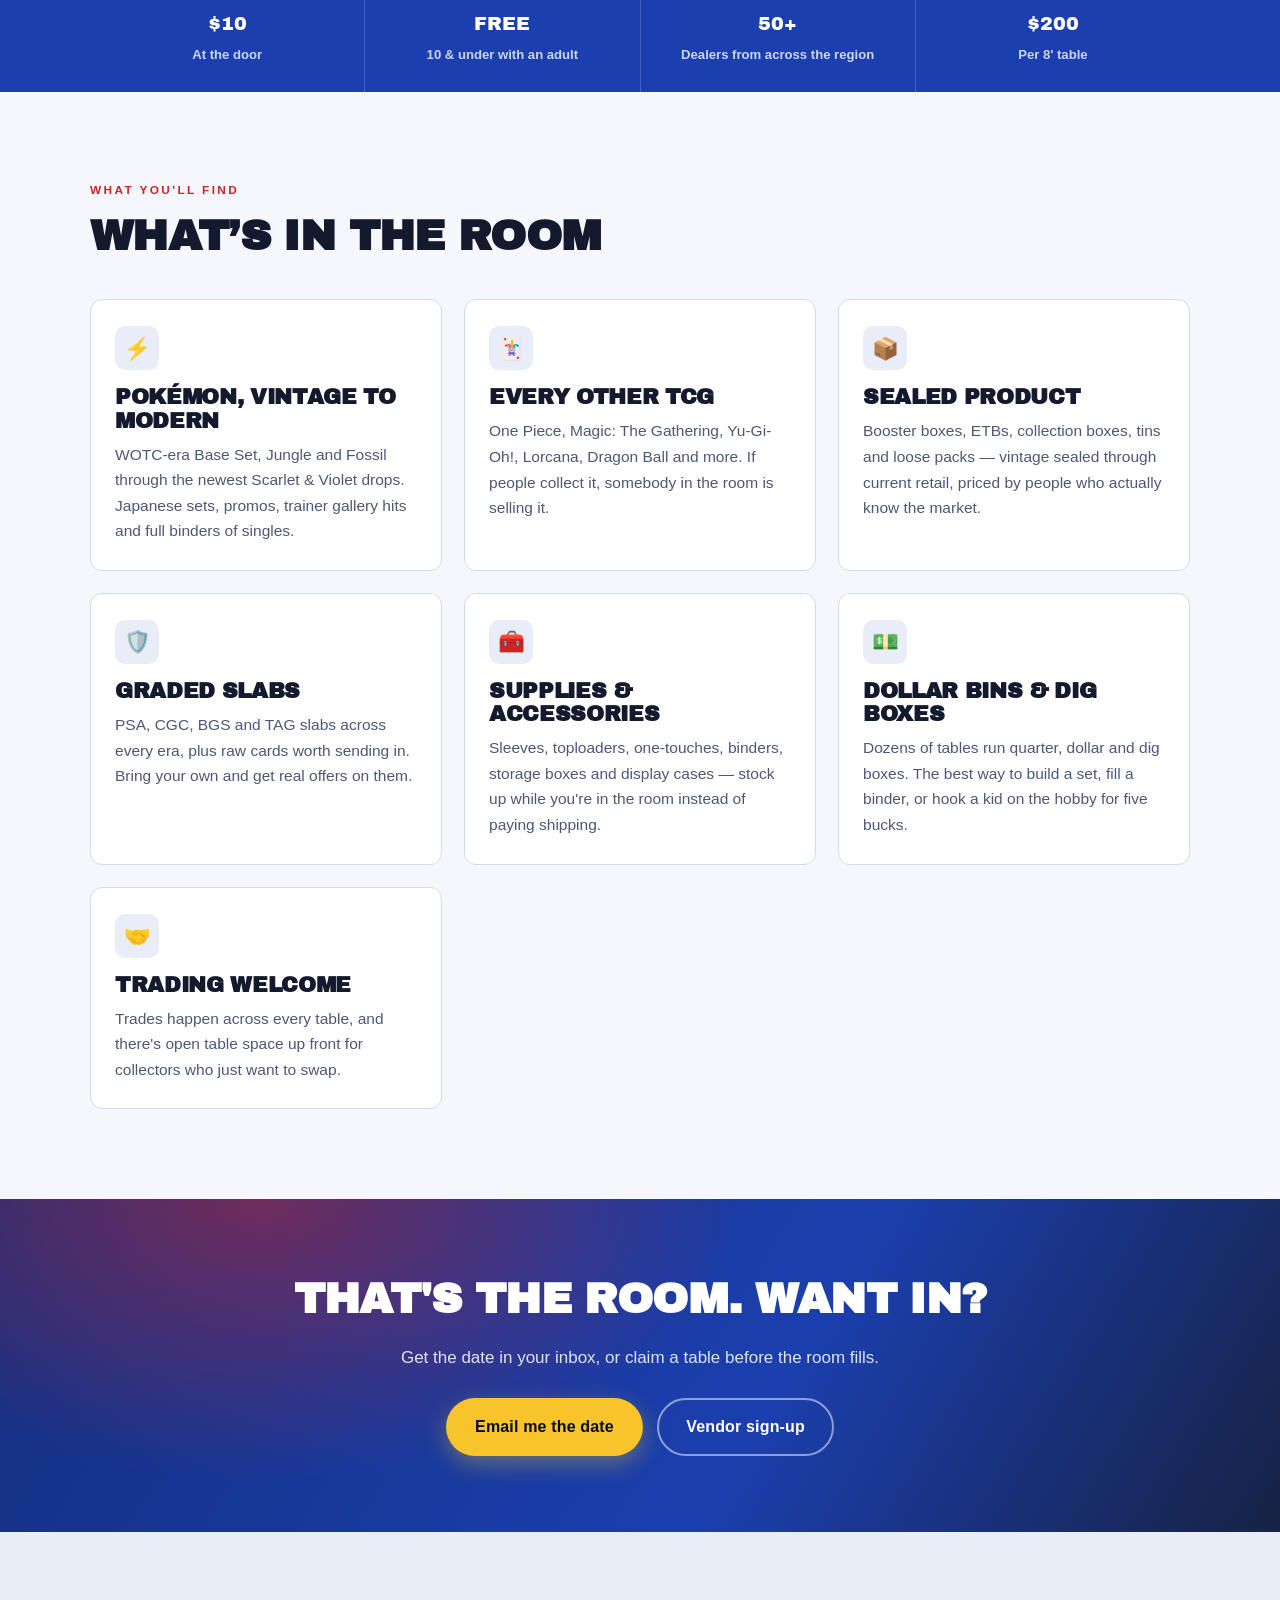
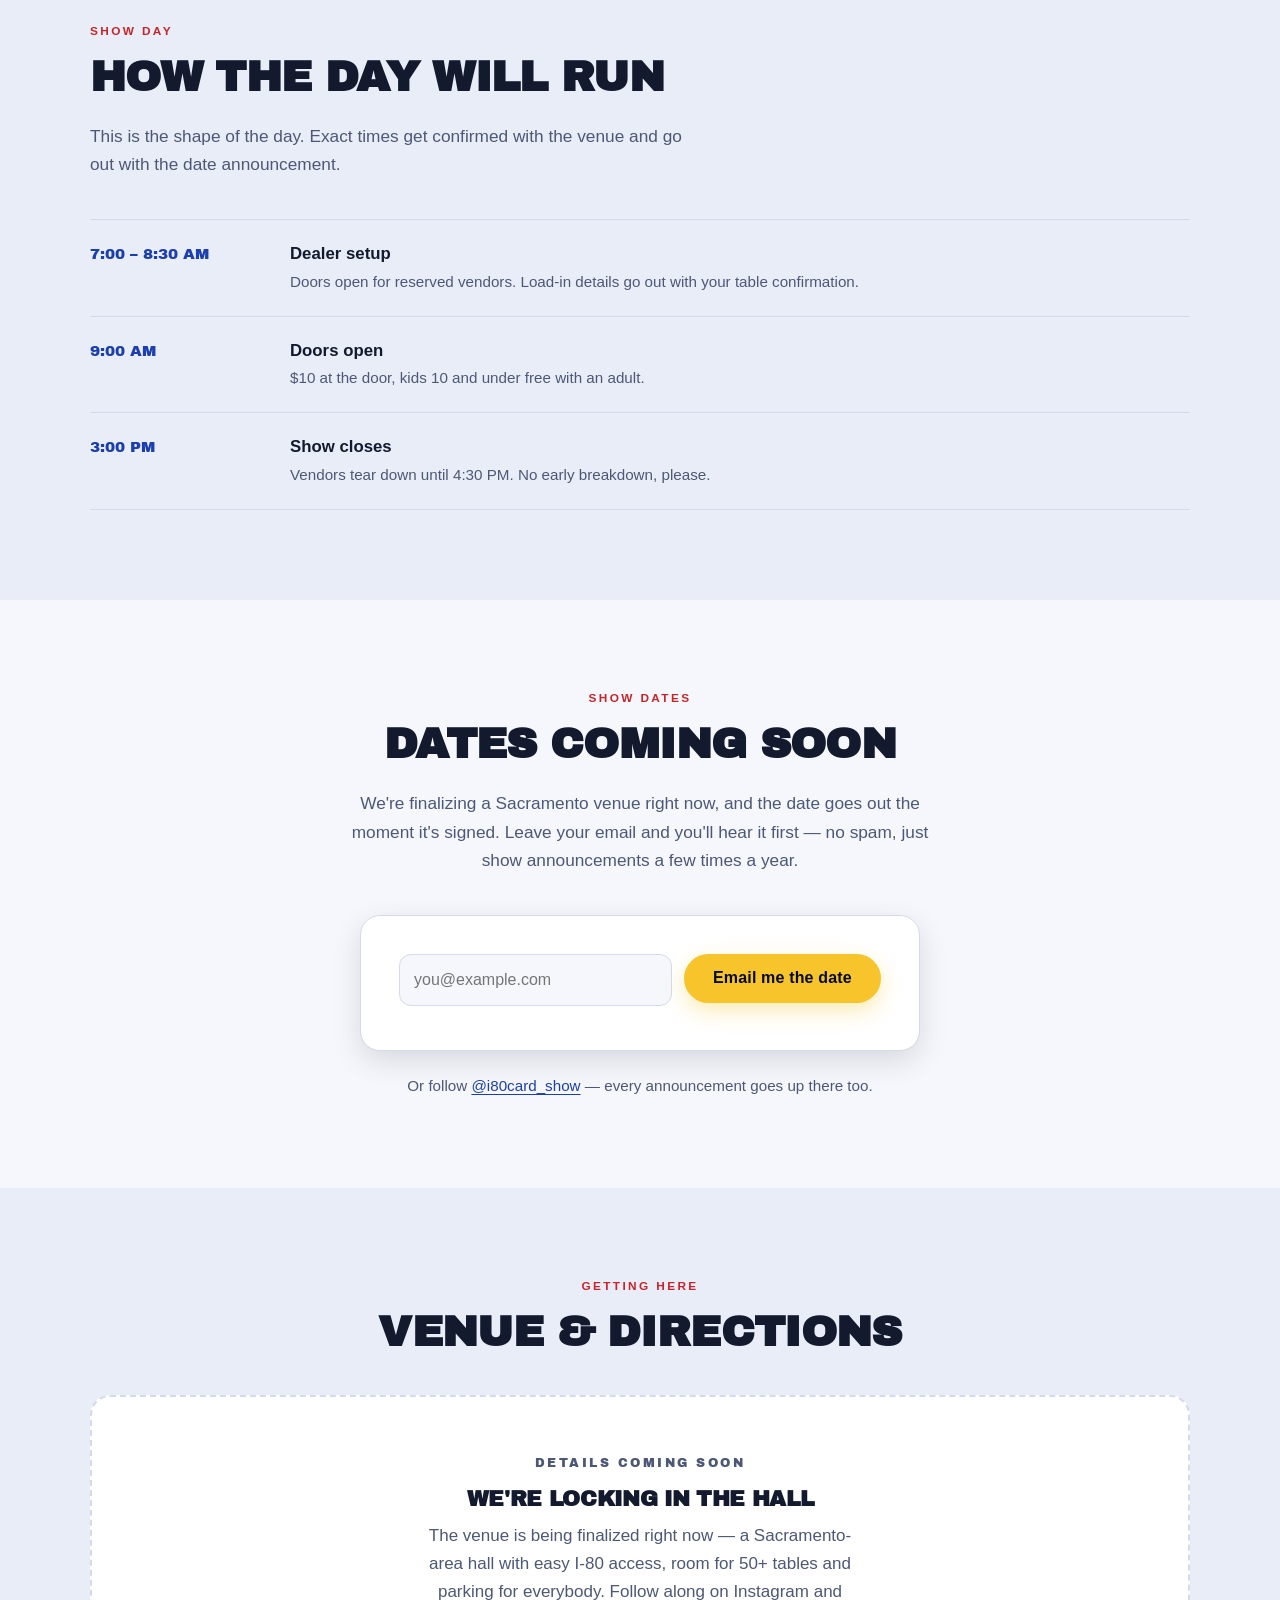
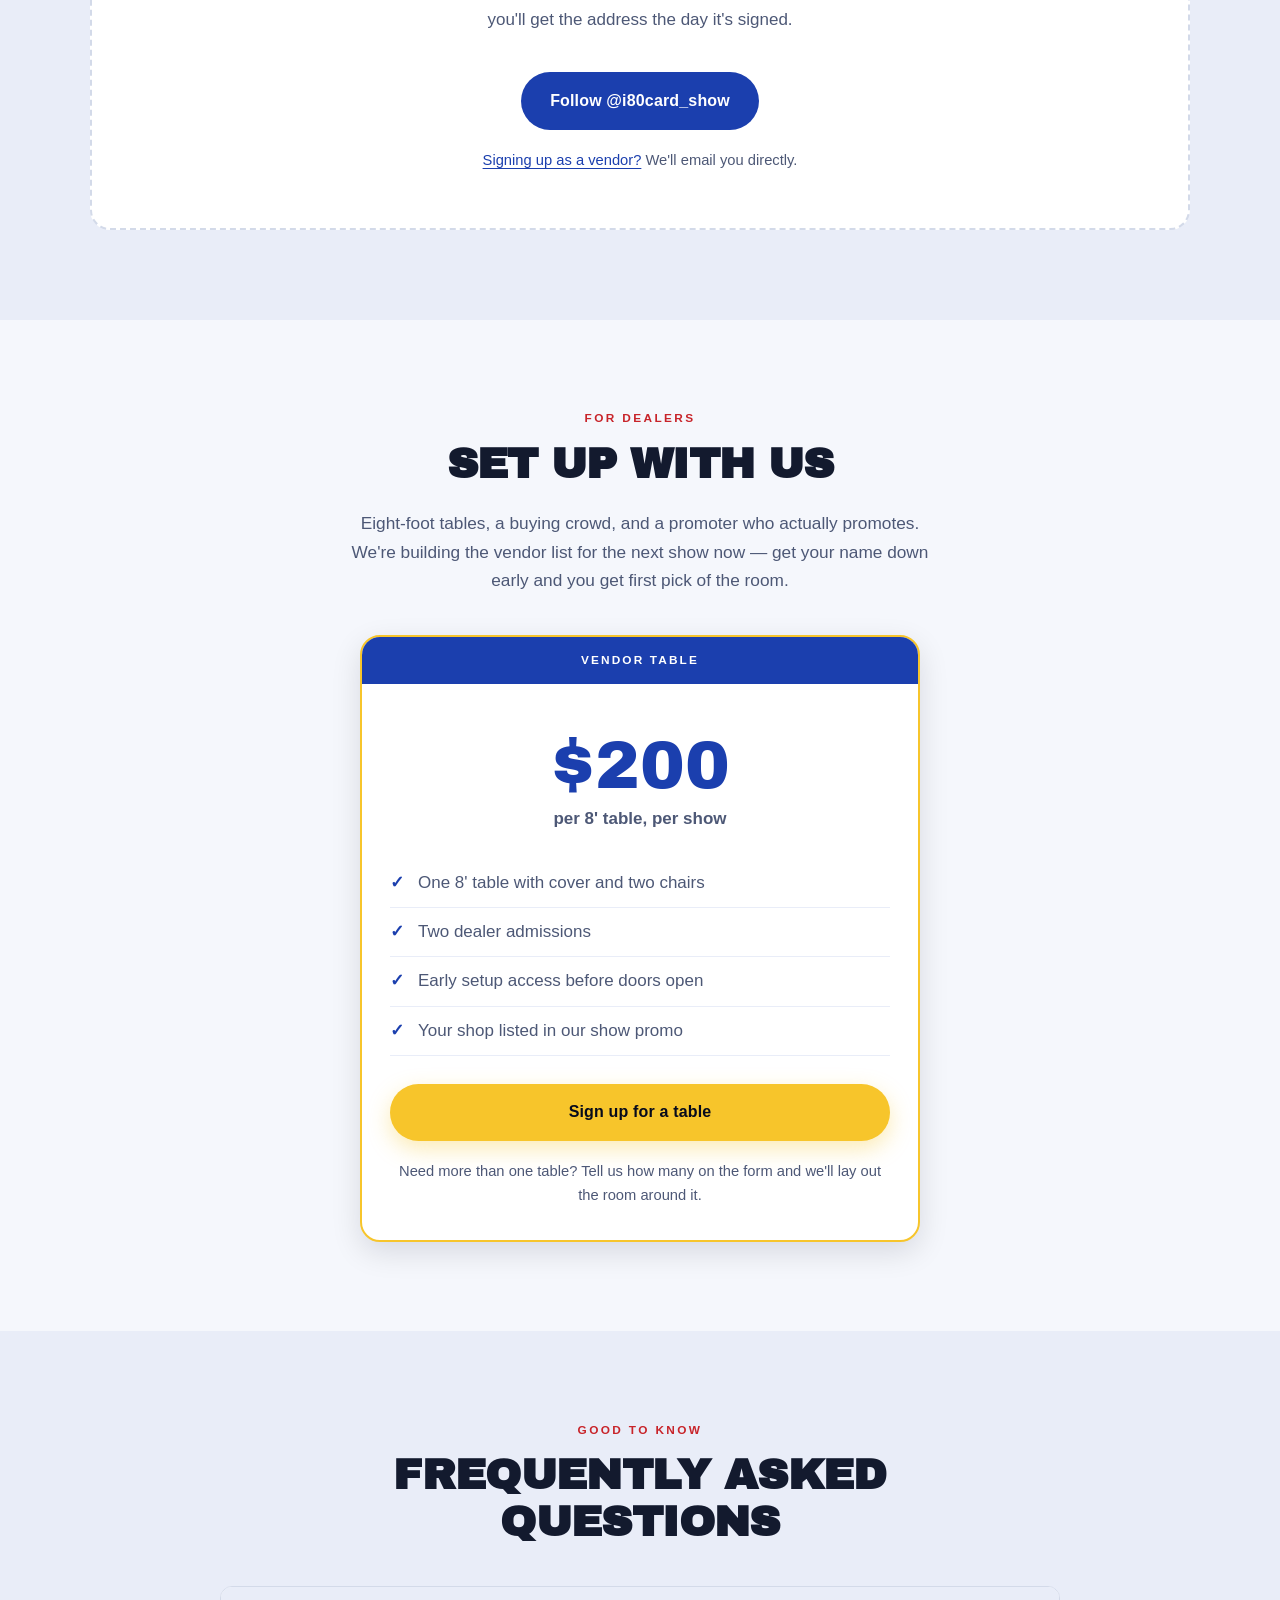
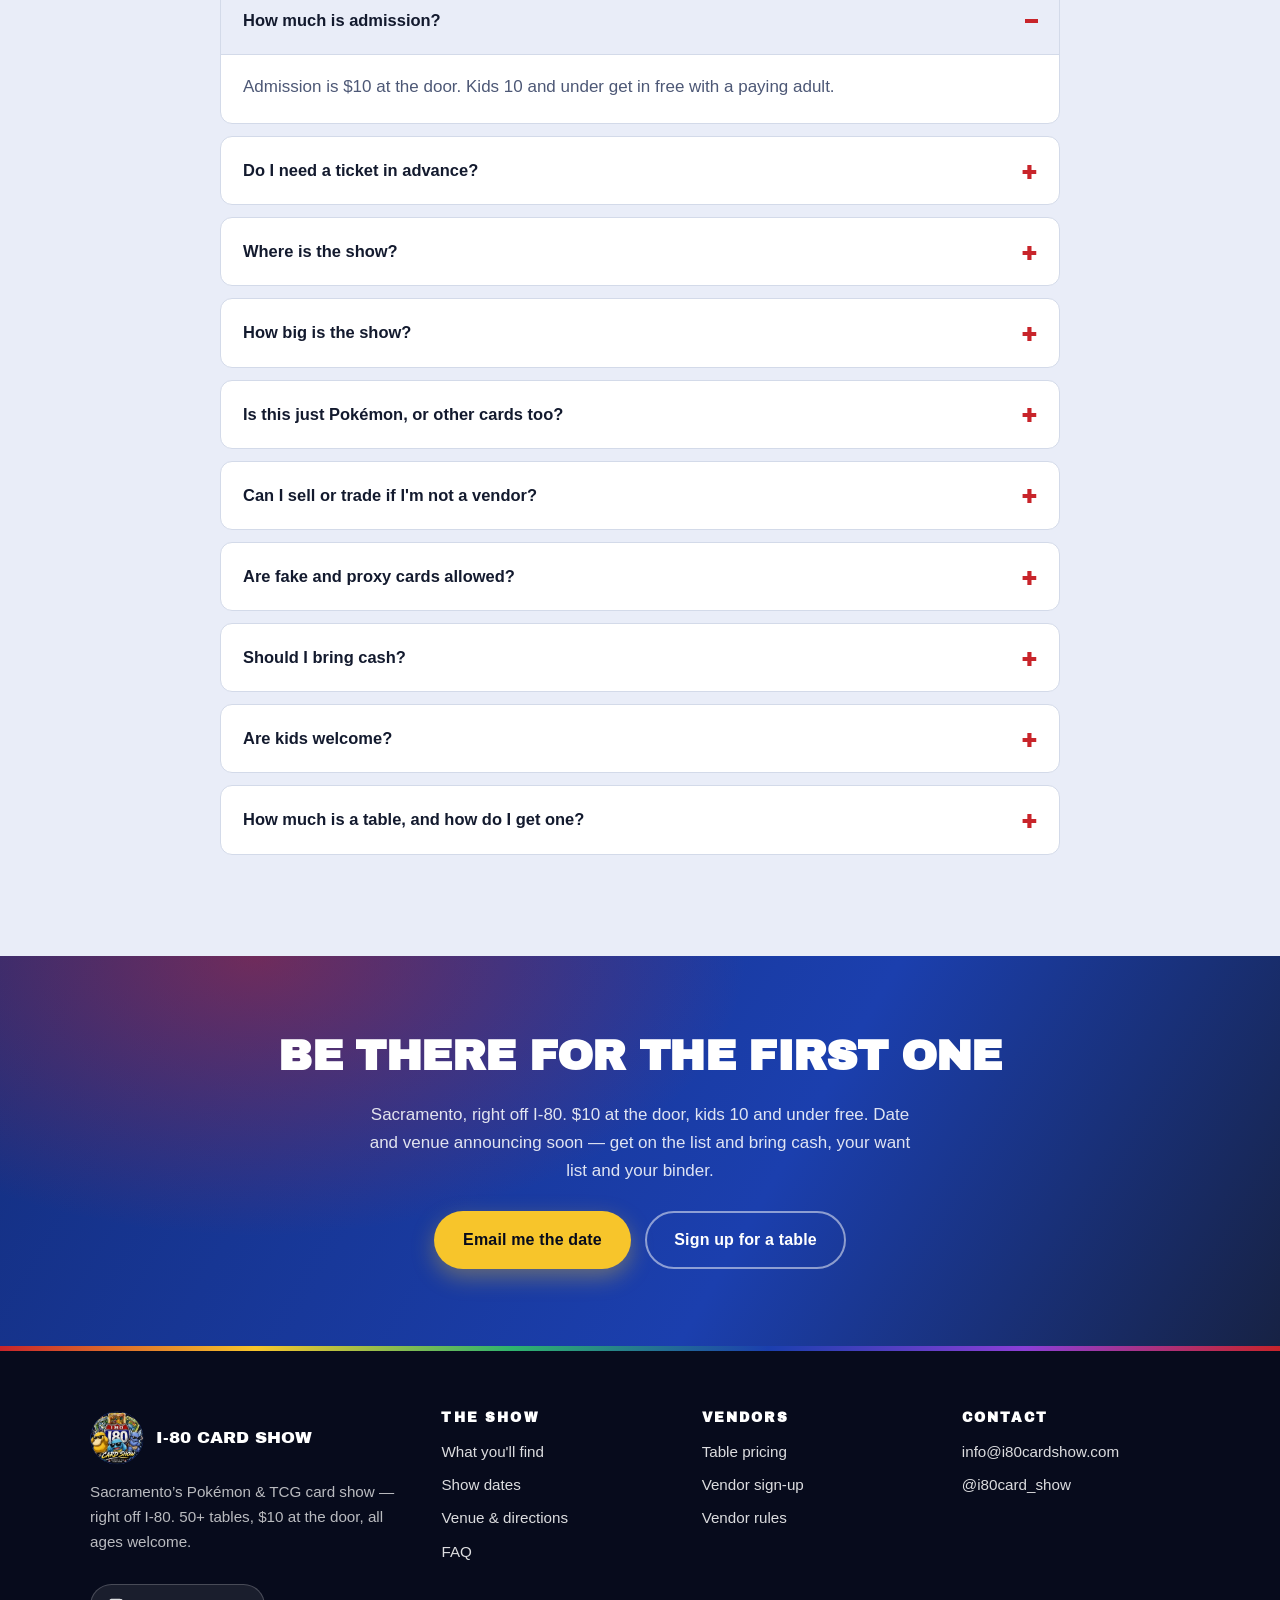
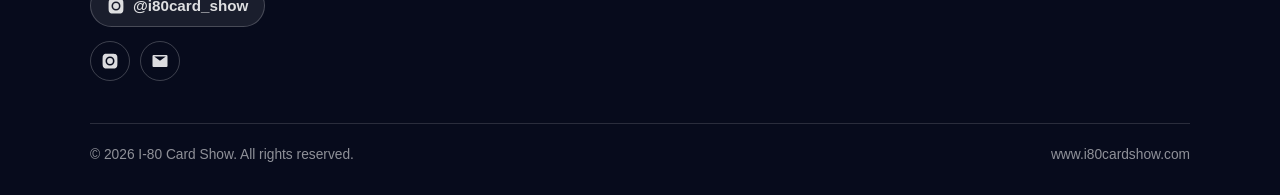
==== commit 7dfc0e4a: "Add a scripted help bubble A chat widget that answers the common questions from a keyword-matched li" ====
--- a/index.html
+++ b/index.html
@@ -509,6 +509,7 @@
 </div>
 
 <script src="assets/js/main.js" defer></script>
+<script src="assets/js/chat.js" defer></script>
 
 <!-- Structured data. While dates are TBD this describes the organization, not an
      event — publishing an Event with a placeholder date can put a wrong date in
--- a/assets/css/styles.css
+++ b/assets/css/styles.css
@@ -1142,3 +1142,194 @@
   .site-header, .nav, .cta-band, .form { display: none !important; }
   body { background: #fff; }
 }
+
+/* --------------------------------------------------------------------------
+   Help bubble (assets/js/chat.js)
+   -------------------------------------------------------------------------- */
+
+.chat {
+  position: fixed;
+  right: 18px;
+  bottom: 18px;
+  z-index: 95;
+  font-family: var(--font-body);
+}
+
+/* Sit above the sticky action bar on phones */
+@media (max-width: 900px) {
+  .chat--above-bar { bottom: calc(86px + env(safe-area-inset-bottom, 0px)); }
+}
+
+.chat__toggle {
+  display: inline-flex;
+  align-items: center;
+  gap: 9px;
+  padding: 13px 20px 13px 16px;
+  border: 0;
+  border-radius: 999px;
+  background: var(--red);
+  color: var(--white);
+  font-family: inherit;
+  font-size: 0.95rem;
+  font-weight: 800;
+  cursor: pointer;
+  box-shadow: 0 10px 28px rgba(7, 11, 28, 0.35);
+  transition: transform 0.15s ease, background-color 0.15s ease;
+}
+.chat__toggle:hover { transform: translateY(-2px); background: var(--red-dark); }
+.chat__toggle svg { width: 22px; height: 22px; fill: currentColor; flex: none; }
+.chat__icon-close { display: none; }
+.chat.is-open .chat__icon-open { display: none; }
+.chat.is-open .chat__icon-close { display: block; }
+.chat.is-open .chat__toggle-label { display: none; }
+.chat.is-open .chat__toggle { padding: 13px; }
+
+@media (max-width: 420px) {
+  .chat__toggle-label { display: none; }
+  .chat__toggle { padding: 13px; }
+}
+
+.chat__panel {
+  position: absolute;
+  right: 0;
+  bottom: calc(100% + 12px);
+  width: min(360px, calc(100vw - 36px));
+  max-height: min(70vh, 540px);
+  display: flex;
+  flex-direction: column;
+  background: var(--white);
+  border: 1px solid var(--line);
+  border-radius: var(--radius-lg);
+  box-shadow: var(--shadow-lg);
+  overflow: hidden;
+}
+
+/* the class below sets display:flex, which would otherwise beat [hidden] */
+.chat__panel[hidden] { display: none; }
+
+.chat__head {
+  display: flex;
+  align-items: center;
+  justify-content: space-between;
+  gap: 12px;
+  padding: 14px 10px 14px 18px;
+  background: var(--space);
+  color: var(--white);
+  border-bottom: 3px solid transparent;
+  border-image: var(--holo) 1;
+}
+.chat__title {
+  font-family: var(--font-display);
+  font-size: 0.82rem;
+  letter-spacing: 0.14em;
+  text-transform: uppercase;
+}
+.chat__close {
+  background: transparent;
+  border: 0;
+  color: rgba(255, 255, 255, 0.75);
+  font-size: 1.6rem;
+  line-height: 1;
+  padding: 0 10px;
+  cursor: pointer;
+}
+.chat__close:hover { color: var(--white); }
+
+.chat__log {
+  flex: 1;
+  overflow-y: auto;
+  padding: 16px;
+  background: var(--paper);
+  display: flex;
+  flex-direction: column;
+  gap: 10px;
+}
+
+.chat__msg {
+  max-width: 85%;
+  padding: 11px 14px;
+  border-radius: 14px;
+  font-size: 0.93rem;
+  line-height: 1.5;
+}
+.chat__msg--bot {
+  align-self: flex-start;
+  background: var(--white);
+  border: 1px solid var(--line);
+  border-bottom-left-radius: 4px;
+  color: var(--ink);
+}
+.chat__msg--user {
+  align-self: flex-end;
+  background: var(--blue);
+  border-bottom-right-radius: 4px;
+  color: var(--white);
+}
+.chat__msg a { color: var(--blue); font-weight: 700; }
+.chat__msg--user a { color: var(--white); }
+
+.chat__chips { display: flex; flex-wrap: wrap; gap: 7px; }
+.chat__chip {
+  padding: 7px 13px;
+  border: 1px solid var(--blue);
+  border-radius: 999px;
+  background: transparent;
+  color: var(--blue);
+  font-family: inherit;
+  font-size: 0.83rem;
+  font-weight: 700;
+  cursor: pointer;
+  transition: background-color 0.15s ease, color 0.15s ease;
+}
+.chat__chip:hover { background: var(--blue); color: var(--white); }
+
+/* Typing dots */
+.chat__dots { display: inline-flex; gap: 4px; padding: 2px 0; }
+.chat__dots i {
+  width: 6px; height: 6px;
+  border-radius: 50%;
+  background: var(--ink-soft);
+  opacity: 0.4;
+  animation: chat-dot 1.1s infinite ease-in-out;
+}
+.chat__dots i:nth-child(2) { animation-delay: 0.15s; }
+.chat__dots i:nth-child(3) { animation-delay: 0.3s; }
+@keyframes chat-dot {
+  0%, 60%, 100% { opacity: 0.35; transform: translateY(0); }
+  30% { opacity: 1; transform: translateY(-3px); }
+}
+
+.chat__form {
+  display: flex;
+  gap: 8px;
+  padding: 12px;
+  border-top: 1px solid var(--line);
+  background: var(--white);
+}
+.chat__input {
+  flex: 1;
+  min-width: 0;
+  font: inherit;
+  font-size: 0.95rem;
+  padding: 10px 13px;
+  border: 1px solid var(--line);
+  border-radius: 999px;
+  background: var(--paper);
+  color: var(--ink);
+}
+.chat__input:focus { border-color: var(--blue); background: var(--white); }
+.chat__send {
+  flex: none;
+  width: 42px; height: 42px;
+  display: grid;
+  place-items: center;
+  border: 0;
+  border-radius: 50%;
+  background: var(--blue);
+  color: var(--white);
+  cursor: pointer;
+}
+.chat__send:hover { background: var(--blue-dark); }
+.chat__send svg { width: 19px; height: 19px; fill: currentColor; }
+
+@media print { .chat { display: none !important; } }
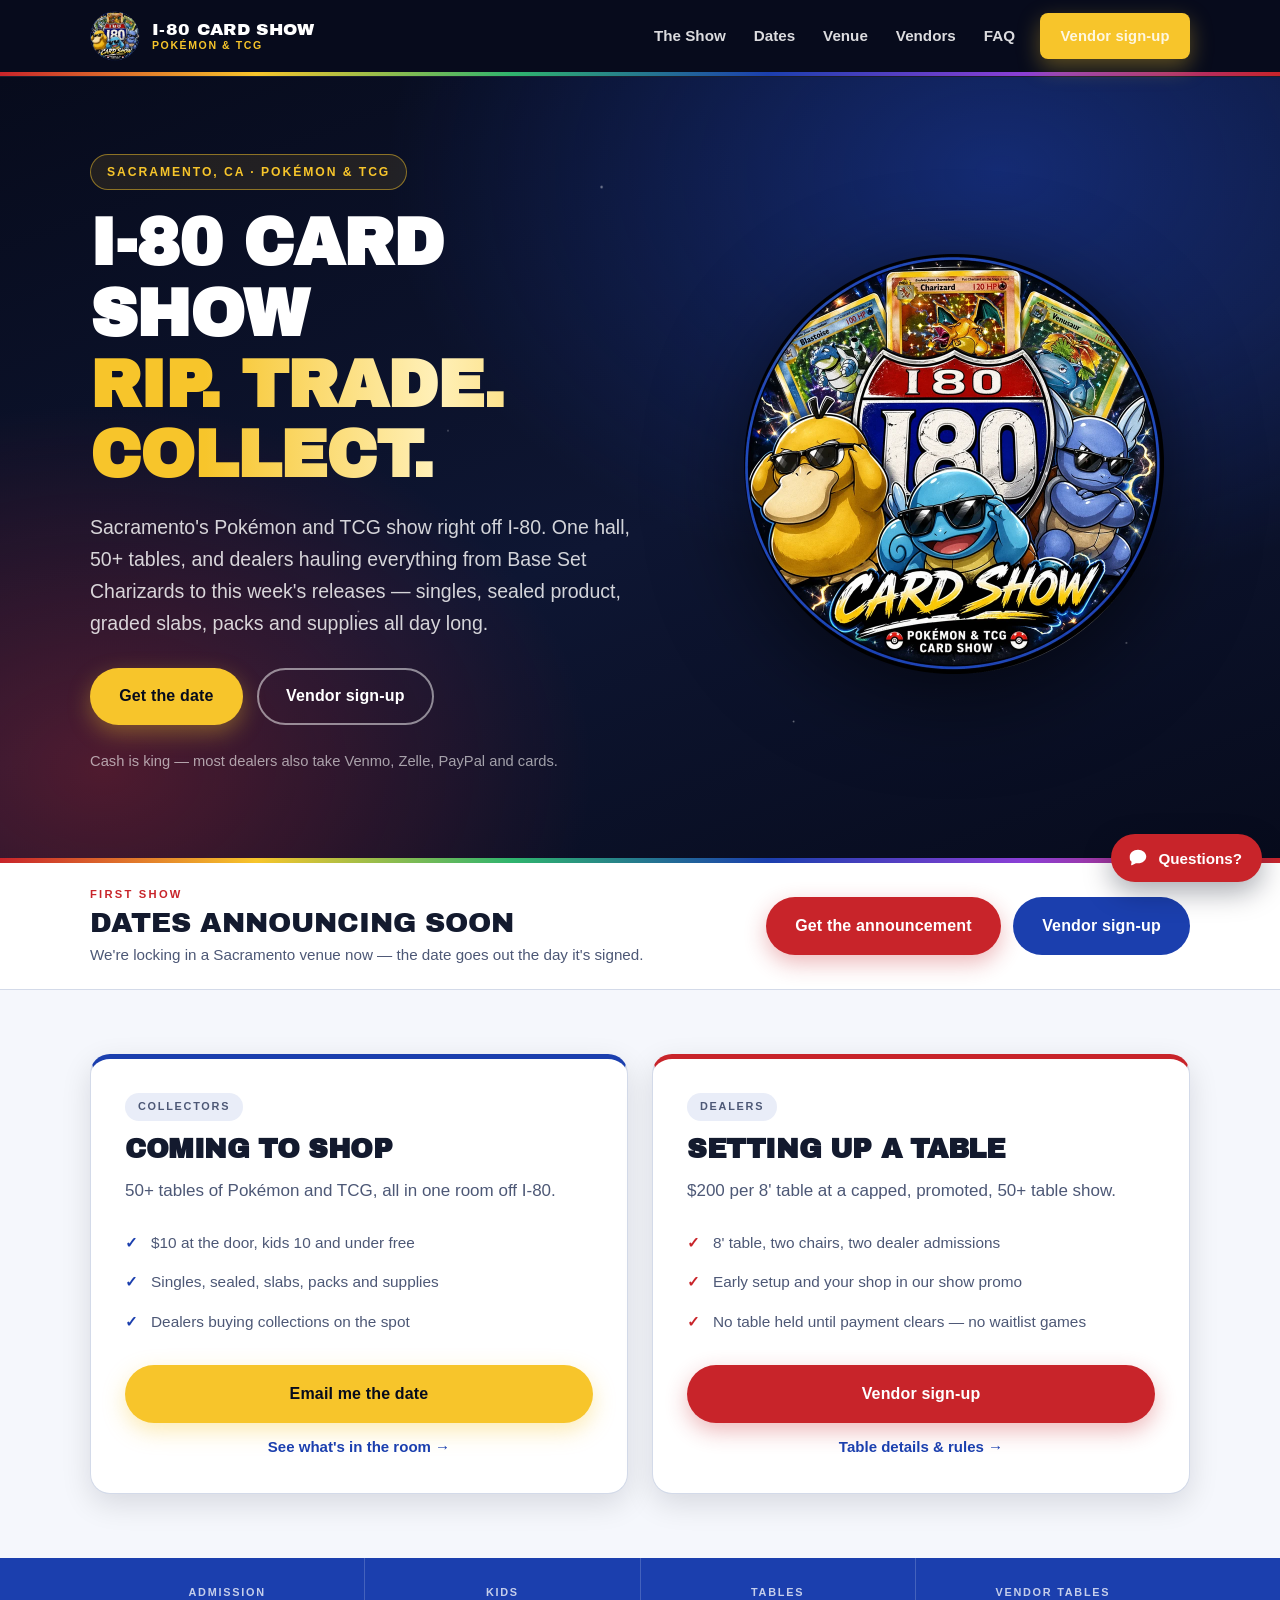
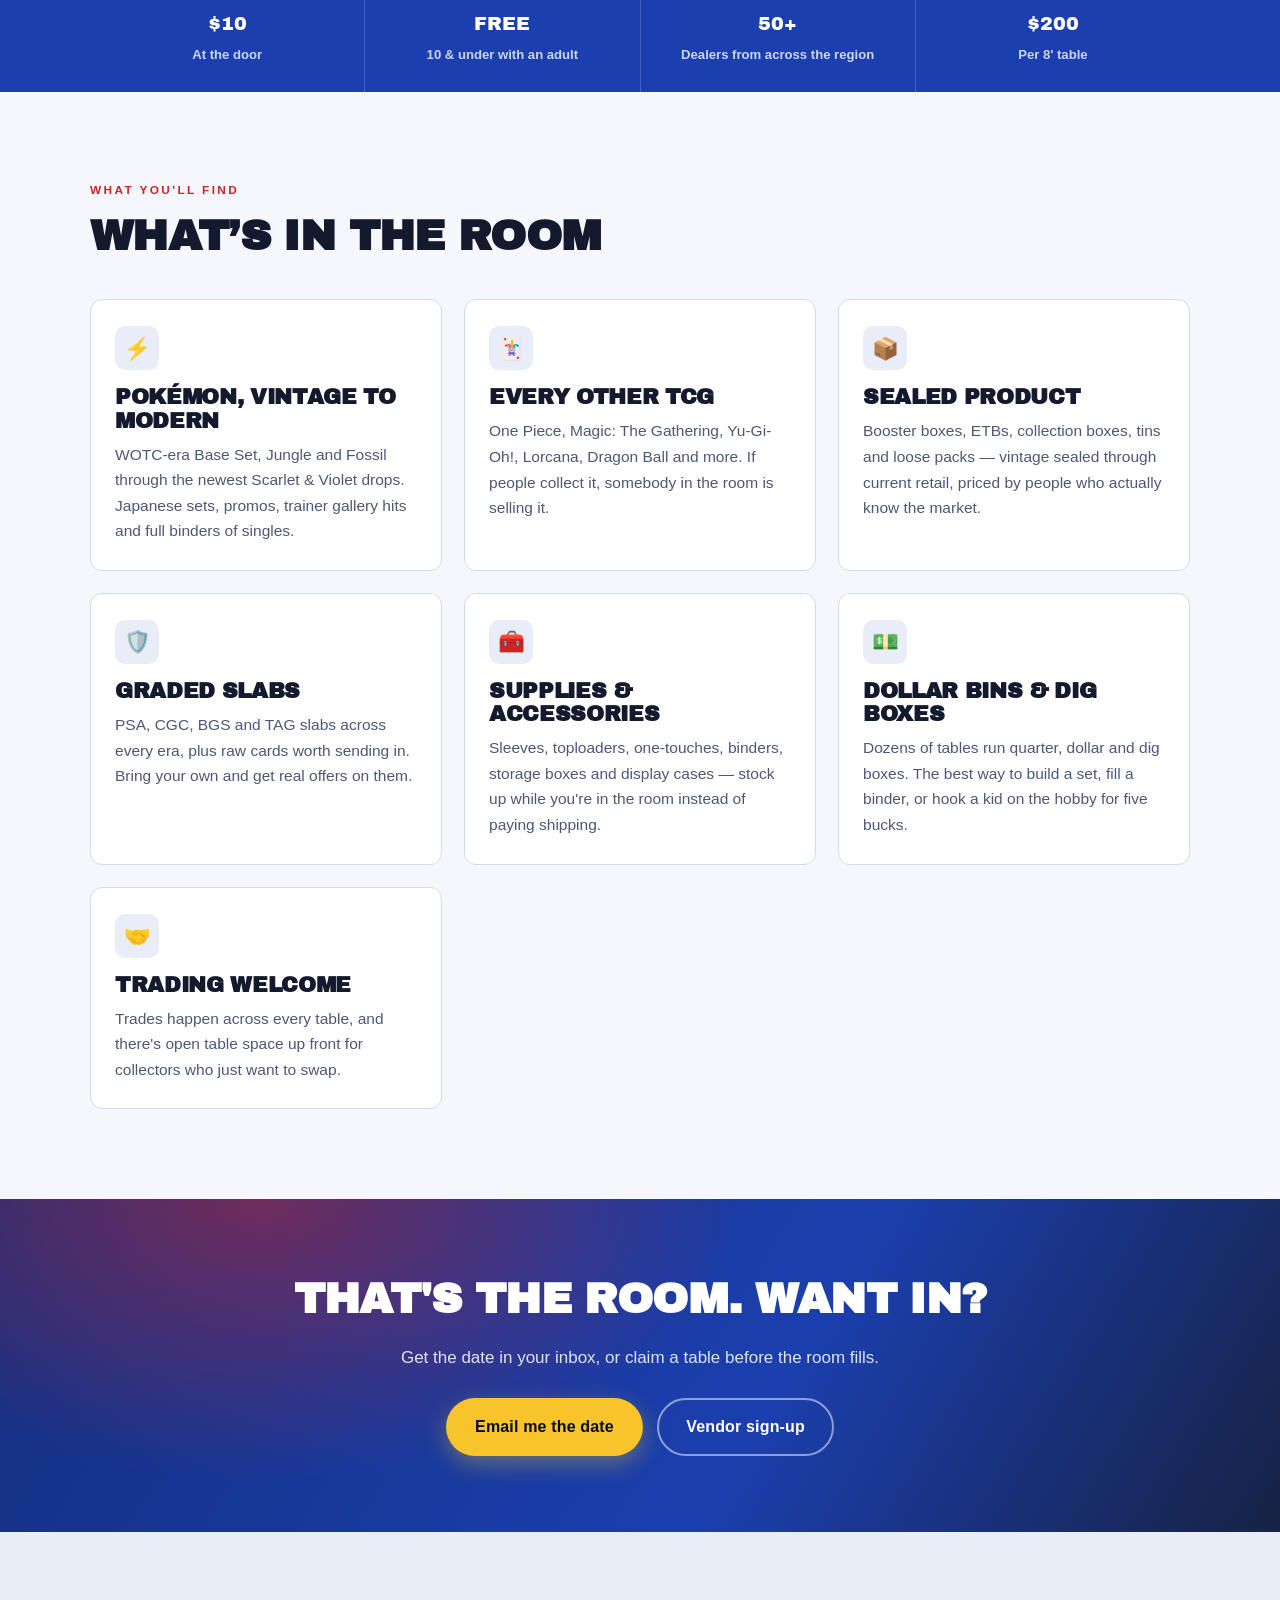
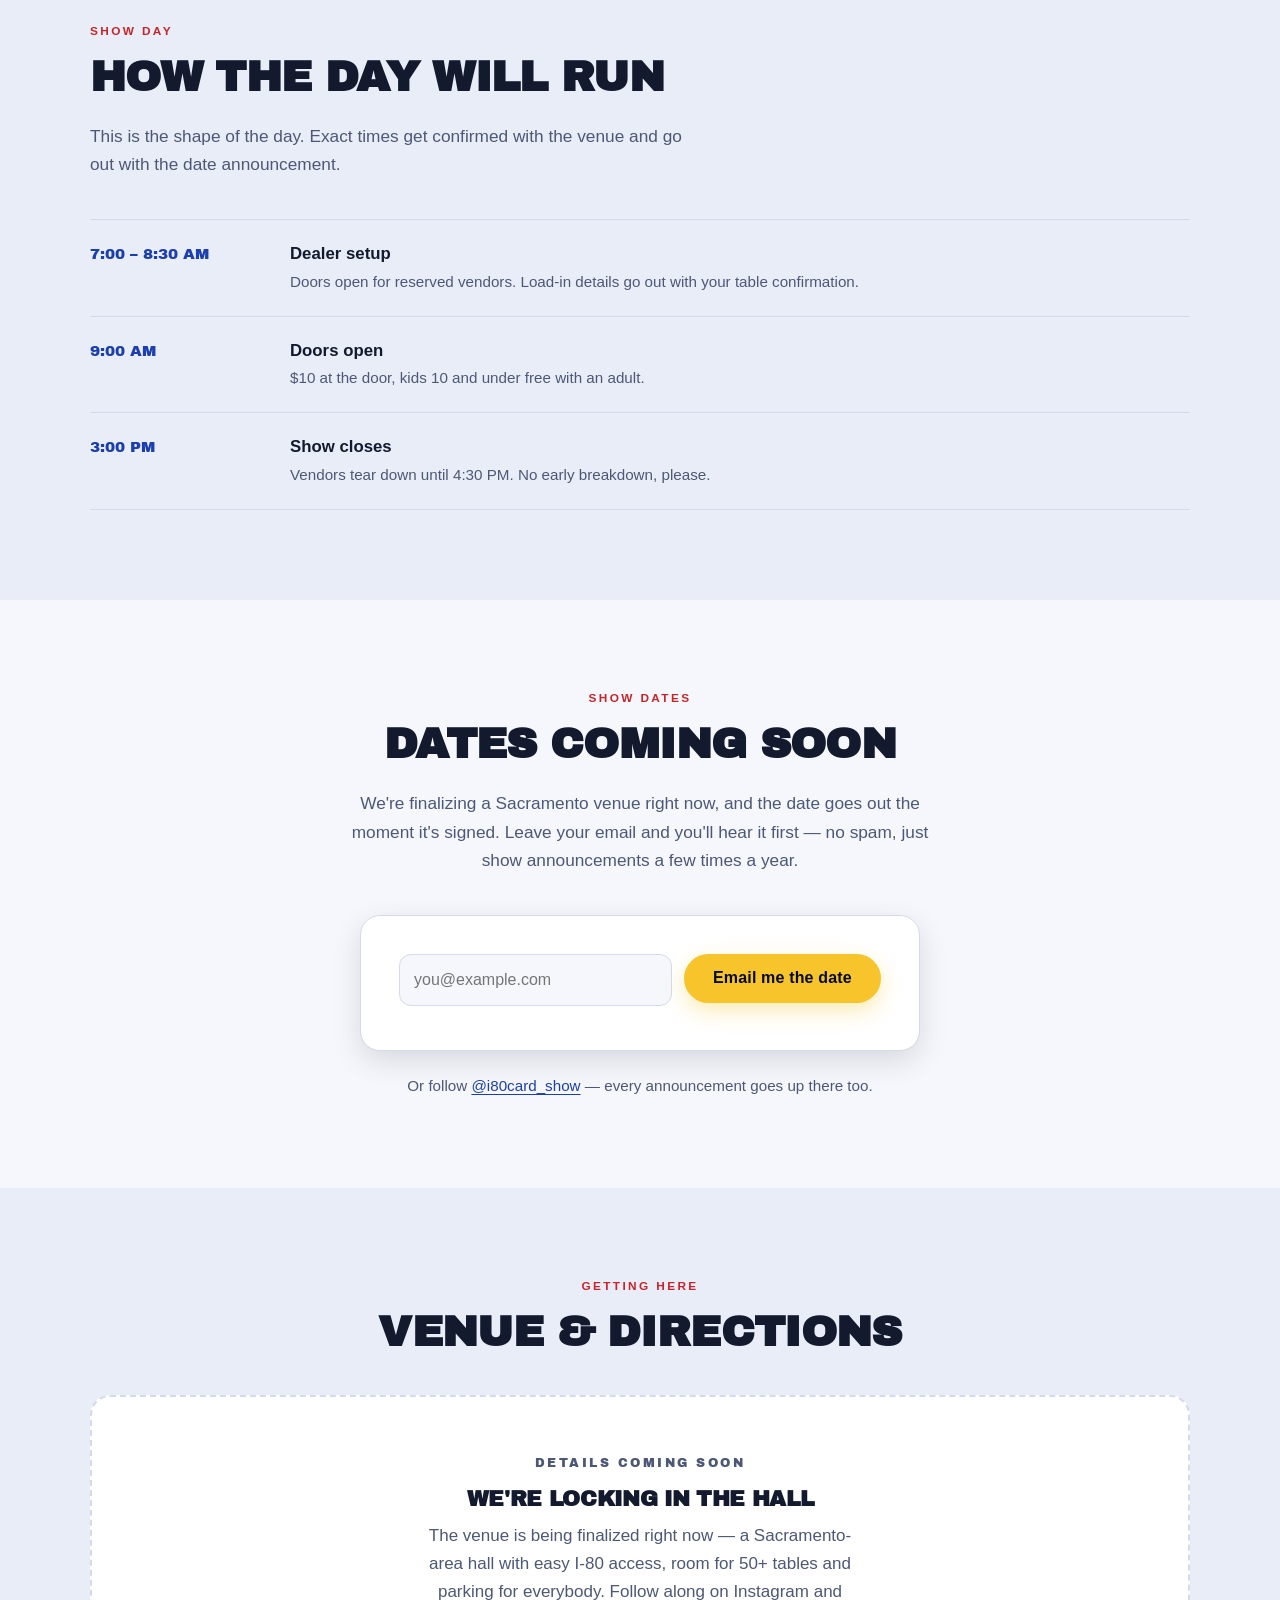
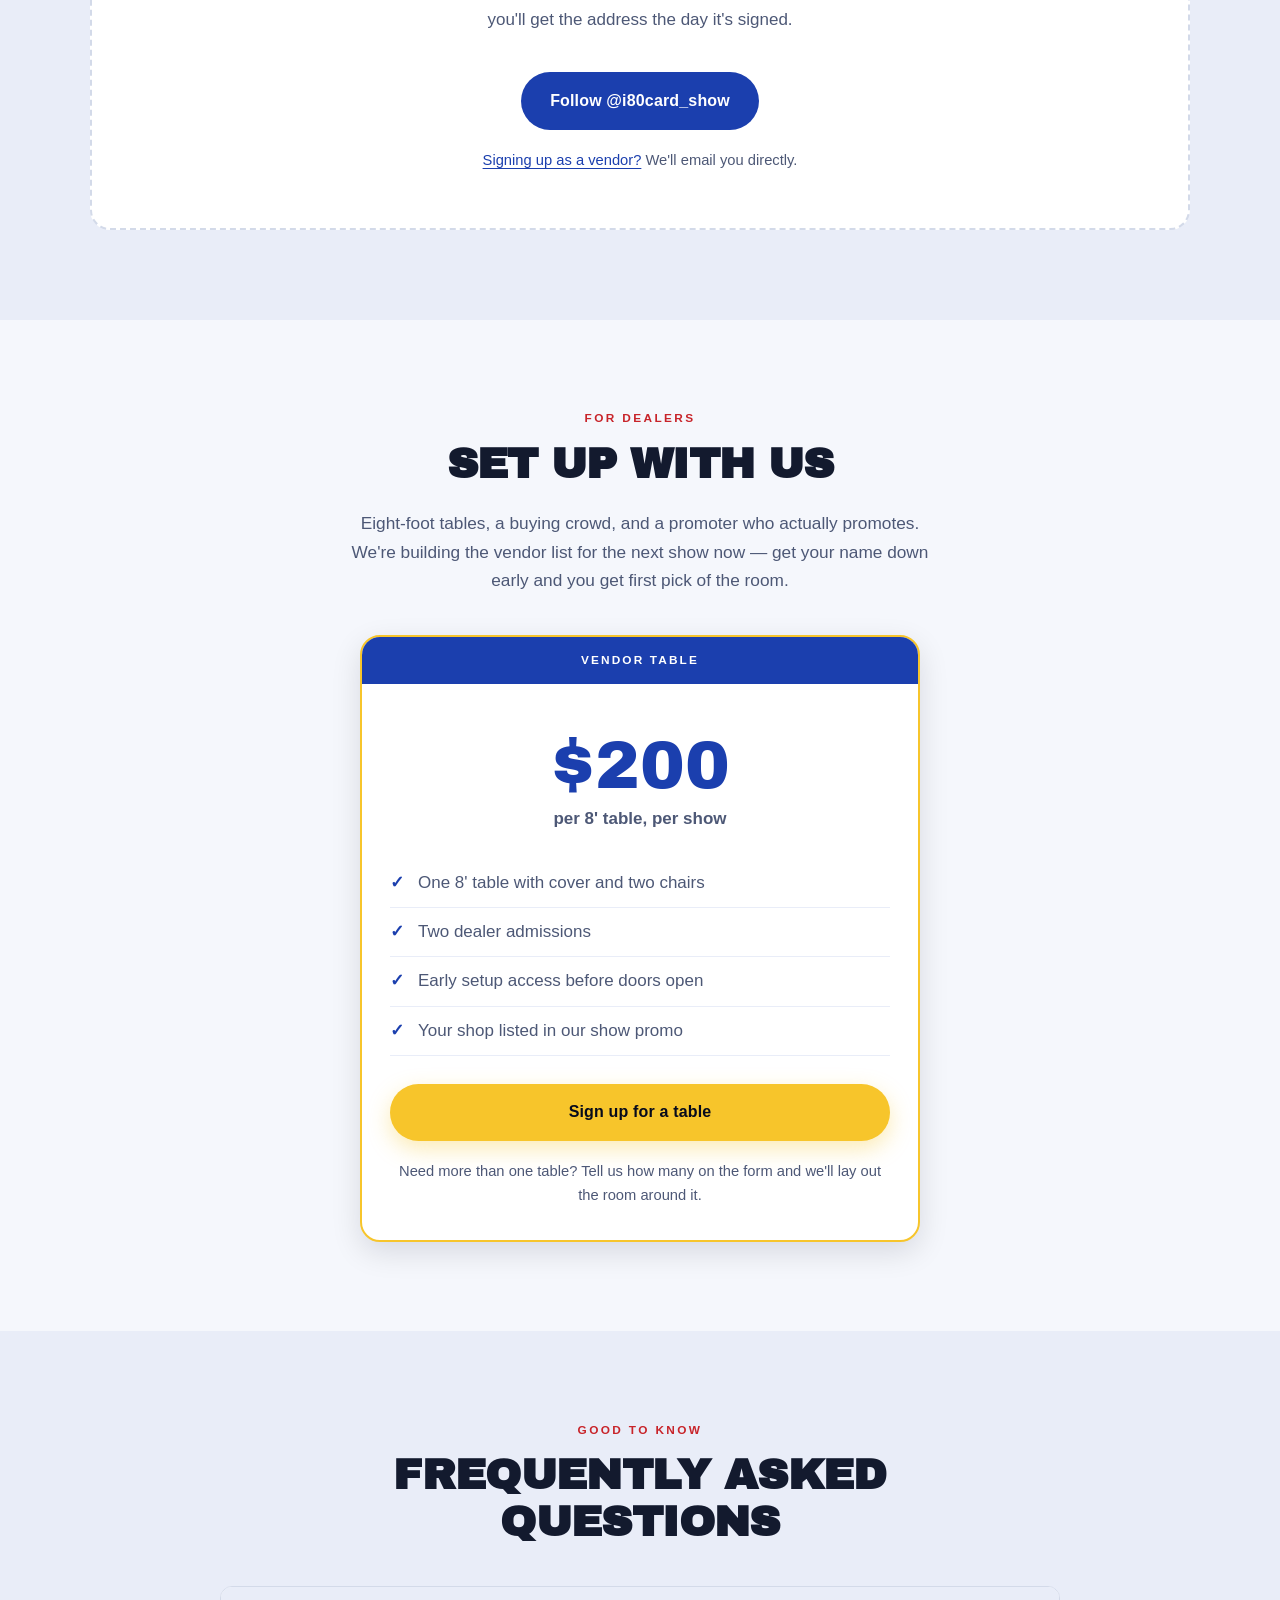
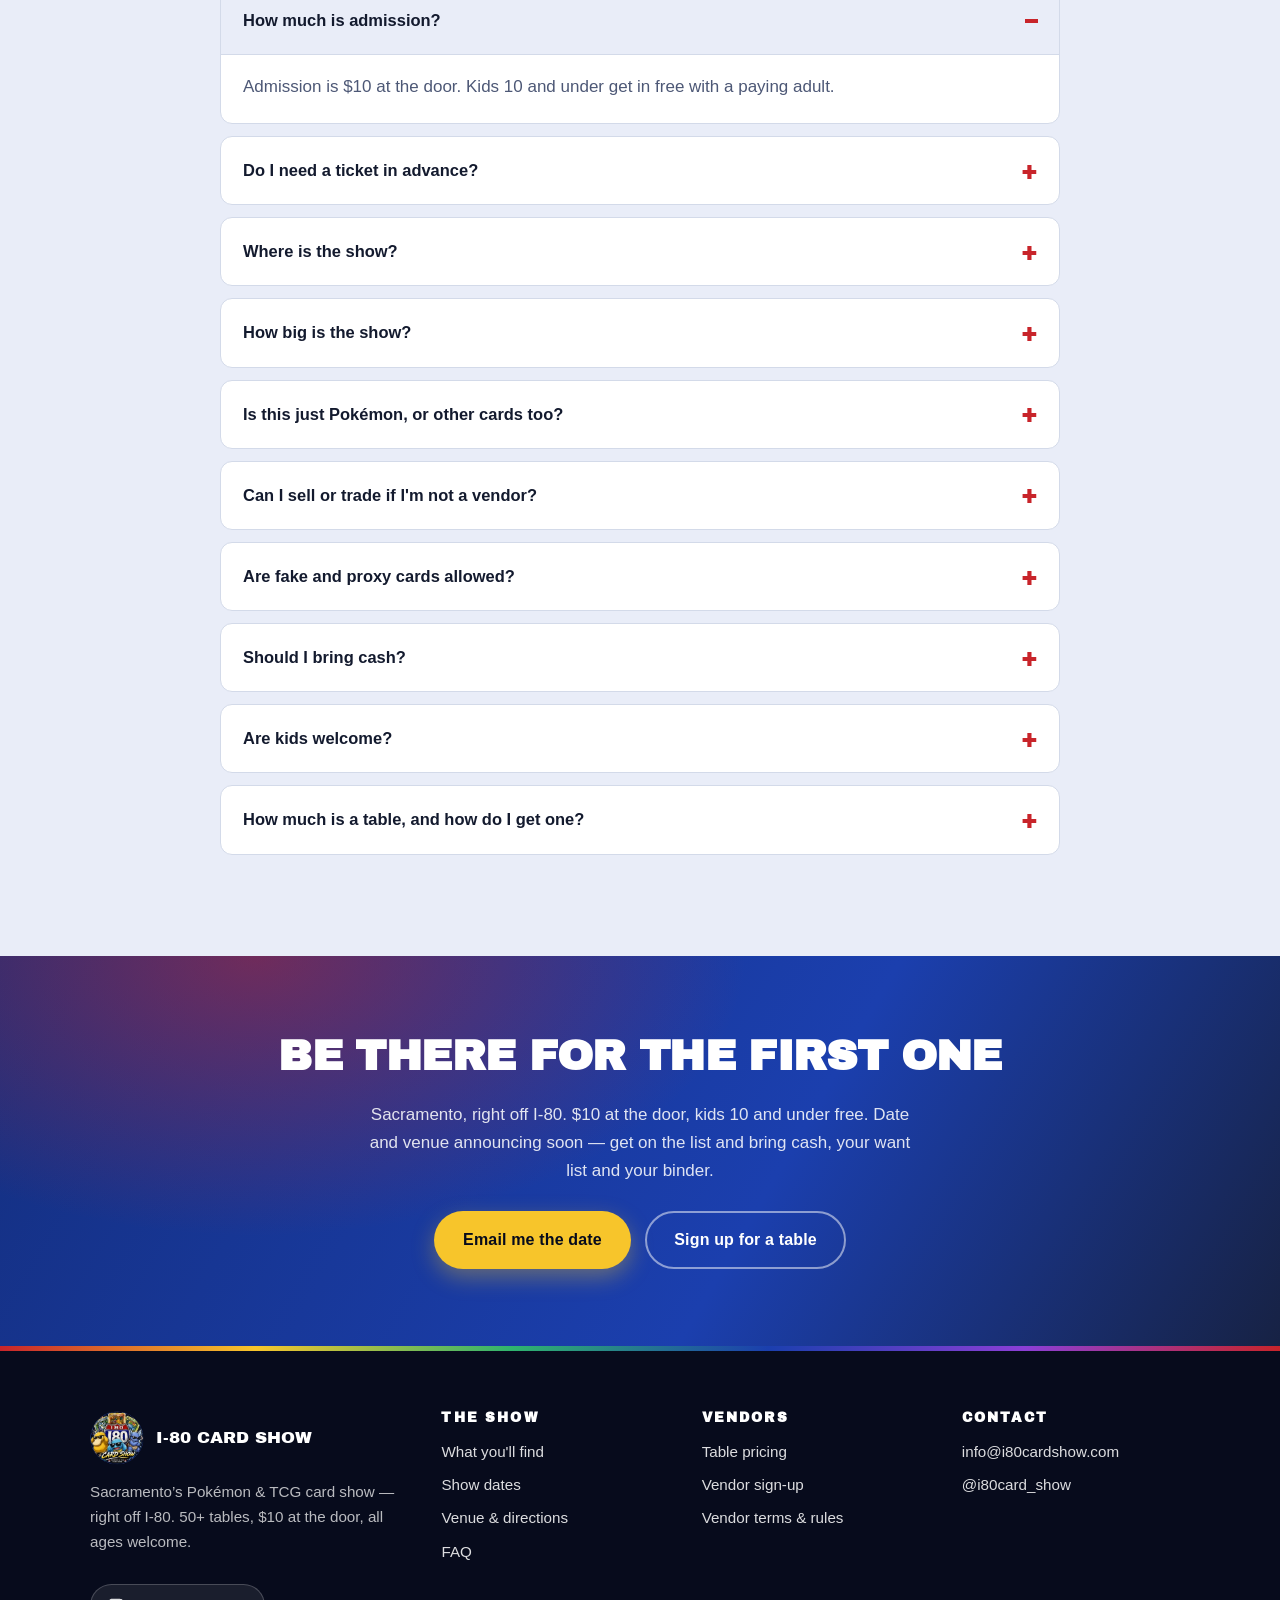
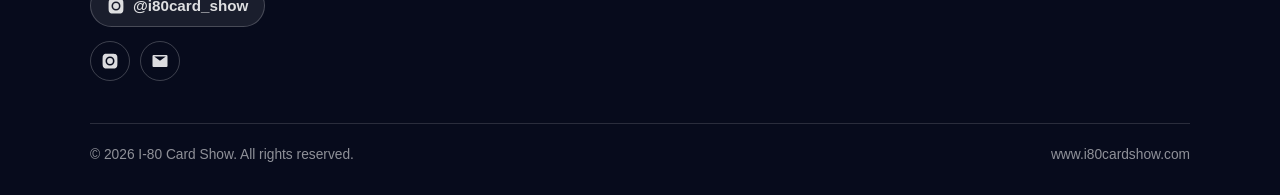
==== commit 0fd0add4: "Add vendor terms & rules page A full terms document at rules.html, written around how this show actu" ====
--- a/index.html
+++ b/index.html
@@ -26,7 +26,7 @@
 <link rel="preconnect" href="https://fonts.googleapis.com">
 <link rel="preconnect" href="https://fonts.gstatic.com" crossorigin>
 <link rel="stylesheet" href="https://fonts.googleapis.com/css2?family=Archivo+Black&display=swap">
-<link rel="stylesheet" href="assets/css/styles.css">
+<link rel="stylesheet" href="assets/css/styles.css?v=2">
 </head>
 <body>
 <a class="skip-link" href="#main">Skip to main content</a>
@@ -482,7 +482,7 @@
         <ul class="footer__links">
           <li><a href="vendors.html">Table pricing</a></li>
           <li><a href="vendors.html#reserve">Vendor sign-up</a></li>
-          <li><a href="vendors.html#rules">Vendor rules</a></li>
+          <li><a href="rules.html">Vendor terms &amp; rules</a></li>
         </ul>
       </div>
 
@@ -508,8 +508,8 @@
   <a class="btn btn--red" href="vendors.html#reserve">Get a table</a>
 </div>
 
-<script src="assets/js/main.js" defer></script>
-<script src="assets/js/chat.js" defer></script>
+<script src="assets/js/main.js?v=2" defer></script>
+<script src="assets/js/chat.js?v=2" defer></script>
 
 <!-- Structured data. While dates are TBD this describes the organization, not an
      event — publishing an Event with a placeholder date can put a wrong date in
--- a/assets/css/styles.css
+++ b/assets/css/styles.css
@@ -1333,3 +1333,108 @@
 .chat__send svg { width: 19px; height: 19px; fill: currentColor; }
 
 @media print { .chat { display: none !important; } }
+
+/* --------------------------------------------------------------------------
+   Long-form document (rules.html)
+   -------------------------------------------------------------------------- */
+
+.doc { max-width: 860px; margin-inline: auto; }
+
+.doc__meta {
+  display: flex;
+  flex-wrap: wrap;
+  gap: 10px 20px;
+  padding: 16px 20px;
+  margin-bottom: 36px;
+  background: var(--paper-dim);
+  border-left: 5px solid var(--blue);
+  border-radius: var(--radius);
+  font-size: 0.93rem;
+  color: var(--ink-soft);
+}
+.doc__meta strong { color: var(--ink); }
+
+.doc__toc {
+  margin-bottom: 44px;
+  padding: 24px 26px;
+  background: var(--white);
+  border: 1px solid var(--line);
+  border-radius: var(--radius);
+}
+.doc__toc h2 {
+  font-size: 0.82rem;
+  letter-spacing: 0.16em;
+  margin-bottom: 16px;
+  color: var(--ink-soft);
+}
+.doc__toc ol {
+  margin: 0;
+  padding-left: 22px;
+  columns: 2;
+  column-gap: 32px;
+}
+.doc__toc li { margin-bottom: 7px; font-size: 0.95rem; break-inside: avoid; }
+.doc__toc a { text-decoration: none; font-weight: 600; }
+.doc__toc a:hover { text-decoration: underline; }
+@media (max-width: 620px) { .doc__toc ol { columns: 1; } }
+
+.doc section { margin-bottom: 40px; scroll-margin-top: calc(var(--header-h) + 20px); }
+
+.doc section > h2 {
+  display: flex;
+  align-items: baseline;
+  gap: 12px;
+  font-size: clamp(1.15rem, 2.2vw, 1.45rem);
+  padding-bottom: 12px;
+  margin-bottom: 18px;
+  border-bottom: 2px solid var(--paper-dim);
+}
+.doc section > h2 .doc__num {
+  font-size: 0.85em;
+  color: var(--red);
+  flex: none;
+}
+
+.doc ul { margin: 0 0 16px; padding: 0; list-style: none; }
+.doc ul li {
+  position: relative;
+  padding: 7px 0 7px 24px;
+  color: var(--ink-soft);
+  line-height: 1.6;
+}
+.doc ul li::before {
+  content: "";
+  position: absolute;
+  left: 4px; top: 17px;
+  width: 6px; height: 6px;
+  border-radius: 50%;
+  background: var(--blue);
+}
+.doc ul li strong { color: var(--ink); }
+
+.doc__callout {
+  padding: 18px 22px;
+  margin: 22px 0;
+  background: #fff8e6;
+  border: 1px solid var(--gold);
+  border-radius: var(--radius);
+  color: var(--ink);
+}
+.doc__callout strong { display: block; margin-bottom: 4px; }
+
+.doc__sign {
+  margin-top: 48px;
+  padding: 26px;
+  background: var(--space);
+  color: rgba(255, 255, 255, 0.85);
+  border-radius: var(--radius-lg);
+  border-top: 4px solid transparent;
+  border-image: var(--holo) 1;
+}
+.doc__sign h2 { color: var(--white); font-size: 1.1rem; margin-bottom: 12px; }
+.doc__sign .btn { margin-top: 18px; }
+
+@media print {
+  .doc__toc, .doc__sign { break-inside: avoid; }
+  .doc section { break-inside: avoid-page; }
+}
